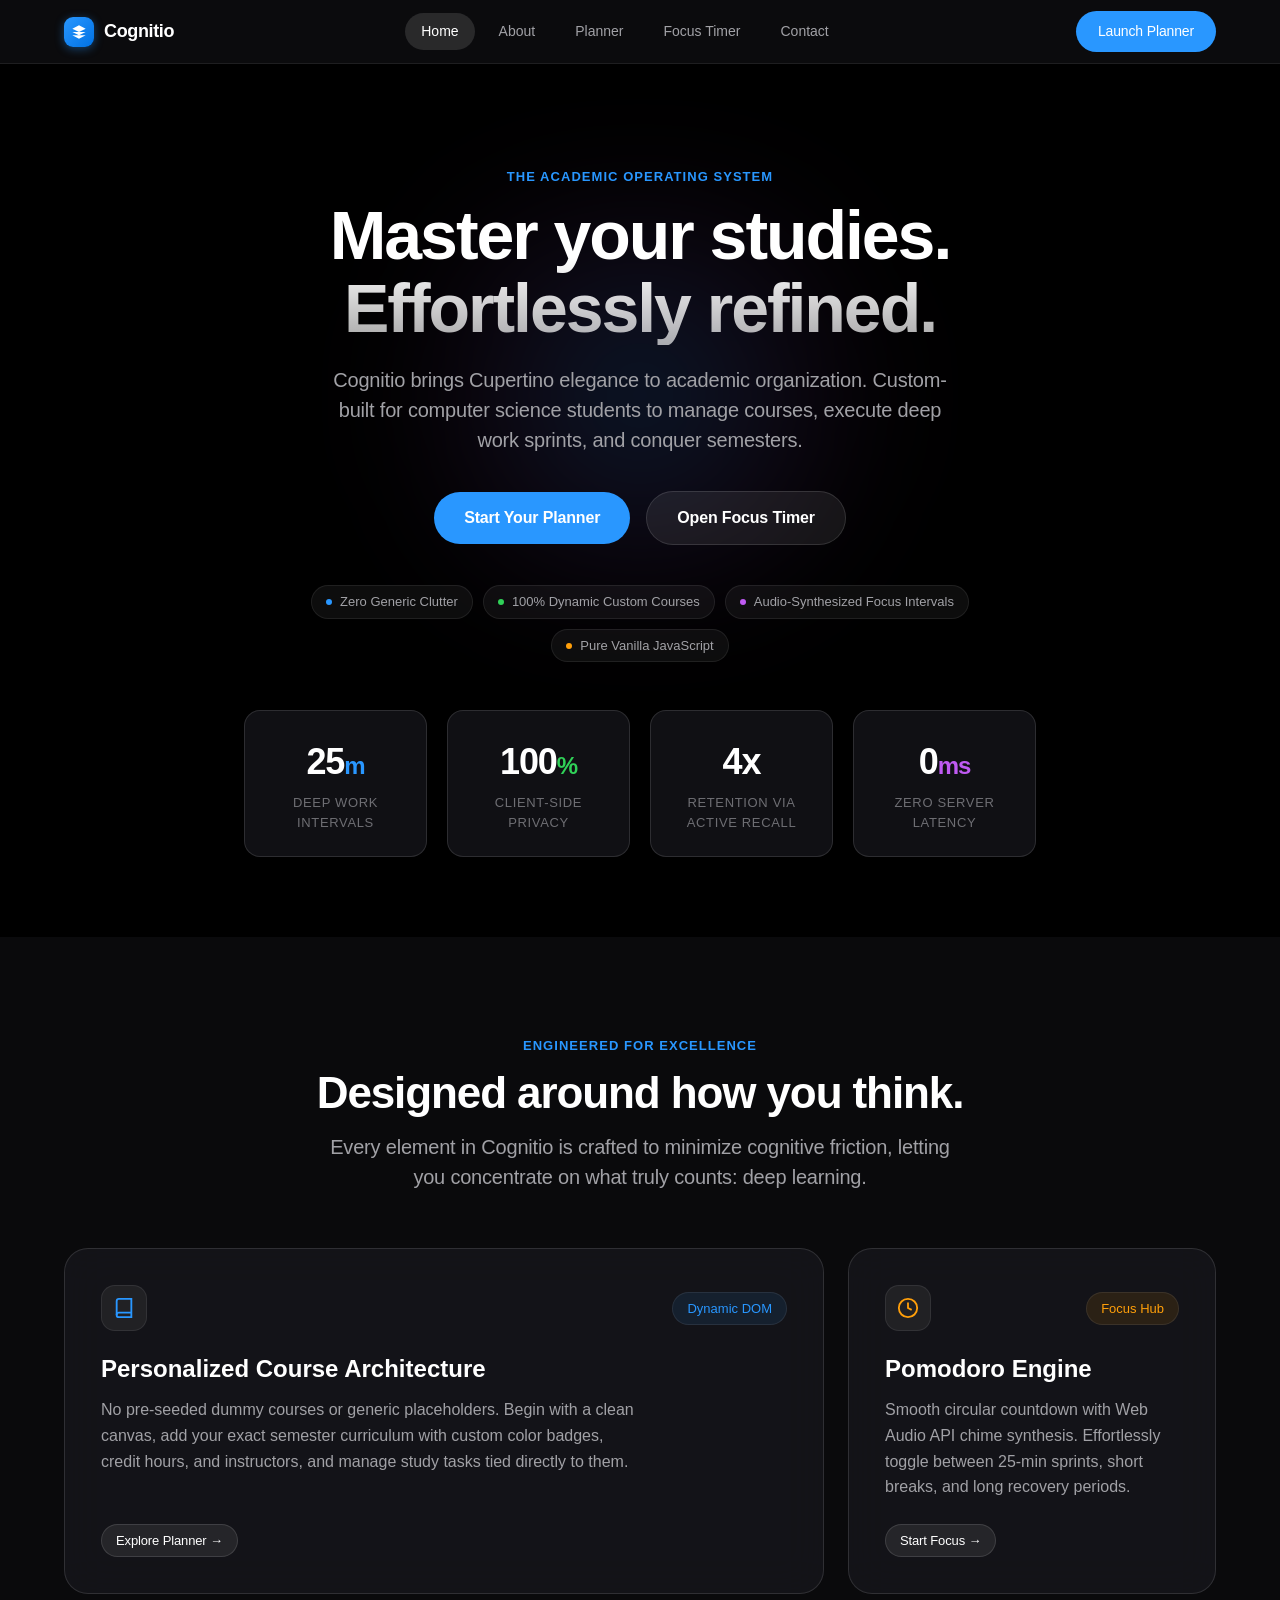
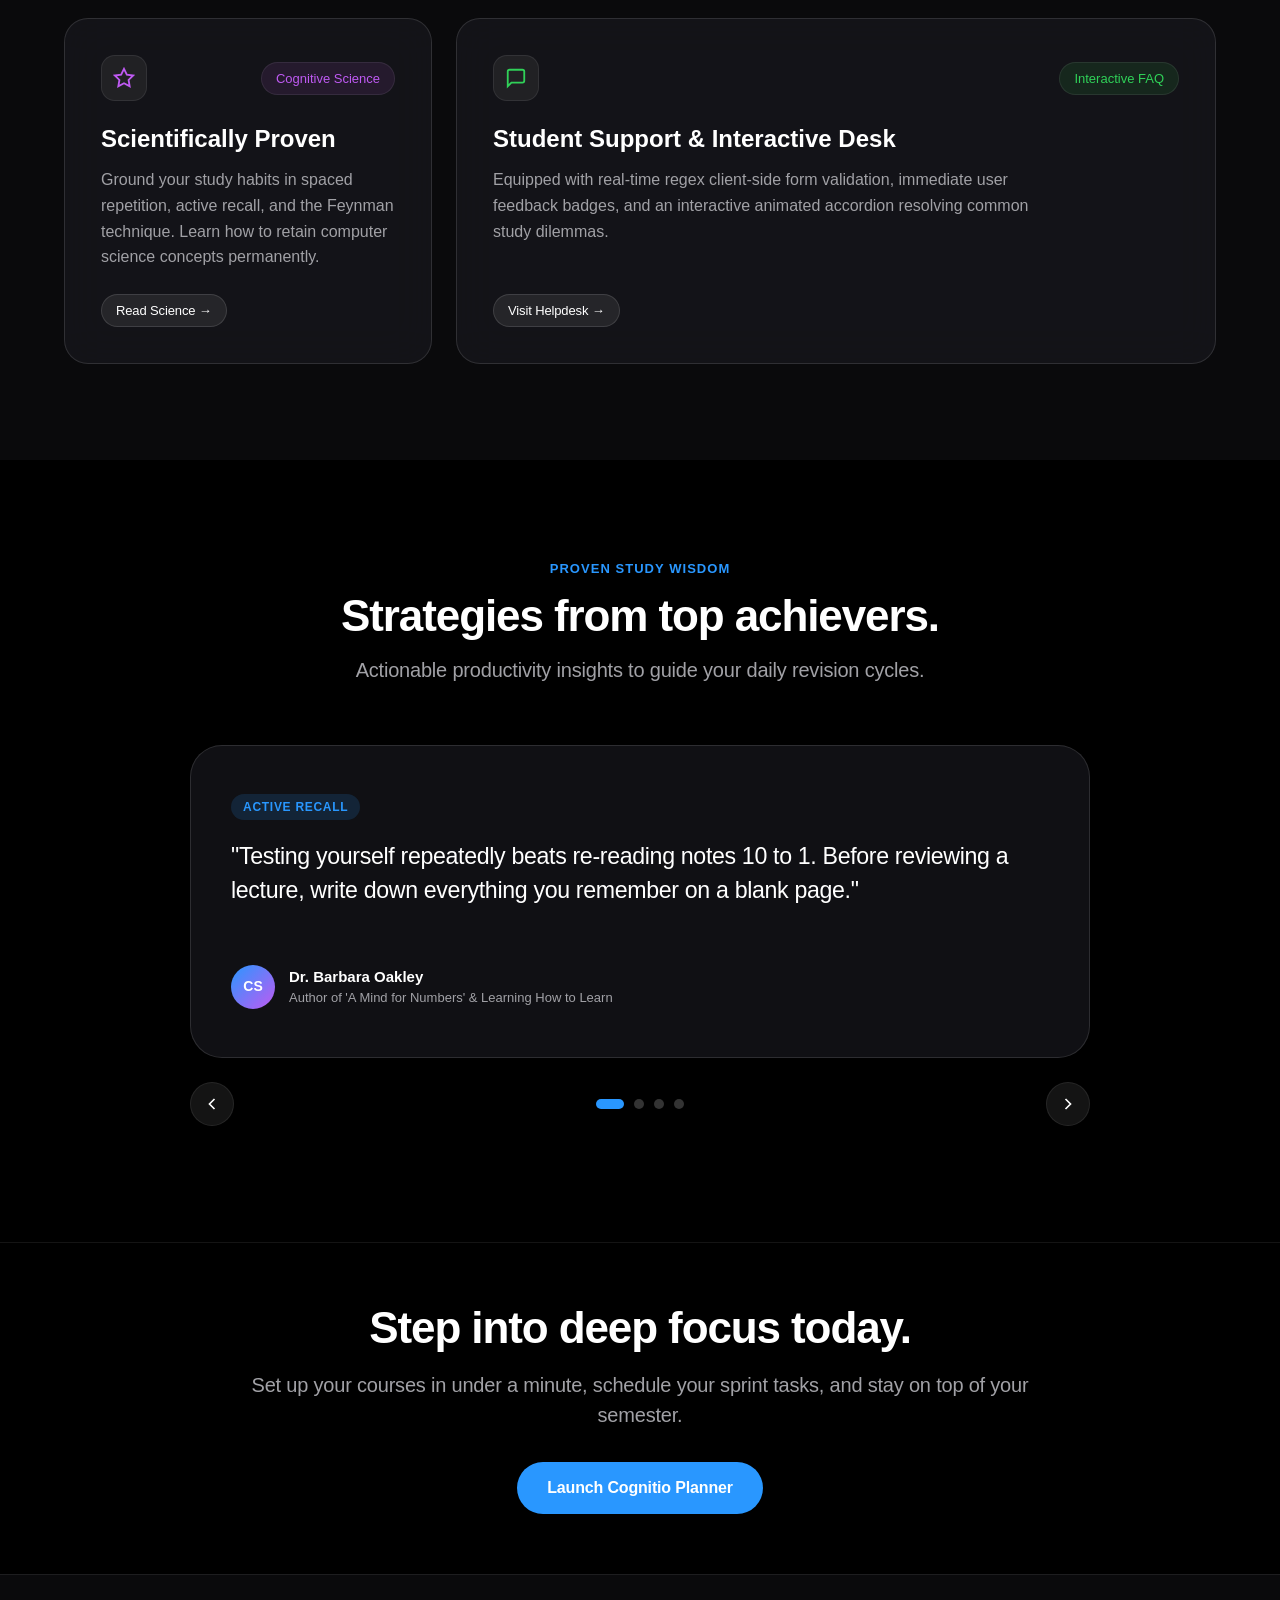
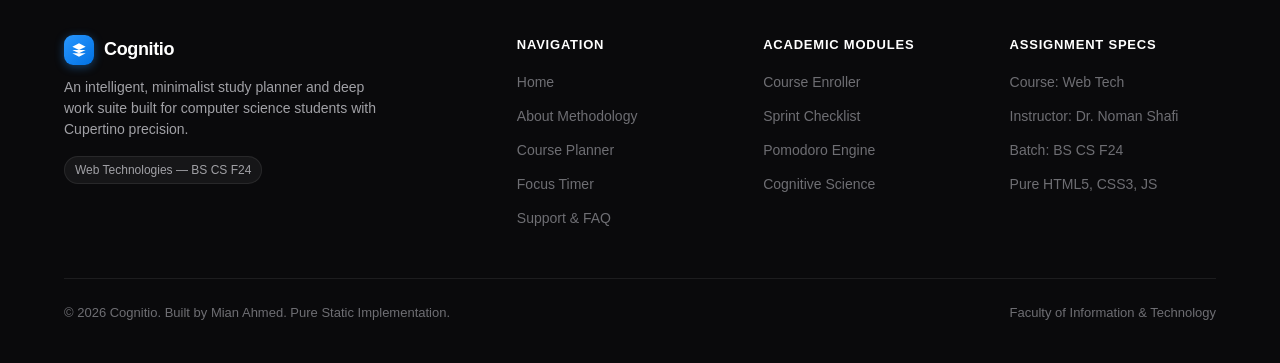
==== index.html @ 15bf396c "Implement Apple-inspired Home and About pages with interactive carousel and technique switcher" ====
<!DOCTYPE html>
<html lang="en">
<head>
  <meta charset="UTF-8">
  <meta name="viewport" content="width=device-width, initial-scale=1.0">
  <meta name="description" content="Cognitio - The Apple-inspired intelligent study planner and focus suite for computer science students. Built with pure HTML5, CSS3, and JavaScript.">
  <meta name="author" content="Mian Ahmed - BS CS F24">
  <title>Cognitio — Smart Academic & Study Planner</title>
  <link rel="stylesheet" href="css/style.css">
  <link rel="stylesheet" href="css/responsive.css">
</head>
<body>

  <!-- ========================================================================
       Global Apple Frosted Glass Header
       ======================================================================== -->
  <header class="site-header">
    <div class="container nav-container">
      <!-- Brand Logo -->
      <a href="index.html" class="brand" aria-label="Cognitio Home">
        <span class="brand-icon">
          <svg viewBox="0 0 24 24">
            <path d="M12 2L2 7l10 5 10-5-10-5zM2 17l10 5 10-5M2 12l10 5 10-5"/>
          </svg>
        </span>
        <span>Cognitio</span>
      </a>

      <!-- Desktop Navigation Menu -->
      <nav class="nav-menu" aria-label="Main Navigation">
        <a href="index.html" class="nav-link active">Home</a>
        <a href="about.html" class="nav-link">About</a>
        <a href="planner.html" class="nav-link">Planner</a>
        <a href="timer.html" class="nav-link">Focus Timer</a>
        <a href="contact.html" class="nav-link">Contact</a>
      </nav>

      <!-- Desktop Action CTA & Mobile Hamburger -->
      <div class="nav-actions">
        <a href="planner.html" class="btn btn-primary nav-cta-desktop">Launch Planner</a>
        <button id="hamburgerBtn" class="hamburger" aria-label="Toggle navigation menu" aria-expanded="false">
          <div class="hamburger-bars">
            <span></span>
            <span></span>
            <span></span>
          </div>
        </button>
      </div>
    </div>
  </header>

  <!-- Mobile Drawer Menu -->
  <aside id="mobileNav" class="mobile-nav" aria-label="Mobile Navigation">
    <div class="mobile-nav-links">
      <a href="index.html" class="mobile-nav-link active">Home</a>
      <a href="about.html" class="mobile-nav-link">About</a>
      <a href="planner.html" class="mobile-nav-link">Planner</a>
      <a href="timer.html" class="mobile-nav-link">Focus Timer</a>
      <a href="contact.html" class="mobile-nav-link">Contact</a>
    </div>
    <div class="mobile-nav-footer">
      <a href="planner.html" class="btn btn-primary" style="width: 100%;">Open Planner</a>
    </div>
  </aside>

  <!-- ========================================================================
       Main Content
       ======================================================================== -->
  <main id="mainContent">

    <!-- 1. Hero Section -->
    <section class="hero-section">
      <div class="hero-glow"></div>
      <div class="container hero-content">
        <span class="eyebrow">The Academic Operating System</span>
        <h1 class="headline-hero">Master your studies.<br>Effortlessly refined.</h1>
        <p class="subheadline" style="max-width: 640px; margin: 20px auto 0;">
          Cognitio brings Cupertino elegance to academic organization. Custom-built for computer science students to manage courses, execute deep work sprints, and conquer semesters.
        </p>

        <!-- CTA Buttons -->
        <div class="hero-cta-group">
          <a href="planner.html" class="btn btn-primary btn-lg">Start Your Planner</a>
          <a href="timer.html" class="btn btn-secondary btn-lg">Open Focus Timer</a>
        </div>

        <!-- Cupertino Feature Pills -->
        <div class="feature-tags">
          <div class="pill-tag">
            <span class="pill-tag-dot" style="background: var(--apple-blue);"></span>
            Zero Generic Clutter
          </div>
          <div class="pill-tag">
            <span class="pill-tag-dot" style="background: var(--apple-green);"></span>
            100% Dynamic Custom Courses
          </div>
          <div class="pill-tag">
            <span class="pill-tag-dot" style="background: var(--apple-purple);"></span>
            Audio-Synthesized Focus Intervals
          </div>
          <div class="pill-tag">
            <span class="pill-tag-dot" style="background: var(--apple-orange);"></span>
            Pure Vanilla JavaScript
          </div>
        </div>

        <!-- Academic Stats Strip -->
        <div class="stats-grid">
          <div class="stat-item">
            <div class="stat-number">25<span style="color: var(--apple-blue); font-size: 1.5rem;">m</span></div>
            <div class="stat-label">Deep Work Intervals</div>
          </div>
          <div class="stat-item">
            <div class="stat-number">100<span style="color: var(--apple-green); font-size: 1.5rem;">%</span></div>
            <div class="stat-label">Client-Side Privacy</div>
          </div>
          <div class="stat-item">
            <div class="stat-number">4x</div>
            <div class="stat-label">Retention via Active Recall</div>
          </div>
          <div class="stat-item">
            <div class="stat-number">0<span style="color: var(--apple-purple); font-size: 1.5rem;">ms</span></div>
            <div class="stat-label">Zero Server Latency</div>
          </div>
        </div>
      </div>
    </section>

    <!-- 2. Apple Bento Grid Feature Showcase -->
    <section class="section-padding" style="background: var(--bg-secondary);">
      <div class="container">
        <div class="text-center" style="max-width: 650px; margin: 0 auto 56px;">
          <span class="eyebrow">Engineered For Excellence</span>
          <h2 class="headline-section">Designed around how you think.</h2>
          <p class="subheadline" style="margin-top: 14px;">
            Every element in Cognitio is crafted to minimize cognitive friction, letting you concentrate on what truly counts: deep learning.
          </p>
        </div>

        <div class="bento-grid">
          <!-- Card 1: Dynamic Custom Courses (Span 8) -->
          <article class="bento-card bento-span-8">
            <div class="bento-card-header">
              <div class="card-icon-pill" style="color: var(--apple-blue);">
                <svg viewBox="0 0 24 24" fill="none" stroke="currentColor" stroke-width="2">
                  <path d="M4 19.5A2.5 2.5 0 0 1 6.5 17H20"/>
                  <path d="M6.5 2H20v20H6.5A2.5 2.5 0 0 1 4 19.5v-15A2.5 2.5 0 0 1 6.5 2z"/>
                </svg>
              </div>
              <span class="pill-tag" style="background: rgba(41, 151, 255, 0.1); color: var(--apple-blue);">Dynamic DOM</span>
            </div>
            <h3 style="font-size: 1.5rem; font-weight: 700; color: #fff; margin-bottom: 10px;">
              Personalized Course Architecture
            </h3>
            <p style="color: var(--text-secondary); line-height: 1.6; max-width: 540px; margin-bottom: 24px;">
              No pre-seeded dummy courses or generic placeholders. Begin with a clean canvas, add your exact semester curriculum with custom color badges, credit hours, and instructors, and manage study tasks tied directly to them.
            </p>
            <div style="margin-top: auto;">
              <a href="planner.html" class="btn btn-secondary btn-sm">Explore Planner &rarr;</a>
            </div>
          </article>

          <!-- Card 2: Apple Watch-inspired Focus Timer (Span 4) -->
          <article class="bento-card bento-span-4">
            <div class="bento-card-header">
              <div class="card-icon-pill" style="color: var(--apple-orange);">
                <svg viewBox="0 0 24 24" fill="none" stroke="currentColor" stroke-width="2">
                  <circle cx="12" cy="12" r="10"/>
                  <polyline points="12 6 12 12 16 14"/>
                </svg>
              </div>
              <span class="pill-tag" style="background: rgba(255, 159, 10, 0.1); color: var(--apple-orange);">Focus Hub</span>
            </div>
            <h3 style="font-size: 1.5rem; font-weight: 700; color: #fff; margin-bottom: 10px;">
              Pomodoro Engine
            </h3>
            <p style="color: var(--text-secondary); line-height: 1.6; margin-bottom: 24px;">
              Smooth circular countdown with Web Audio API chime synthesis. Effortlessly toggle between 25-min sprints, short breaks, and long recovery periods.
            </p>
            <div style="margin-top: auto;">
              <a href="timer.html" class="btn btn-secondary btn-sm">Start Focus &rarr;</a>
            </div>
          </article>

          <!-- Card 3: Active Recall Philosophy (Span 4) -->
          <article class="bento-card bento-span-4">
            <div class="bento-card-header">
              <div class="card-icon-pill" style="color: var(--apple-purple);">
                <svg viewBox="0 0 24 24" fill="none" stroke="currentColor" stroke-width="2">
                  <polygon points="12 2 15.09 8.26 22 9.27 17 14.14 18.18 21.02 12 17.77 5.82 21.02 7 14.14 2 9.27 8.91 8.26 12 2"/>
                </svg>
              </div>
              <span class="pill-tag" style="background: rgba(191, 90, 242, 0.1); color: var(--apple-purple);">Cognitive Science</span>
            </div>
            <h3 style="font-size: 1.5rem; font-weight: 700; color: #fff; margin-bottom: 10px;">
              Scientifically Proven
            </h3>
            <p style="color: var(--text-secondary); line-height: 1.6; margin-bottom: 24px;">
              Ground your study habits in spaced repetition, active recall, and the Feynman technique. Learn how to retain computer science concepts permanently.
            </p>
            <div style="margin-top: auto;">
              <a href="about.html" class="btn btn-secondary btn-sm">Read Science &rarr;</a>
            </div>
          </article>

          <!-- Card 4: Client-side Form Validation & Support (Span 8) -->
          <article class="bento-card bento-span-8">
            <div class="bento-card-header">
              <div class="card-icon-pill" style="color: var(--apple-green);">
                <svg viewBox="0 0 24 24" fill="none" stroke="currentColor" stroke-width="2">
                  <path d="M21 15a2 2 0 0 1-2 2H7l-4 4V5a2 2 0 0 1 2-2h14a2 2 0 0 1 2 2z"/>
                </svg>
              </div>
              <span class="pill-tag" style="background: rgba(48, 209, 88, 0.1); color: var(--apple-green);">Interactive FAQ</span>
            </div>
            <h3 style="font-size: 1.5rem; font-weight: 700; color: #fff; margin-bottom: 10px;">
              Student Support & Interactive Desk
            </h3>
            <p style="color: var(--text-secondary); line-height: 1.6; max-width: 540px; margin-bottom: 24px;">
              Equipped with real-time regex client-side form validation, immediate user feedback badges, and an interactive animated accordion resolving common study dilemmas.
            </p>
            <div style="margin-top: auto;">
              <a href="contact.html" class="btn btn-secondary btn-sm">Visit Helpdesk &rarr;</a>
            </div>
          </article>
        </div>
      </div>
    </section>

    <!-- 3. Interactive Productivity Carousel Slider -->
    <section class="section-padding">
      <div class="container">
        <div class="text-center" style="max-width: 650px; margin: 0 auto 40px;">
          <span class="eyebrow">Proven Study Wisdom</span>
          <h2 class="headline-section">Strategies from top achievers.</h2>
          <p class="subheadline" style="margin-top: 14px;">
            Actionable productivity insights to guide your daily revision cycles.
          </p>
        </div>

        <div class="carousel-wrapper">
          <div class="carousel-track-container">
            <div id="tipsCarouselTrack" class="carousel-track">
              <!-- Slide 1 -->
              <div class="carousel-slide">
                <div>
                  <span class="slide-badge" style="background: rgba(41, 151, 255, 0.15); color: var(--apple-blue);">
                    Active Recall
                  </span>
                  <p class="slide-quote">
                    "Testing yourself repeatedly beats re-reading notes 10 to 1. Before reviewing a lecture, write down everything you remember on a blank page."
                  </p>
                </div>
                <div class="slide-author">
                  <div class="author-avatar">CS</div>
                  <div class="author-info">
                    <h4>Dr. Barbara Oakley</h4>
                    <p>Author of 'A Mind for Numbers' & Learning How to Learn</p>
                  </div>
                </div>
              </div>

              <!-- Slide 2 -->
              <div class="carousel-slide">
                <div>
                  <span class="slide-badge" style="background: rgba(48, 209, 88, 0.15); color: var(--apple-green);">
                    Time-Blocking
                  </span>
                  <p class="slide-quote">
                    "Decide what you are going to work on before you open your laptop. A 25-minute sprint with zero notification tabs accomplishes more than three hours of distracted multi-tasking."
                  </p>
                </div>
                <div class="slide-author">
                  <div class="author-avatar" style="background: linear-gradient(135deg, #30d158, #0077ed);">CN</div>
                  <div class="author-info">
                    <h4>Cal Newport</h4>
                    <p>Computer Science Professor, Georgetown University</p>
                  </div>
                </div>
              </div>

              <!-- Slide 3 -->
              <div class="carousel-slide">
                <div>
                  <span class="slide-badge" style="background: rgba(191, 90, 242, 0.15); color: var(--apple-purple);">
                    The Feynman Technique
                  </span>
                  <p class="slide-quote">
                    "If you cannot explain a data structure or algorithm to an eight-year-old in plain language, you have not truly mastered it. Identify the gaps in your explanation."
                  </p>
                </div>
                <div class="slide-author">
                  <div class="author-avatar" style="background: linear-gradient(135deg, #bf5af2, #ff2d55);">RF</div>
                  <div class="author-info">
                    <h4>Richard Feynman</h4>
                    <p>Theoretical Physicist & Nobel Laureate</p>
                  </div>
                </div>
              </div>

              <!-- Slide 4 -->
              <div class="carousel-slide">
                <div>
                  <span class="slide-badge" style="background: rgba(255, 159, 10, 0.15); color: var(--apple-orange);">
                    Spaced Repetition
                  </span>
                  <p class="slide-quote">
                    "Memory decays exponentially unless reinforced at calculated intervals. Review key concepts on day 1, day 3, day 7, and day 21 to lock them into long-term retention."
                  </p>
                </div>
                <div class="slide-author">
                  <div class="author-avatar" style="background: linear-gradient(135deg, #ff9f0a, #ffd60a); color: #000;">HE</div>
                  <div class="author-info">
                    <h4>Hermann Ebbinghaus</h4>
                    <p>Pioneer in Cognitive Psychology & Memory</p>
                  </div>
                </div>
              </div>
            </div>
          </div>

          <!-- Carousel Controls -->
          <div class="carousel-controls">
            <button id="prevSlideBtn" class="carousel-nav-btn" aria-label="Previous slide">
              <svg width="20" height="20" viewBox="0 0 24 24" fill="none" stroke="currentColor" stroke-width="2">
                <polyline points="15 18 9 12 15 6"/>
              </svg>
            </button>

            <div id="carouselDots" class="carousel-dots">
              <!-- Dynamically or statically synchronized dots -->
              <button class="carousel-dot active" data-index="0" aria-label="Go to slide 1"></button>
              <button class="carousel-dot" data-index="1" aria-label="Go to slide 2"></button>
              <button class="carousel-dot" data-index="2" aria-label="Go to slide 3"></button>
              <button class="carousel-dot" data-index="3" aria-label="Go to slide 4"></button>
            </div>

            <button id="nextSlideBtn" class="carousel-nav-btn" aria-label="Next slide">
              <svg width="20" height="20" viewBox="0 0 24 24" fill="none" stroke="currentColor" stroke-width="2">
                <polyline points="9 18 15 12 9 6"/>
              </svg>
            </button>
          </div>
        </div>
      </div>
    </section>

    <!-- 4. Final Apple-Style Call to Action -->
    <section class="section-padding-sm" style="text-align: center; border-top: 1px solid var(--border-subtle);">
      <div class="container container-narrow">
        <h2 class="headline-section" style="margin-bottom: 16px;">Step into deep focus today.</h2>
        <p class="subheadline" style="margin-bottom: 32px;">
          Set up your courses in under a minute, schedule your sprint tasks, and stay on top of your semester.
        </p>
        <a href="planner.html" class="btn btn-primary btn-lg">Launch Cognitio Planner</a>
      </div>
    </section>

  </main>

  <!-- ========================================================================
       Global Apple-Style Minimalist Footer
       ======================================================================== -->
  <footer class="site-footer">
    <div class="container">
      <div class="footer-grid">
        <!-- Col 1: Brand & Assignment Info -->
        <div class="footer-brand">
          <a href="index.html" class="brand">
            <span class="brand-icon">
              <svg viewBox="0 0 24 24">
                <path d="M12 2L2 7l10 5 10-5-10-5zM2 17l10 5 10-5M2 12l10 5 10-5"/>
              </svg>
            </span>
            <span>Cognitio</span>
          </a>
          <p>
            An intelligent, minimalist study planner and deep work suite built for computer science students with Cupertino precision.
          </p>
          <div style="margin-top: 16px;">
            <span class="footer-academic-badge">
              Web Technologies — BS CS F24
            </span>
          </div>
        </div>

        <!-- Col 2: Navigation -->
        <div>
          <h4 class="footer-title">Navigation</h4>
          <ul class="footer-links">
            <li><a href="index.html" class="footer-link">Home</a></li>
            <li><a href="about.html" class="footer-link">About Methodology</a></li>
            <li><a href="planner.html" class="footer-link">Course Planner</a></li>
            <li><a href="timer.html" class="footer-link">Focus Timer</a></li>
            <li><a href="contact.html" class="footer-link">Support & FAQ</a></li>
          </ul>
        </div>

        <!-- Col 3: Academic Highlights -->
        <div>
          <h4 class="footer-title">Academic Modules</h4>
          <ul class="footer-links">
            <li><a href="planner.html" class="footer-link">Course Enroller</a></li>
            <li><a href="planner.html" class="footer-link">Sprint Checklist</a></li>
            <li><a href="timer.html" class="footer-link">Pomodoro Engine</a></li>
            <li><a href="about.html" class="footer-link">Cognitive Science</a></li>
          </ul>
        </div>

        <!-- Col 4: Course Info -->
        <div>
          <h4 class="footer-title">Assignment Specs</h4>
          <ul class="footer-links">
            <li><span class="footer-link">Course: Web Tech</span></li>
            <li><span class="footer-link">Instructor: Dr. Noman Shafi</span></li>
            <li><span class="footer-link">Batch: BS CS F24</span></li>
            <li><span class="footer-link">Pure HTML5, CSS3, JS</span></li>
          </ul>
        </div>
      </div>

      <div class="footer-bottom">
        <p>&copy; 2026 Cognitio. Built by Mian Ahmed. Pure Static Implementation.</p>
        <p>Faculty of Information & Technology</p>
      </div>
    </div>
  </footer>

  <!-- Main JavaScript File -->
  <script src="js/main.js"></script>
</body>
</html>
---- css/style.css ----
/* ==========================================================================
   Cognitio - Apple.com Aesthetic Design System
   Course: Web Technologies (BS CS F24) - Assignment 01
   Instructor: Dr. Noman Shafi
   ========================================================================== */

/* --------------------------------------------------------------------------
   1. CSS Custom Properties (Theme Tokens)
   -------------------------------------------------------------------------- */
:root {
  /* Surface & Background Colors */
  --bg-primary: #000000;
  --bg-secondary: #0a0a0c;
  --bg-tertiary: #141417;
  --bg-card: rgba(26, 26, 31, 0.65);
  --bg-card-hover: rgba(36, 36, 44, 0.85);
  --bg-glass: rgba(15, 15, 18, 0.75);
  --bg-input: rgba(30, 30, 36, 0.7);

  /* Borders & Dividers */
  --border-subtle: rgba(255, 255, 255, 0.08);
  --border-card: rgba(255, 255, 255, 0.12);
  --border-focus: #2997ff;

  /* Typography Colors */
  --text-primary: #f5f5f7;
  --text-secondary: #a1a1a6;
  --text-muted: #6e6e73;
  --text-inverse: #000000;

  /* Apple Accent Colors */
  --apple-blue: #2997ff;
  --apple-blue-hover: #0077ed;
  --apple-green: #30d158;
  --apple-purple: #bf5af2;
  --apple-orange: #ff9f0a;
  --apple-red: #ff453a;
  --apple-teal: #64d2ff;

  /* Typography Stack */
  --font-family: -apple-system, BlinkMacSystemFont, "SF Pro Display", "SF Pro Text", "Inter", "Segoe UI", Roboto, sans-serif;
  --font-mono: "SF Mono", Menlo, Monaco, Consolas, "Courier New", monospace;

  /* Border Radii */
  --radius-xs: 6px;
  --radius-sm: 10px;
  --radius-md: 16px;
  --radius-lg: 24px;
  --radius-xl: 32px;
  --radius-pill: 9999px;

  /* Shadows & Glows */
  --shadow-subtle: 0 4px 20px rgba(0, 0, 0, 0.4);
  --shadow-elevated: 0 12px 40px rgba(0, 0, 0, 0.6);
  --shadow-blue-glow: 0 0 40px rgba(41, 151, 255, 0.2);

  /* Transitions & Timing */
  --ease-apple: cubic-bezier(0.16, 1, 0.3, 1);
  --transition-fast: 0.2s var(--ease-apple);
  --transition-normal: 0.35s var(--ease-apple);
  --transition-slow: 0.6s var(--ease-apple);

  /* Layout */
  --max-width: 1200px;
  --nav-height: 64px;
}

/* --------------------------------------------------------------------------
   2. Reset & Base Styles
   -------------------------------------------------------------------------- */
*, *::before, *::after {
  box-sizing: border-box;
  margin: 0;
  padding: 0;
}

html {
  font-size: 16px;
  scroll-behavior: smooth;
  color-scheme: dark;
}

body {
  font-family: var(--font-family);
  background-color: var(--bg-primary);
  color: var(--text-primary);
  line-height: 1.5;
  -webkit-font-smoothing: antialiased;
  -moz-osx-font-smoothing: grayscale;
  min-height: 100vh;
  display: flex;
  flex-direction: column;
  overflow-x: hidden;
}

main {
  flex: 1;
}

img, svg {
  display: block;
  max-width: 100%;
}

a {
  color: inherit;
  text-decoration: none;
  transition: color var(--transition-fast);
}

button, input, select, textarea {
  font-family: inherit;
  font-size: inherit;
  color: inherit;
  background: transparent;
  border: none;
  outline: none;
}

button {
  cursor: pointer;
}

ul, ol {
  list-style: none;
}

/* --------------------------------------------------------------------------
   3. Container & Grid Utilities
   -------------------------------------------------------------------------- */
.container {
  width: 100%;
  max-width: var(--max-width);
  margin-left: auto;
  margin-right: auto;
  padding-left: 24px;
  padding-right: 24px;
}

.container-narrow {
  max-width: 860px;
}

.section-padding {
  padding-top: 96px;
  padding-bottom: 96px;
}

.section-padding-sm {
  padding-top: 60px;
  padding-bottom: 60px;
}

/* --------------------------------------------------------------------------
   4. Typography Utilities
   -------------------------------------------------------------------------- */
.eyebrow {
  display: inline-block;
  font-size: 0.8125rem;
  font-weight: 600;
  letter-spacing: 0.08em;
  text-transform: uppercase;
  color: var(--apple-blue);
  margin-bottom: 12px;
}

.headline-hero {
  font-size: clamp(2.5rem, 6vw, 4.25rem);
  font-weight: 700;
  letter-spacing: -0.03em;
  line-height: 1.08;
  background: linear-gradient(180deg, #ffffff 40%, rgba(255, 255, 255, 0.65) 100%);
  -webkit-background-clip: text;
  -webkit-text-fill-color: transparent;
}

.headline-section {
  font-size: clamp(1.85rem, 4vw, 2.75rem);
  font-weight: 700;
  letter-spacing: -0.025em;
  line-height: 1.15;
  color: #ffffff;
}

.subheadline {
  font-size: clamp(1.05rem, 2vw, 1.25rem);
  font-weight: 400;
  color: var(--text-secondary);
  line-height: 1.5;
  letter-spacing: -0.01em;
}

.text-center {
  text-align: center;
}

.gradient-text-blue {
  background: linear-gradient(135deg, #2997ff, #64d2ff);
  -webkit-background-clip: text;
  -webkit-text-fill-color: transparent;
}

.gradient-text-purple {
  background: linear-gradient(135deg, #bf5af2, #ff375f);
  -webkit-background-clip: text;
  -webkit-text-fill-color: transparent;
}

.gradient-text-orange {
  background: linear-gradient(135deg, #ff9f0a, #ffd60a);
  -webkit-background-clip: text;
  -webkit-text-fill-color: transparent;
}

/* --------------------------------------------------------------------------
   5. Apple Frosted Glass Header & Navigation
   -------------------------------------------------------------------------- */
.site-header {
  position: sticky;
  top: 0;
  left: 0;
  width: 100%;
  height: var(--nav-height);
  z-index: 1000;
  background: var(--bg-glass);
  backdrop-filter: blur(20px) saturate(180%);
  -webkit-backdrop-filter: blur(20px) saturate(180%);
  border-bottom: 1px solid var(--border-subtle);
  transition: background-color var(--transition-normal);
}

.nav-container {
  display: flex;
  align-items: center;
  justify-content: space-between;
  height: 100%;
}

/* Brand Logo */
.brand {
  display: flex;
  align-items: center;
  gap: 10px;
  font-size: 1.125rem;
  font-weight: 600;
  letter-spacing: -0.02em;
  color: #ffffff;
}

.brand-icon {
  width: 30px;
  height: 30px;
  border-radius: 9px;
  background: linear-gradient(135deg, #2997ff, #0071e3);
  display: flex;
  align-items: center;
  justify-content: center;
  box-shadow: 0 2px 10px rgba(41, 151, 255, 0.4);
}

.brand-icon svg {
  width: 16px;
  height: 16px;
  fill: #ffffff;
}

/* Desktop Nav Links */
.nav-menu {
  display: flex;
  align-items: center;
  gap: 8px;
}

.nav-link {
  padding: 8px 16px;
  font-size: 0.875rem;
  font-weight: 400;
  color: var(--text-secondary);
  border-radius: var(--radius-pill);
  transition: color var(--transition-fast), background-color var(--transition-fast);
}

.nav-link:hover {
  color: #ffffff;
  background-color: rgba(255, 255, 255, 0.06);
}

.nav-link.active {
  color: #ffffff;
  font-weight: 500;
  background-color: rgba(255, 255, 255, 0.12);
}

/* Header Action CTA */
.nav-actions {
  display: flex;
  align-items: center;
  gap: 12px;
}

/* Mobile Hamburger Button */
.hamburger {
  display: none;
  width: 40px;
  height: 40px;
  border-radius: 10px;
  align-items: center;
  justify-content: center;
  background: rgba(255, 255, 255, 0.05);
  border: 1px solid var(--border-subtle);
  color: #ffffff;
}

.hamburger-bars {
  position: relative;
  width: 18px;
  height: 14px;
}

.hamburger-bars span {
  display: block;
  position: absolute;
  height: 2px;
  width: 100%;
  background: #ffffff;
  border-radius: 2px;
  opacity: 1;
  left: 0;
  transform: rotate(0deg);
  transition: 0.25s ease-in-out;
}

.hamburger-bars span:nth-child(1) { top: 0px; }
.hamburger-bars span:nth-child(2) { top: 6px; }
.hamburger-bars span:nth-child(3) { top: 12px; }

.hamburger.is-open .hamburger-bars span:nth-child(1) {
  top: 6px;
  transform: rotate(135deg);
}
.hamburger.is-open .hamburger-bars span:nth-child(2) {
  opacity: 0;
  left: -20px;
}
.hamburger.is-open .hamburger-bars span:nth-child(3) {
  top: 6px;
  transform: rotate(-135deg);
}

/* Mobile Navigation Drawer */
.mobile-nav {
  display: none;
  position: fixed;
  top: var(--nav-height);
  left: 0;
  width: 100%;
  height: calc(100vh - var(--nav-height));
  background: rgba(8, 8, 10, 0.95);
  backdrop-filter: blur(25px);
  -webkit-backdrop-filter: blur(25px);
  padding: 32px 24px;
  z-index: 999;
  flex-direction: column;
  justify-content: space-between;
  border-top: 1px solid var(--border-subtle);
  transform: translateY(-10px);
  opacity: 0;
  pointer-events: none;
  transition: opacity 0.3s var(--ease-apple), transform 0.3s var(--ease-apple);
}

.mobile-nav.is-open {
  display: flex;
  opacity: 1;
  pointer-events: auto;
  transform: translateY(0);
}

.mobile-nav-links {
  display: flex;
  flex-direction: column;
  gap: 16px;
}

.mobile-nav-link {
  font-size: 1.35rem;
  font-weight: 500;
  color: var(--text-secondary);
  padding: 12px 0;
  border-bottom: 1px solid var(--border-subtle);
  transition: color var(--transition-fast), padding-left var(--transition-fast);
}

.mobile-nav-link:hover, .mobile-nav-link.active {
  color: #ffffff;
  padding-left: 8px;
}

/* --------------------------------------------------------------------------
   6. Buttons (Apple Pill Style)
   -------------------------------------------------------------------------- */
.btn {
  display: inline-flex;
  align-items: center;
  justify-content: center;
  gap: 8px;
  padding: 10px 22px;
  font-size: 0.875rem;
  font-weight: 500;
  border-radius: var(--radius-pill);
  transition: all var(--transition-fast);
  white-space: nowrap;
  letter-spacing: -0.01em;
}

.btn-primary {
  background-color: var(--apple-blue);
  color: #ffffff;
}

.btn-primary:hover {
  background-color: var(--apple-blue-hover);
  transform: scale(1.02);
  box-shadow: 0 4px 15px rgba(41, 151, 255, 0.4);
}

.btn-primary:active {
  transform: scale(0.98);
}

.btn-secondary {
  background-color: rgba(255, 255, 255, 0.08);
  color: #ffffff;
  border: 1px solid var(--border-card);
}

.btn-secondary:hover {
  background-color: rgba(255, 255, 255, 0.15);
  border-color: rgba(255, 255, 255, 0.25);
  transform: scale(1.02);
}

.btn-secondary:active {
  transform: scale(0.98);
}

.btn-ghost {
  color: var(--apple-blue);
  padding: 8px 16px;
}

.btn-ghost:hover {
  background-color: rgba(41, 151, 255, 0.1);
}

.btn-danger {
  background: rgba(255, 69, 58, 0.15);
  color: var(--apple-red);
  border: 1px solid rgba(255, 69, 58, 0.3);
}

.btn-danger:hover {
  background: var(--apple-red);
  color: #ffffff;
}

.btn-sm {
  padding: 6px 14px;
  font-size: 0.8125rem;
}

.btn-lg {
  padding: 14px 30px;
  font-size: 1rem;
  font-weight: 600;
}

/* --------------------------------------------------------------------------
   7. Bento Grid & Card Components
   -------------------------------------------------------------------------- */
.bento-grid {
  display: grid;
  grid-template-columns: repeat(12, 1fr);
  gap: 24px;
}

.bento-span-4 { grid-column: span 4; }
.bento-span-6 { grid-column: span 6; }
.bento-span-8 { grid-column: span 8; }
.bento-span-12 { grid-column: span 12; }

.bento-card {
  background: var(--bg-card);
  border: 1px solid var(--border-card);
  border-radius: var(--radius-lg);
  padding: 36px;
  backdrop-filter: blur(20px);
  -webkit-backdrop-filter: blur(20px);
  position: relative;
  overflow: hidden;
  display: flex;
  flex-direction: column;
  transition: transform var(--transition-normal), border-color var(--transition-normal), background-color var(--transition-normal), box-shadow var(--transition-normal);
}

.bento-card:hover {
  border-color: rgba(255, 255, 255, 0.22);
  background: var(--bg-card-hover);
  box-shadow: 0 12px 35px rgba(0, 0, 0, 0.5);
}

.bento-card-header {
  display: flex;
  align-items: center;
  justify-content: space-between;
  margin-bottom: 20px;
}

.card-icon-pill {
  width: 46px;
  height: 46px;
  border-radius: 14px;
  display: flex;
  align-items: center;
  justify-content: center;
  background: rgba(255, 255, 255, 0.06);
  border: 1px solid var(--border-subtle);
}

.card-icon-pill svg {
  width: 22px;
  height: 22px;
}

/* --------------------------------------------------------------------------
   8. Form Inputs (Apple Style)
   -------------------------------------------------------------------------- */
.form-group {
  display: flex;
  flex-direction: column;
  gap: 8px;
  margin-bottom: 20px;
  text-align: left;
}

.form-label {
  font-size: 0.875rem;
  font-weight: 500;
  color: var(--text-secondary);
}

.form-input, .form-select, .form-textarea {
  width: 100%;
  padding: 12px 16px;
  background: var(--bg-input);
  border: 1px solid var(--border-subtle);
  border-radius: var(--radius-sm);
  color: #ffffff;
  font-size: 0.9375rem;
  transition: border-color var(--transition-fast), box-shadow var(--transition-fast), background-color var(--transition-fast);
}

.form-input:focus, .form-select:focus, .form-textarea:focus {
  border-color: var(--border-focus);
  background: rgba(35, 35, 42, 0.9);
  box-shadow: 0 0 0 4px rgba(41, 151, 255, 0.15);
}

.form-input::placeholder, .form-textarea::placeholder {
  color: var(--text-muted);
}

.form-select option {
  background: #1c1c1e;
  color: #ffffff;
}

.input-error-msg {
  font-size: 0.8125rem;
  color: var(--apple-red);
  margin-top: 4px;
  display: none;
}

.form-group.has-error .form-input,
.form-group.has-error .form-select,
.form-group.has-error .form-textarea {
  border-color: var(--apple-red);
  background: rgba(255, 69, 58, 0.06);
}

.form-group.has-error .input-error-msg {
  display: block;
}

/* --------------------------------------------------------------------------
   9. Modal Dialog (Apple Cupertino Style)
   -------------------------------------------------------------------------- */
.modal-overlay {
  position: fixed;
  inset: 0;
  background: rgba(0, 0, 0, 0.75);
  backdrop-filter: blur(16px);
  -webkit-backdrop-filter: blur(16px);
  z-index: 2000;
  display: flex;
  align-items: center;
  justify-content: center;
  padding: 24px;
  opacity: 0;
  pointer-events: none;
  transition: opacity 0.3s var(--ease-apple);
}

.modal-overlay.is-open {
  opacity: 1;
  pointer-events: auto;
}

.modal-window {
  background: #18181b;
  border: 1px solid var(--border-card);
  border-radius: var(--radius-xl);
  width: 100%;
  max-width: 520px;
  padding: 32px;
  box-shadow: 0 25px 60px rgba(0, 0, 0, 0.8);
  transform: scale(0.94) translateY(20px);
  transition: transform 0.35s var(--ease-apple);
}

.modal-overlay.is-open .modal-window {
  transform: scale(1) translateY(0);
}

.modal-header {
  display: flex;
  align-items: center;
  justify-content: space-between;
  margin-bottom: 24px;
}

.modal-title {
  font-size: 1.35rem;
  font-weight: 700;
  color: #ffffff;
}

.modal-close-btn {
  width: 32px;
  height: 32px;
  border-radius: 50%;
  background: rgba(255, 255, 255, 0.1);
  display: flex;
  align-items: center;
  justify-content: center;
  color: var(--text-secondary);
  font-size: 1.25rem;
  transition: background-color var(--transition-fast), color var(--transition-fast);
}

.modal-close-btn:hover {
  background: rgba(255, 255, 255, 0.2);
  color: #ffffff;
}

/* --------------------------------------------------------------------------
   10. Toast Notification System
   -------------------------------------------------------------------------- */
.toast-container {
  position: fixed;
  bottom: 30px;
  right: 30px;
  z-index: 3000;
  display: flex;
  flex-direction: column;
  gap: 12px;
  pointer-events: none;
}

.toast {
  background: rgba(30, 30, 36, 0.9);
  border: 1px solid var(--border-card);
  backdrop-filter: blur(20px);
  -webkit-backdrop-filter: blur(20px);
  color: #ffffff;
  padding: 14px 20px;
  border-radius: var(--radius-md);
  box-shadow: 0 10px 30px rgba(0, 0, 0, 0.5);
  display: flex;
  align-items: center;
  gap: 12px;
  font-size: 0.875rem;
  transform: translateY(20px);
  opacity: 0;
  transition: transform 0.3s var(--ease-apple), opacity 0.3s var(--ease-apple);
  pointer-events: auto;
}

.toast.show {
  transform: translateY(0);
  opacity: 1;
}

.toast-success {
  border-left: 3px solid var(--apple-green);
}

.toast-info {
  border-left: 3px solid var(--apple-blue);
}

.toast-error {
  border-left: 3px solid var(--apple-red);
}

/* --------------------------------------------------------------------------
   11. Footer (Apple Minimalist Columns)
   -------------------------------------------------------------------------- */
.site-footer {
  background: var(--bg-secondary);
  border-top: 1px solid var(--border-subtle);
  padding: 60px 0 40px;
  margin-top: auto;
}

.footer-grid {
  display: grid;
  grid-template-columns: 2fr repeat(3, 1fr);
  gap: 40px;
  margin-bottom: 48px;
}

.footer-brand p {
  color: var(--text-secondary);
  font-size: 0.875rem;
  margin-top: 12px;
  max-width: 320px;
}

.footer-title {
  font-size: 0.8125rem;
  font-weight: 600;
  letter-spacing: 0.06em;
  text-transform: uppercase;
  color: #ffffff;
  margin-bottom: 16px;
}

.footer-links {
  display: flex;
  flex-direction: column;
  gap: 10px;
}

.footer-link {
  font-size: 0.875rem;
  color: var(--text-muted);
  transition: color var(--transition-fast);
}

.footer-link:hover {
  color: #ffffff;
}

.footer-bottom {
  display: flex;
  align-items: center;
  justify-content: space-between;
  padding-top: 24px;
  border-top: 1px solid var(--border-subtle);
  font-size: 0.8125rem;
  color: var(--text-muted);
}

.footer-academic-badge {
  display: inline-flex;
  align-items: center;
  gap: 6px;
  padding: 4px 10px;
  background: rgba(255, 255, 255, 0.05);
  border: 1px solid var(--border-subtle);
  border-radius: var(--radius-pill);
  font-size: 0.75rem;
  color: var(--text-secondary);
}

/* --------------------------------------------------------------------------
   12. Hero Section (Apple Keynote Style)
   -------------------------------------------------------------------------- */
.hero-section {
  padding: 100px 0 80px;
  text-align: center;
  position: relative;
  overflow: hidden;
}

.hero-glow {
  position: absolute;
  top: 15%;
  left: 50%;
  transform: translateX(-50%);
  width: 600px;
  height: 400px;
  background: radial-gradient(circle, rgba(41, 151, 255, 0.18) 0%, rgba(191, 90, 242, 0.08) 40%, transparent 70%);
  filter: blur(60px);
  pointer-events: none;
  z-index: 0;
}

.hero-content {
  position: relative;
  z-index: 1;
  max-width: 840px;
  margin: 0 auto;
}

.hero-cta-group {
  display: flex;
  align-items: center;
  justify-content: center;
  gap: 16px;
  margin-top: 36px;
}

/* Feature Showcase Pill Tags */
.feature-tags {
  display: flex;
  align-items: center;
  justify-content: center;
  flex-wrap: wrap;
  gap: 10px;
  margin-top: 40px;
}

.pill-tag {
  display: inline-flex;
  align-items: center;
  gap: 8px;
  padding: 6px 14px;
  background: rgba(255, 255, 255, 0.05);
  border: 1px solid var(--border-subtle);
  border-radius: var(--radius-pill);
  font-size: 0.8125rem;
  color: var(--text-secondary);
}

.pill-tag-dot {
  width: 6px;
  height: 6px;
  border-radius: 50%;
}

/* Stats Counter Strip */
.stats-grid {
  display: grid;
  grid-template-columns: repeat(4, 1fr);
  gap: 20px;
  margin-top: 48px;
}

.stat-item {
  background: var(--bg-card);
  border: 1px solid var(--border-card);
  border-radius: var(--radius-md);
  padding: 24px;
  text-align: center;
}

.stat-number {
  font-size: 2.25rem;
  font-weight: 700;
  letter-spacing: -0.03em;
  color: #ffffff;
  margin-bottom: 4px;
}

.stat-label {
  font-size: 0.8125rem;
  color: var(--text-muted);
  text-transform: uppercase;
  letter-spacing: 0.05em;
}

/* --------------------------------------------------------------------------
   13. Interactive Carousel Component (Apple Testimonial & Study Tips)
   -------------------------------------------------------------------------- */
.carousel-wrapper {
  position: relative;
  max-width: 900px;
  margin: 0 auto;
  overflow: hidden;
  padding: 20px 0;
}

.carousel-track-container {
  overflow: hidden;
  width: 100%;
  border-radius: var(--radius-xl);
  background: var(--bg-card);
  border: 1px solid var(--border-card);
}

.carousel-track {
  display: flex;
  transition: transform 0.5s var(--ease-apple);
  will-change: transform;
}

.carousel-slide {
  min-width: 100%;
  padding: 48px 40px;
  box-sizing: border-box;
  display: flex;
  flex-direction: column;
  justify-content: space-between;
}

.slide-badge {
  display: inline-flex;
  align-items: center;
  gap: 6px;
  padding: 4px 12px;
  border-radius: var(--radius-pill);
  font-size: 0.75rem;
  font-weight: 600;
  text-transform: uppercase;
  letter-spacing: 0.06em;
  width: fit-content;
  margin-bottom: 20px;
}

.slide-quote {
  font-size: clamp(1.15rem, 2.5vw, 1.45rem);
  font-weight: 500;
  color: #ffffff;
  line-height: 1.45;
  letter-spacing: -0.015em;
  margin-bottom: 24px;
}

.slide-author {
  display: flex;
  align-items: center;
  gap: 14px;
}

.author-avatar {
  width: 44px;
  height: 44px;
  border-radius: 50%;
  background: linear-gradient(135deg, #2997ff, #bf5af2);
  display: flex;
  align-items: center;
  justify-content: center;
  font-weight: 600;
  font-size: 0.875rem;
  color: #ffffff;
}

.author-info h4 {
  font-size: 0.9375rem;
  font-weight: 600;
  color: #ffffff;
}

.author-info p {
  font-size: 0.8125rem;
  color: var(--text-secondary);
}

/* Carousel Controls */
.carousel-controls {
  display: flex;
  align-items: center;
  justify-content: space-between;
  margin-top: 24px;
}

.carousel-nav-btn {
  width: 44px;
  height: 44px;
  border-radius: 50%;
  background: rgba(255, 255, 255, 0.08);
  border: 1px solid var(--border-subtle);
  color: #ffffff;
  display: flex;
  align-items: center;
  justify-content: center;
  transition: all var(--transition-fast);
}

.carousel-nav-btn:hover {
  background: rgba(255, 255, 255, 0.2);
  transform: scale(1.05);
}

.carousel-dots {
  display: flex;
  align-items: center;
  gap: 10px;
}

.carousel-dot {
  width: 10px;
  height: 10px;
  border-radius: 50%;
  background: rgba(255, 255, 255, 0.2);
  border: none;
  cursor: pointer;
  transition: all var(--transition-fast);
}

.carousel-dot.active {
  width: 28px;
  border-radius: var(--radius-pill);
  background: var(--apple-blue);
}

/* --------------------------------------------------------------------------
   14. Interactive Study Technique Switcher (About Page)
   -------------------------------------------------------------------------- */
.technique-tabs {
  display: flex;
  align-items: center;
  justify-content: center;
  flex-wrap: wrap;
  gap: 10px;
  margin-bottom: 36px;
}

.technique-tab-btn {
  padding: 10px 20px;
  border-radius: var(--radius-pill);
  background: rgba(255, 255, 255, 0.05);
  border: 1px solid var(--border-subtle);
  color: var(--text-secondary);
  font-size: 0.875rem;
  font-weight: 500;
  transition: all var(--transition-fast);
}

.technique-tab-btn:hover {
  color: #ffffff;
  background: rgba(255, 255, 255, 0.1);
}

.technique-tab-btn.active {
  color: #ffffff;
  background: var(--apple-blue);
  border-color: var(--apple-blue);
  box-shadow: 0 4px 15px rgba(41, 151, 255, 0.35);
}

.technique-panel {
  display: none;
  animation: fadeInPanel 0.4s var(--ease-apple);
}

.technique-panel.active {
  display: block;
}

@keyframes fadeInPanel {
  from {
    opacity: 0;
    transform: translateY(10px);
  }
  to {
    opacity: 1;
    transform: translateY(0);
  }
}
---- css/responsive.css ----
/* ==========================================================================
   Cognitio - Responsive Breakpoints & Adaptive Layouts
   Course: Web Technologies (BS CS F24) - Assignment 01
   Instructor: Dr. Noman Shafi
   Design System: Apple.com Clean Aesthetic
   ========================================================================== */

/* --------------------------------------------------------------------------
   1. Large Tablets & Small Laptops (max-width: 1024px)
   -------------------------------------------------------------------------- */
@media (max-width: 1024px) {
  .bento-grid {
    grid-template-columns: repeat(6, 1fr);
  }

  .bento-span-4, .bento-span-6, .bento-span-8 {
    grid-column: span 6 !important;
  }

  .bento-span-12 {
    grid-column: span 6 !important;
  }

  .headline-hero {
    font-size: 3.25rem;
  }

  .stats-grid {
    grid-template-columns: repeat(2, 1fr);
    gap: 16px;
  }
}

/* --------------------------------------------------------------------------
   2. Tablets & Mobile Landscape (max-width: 768px)
   -------------------------------------------------------------------------- */
@media (max-width: 768px) {
  :root {
    --nav-height: 58px;
  }

  /* Navigation Bar Adaptations */
  .nav-menu {
    display: none;
  }

  .nav-cta-desktop {
    display: none;
  }

  .hamburger {
    display: flex;
  }

  /* Typography Scale for Smaller Screens */
  .headline-hero {
    font-size: 2.5rem;
  }

  .headline-section {
    font-size: 2rem;
  }

  .subheadline {
    font-size: 1.05rem;
  }

  /* Bento Layouts on Mobile */
  .bento-grid {
    grid-template-columns: 1fr;
    gap: 16px;
  }

  .bento-span-4, .bento-span-6, .bento-span-8, .bento-span-12 {
    grid-column: 1 / -1 !important;
  }

  .bento-card {
    padding: 24px;
  }

  /* Hero Section */
  .hero-section {
    padding: 60px 0 40px;
  }

  .hero-cta-group {
    flex-direction: column;
    width: 100%;
  }

  .hero-cta-group .btn {
    width: 100%;
  }

  /* Planner & Course Manager */
  .planner-header-bar {
    flex-direction: column;
    align-items: flex-start;
    gap: 16px;
  }

  .courses-grid {
    grid-template-columns: 1fr !important;
  }

  /* Pomodoro Hub */
  .timer-dial-container {
    width: 260px;
    height: 260px;
  }

  .timer-modes-pill {
    width: 100%;
    overflow-x: auto;
  }

  /* Contact & FAQ Split */
  .contact-layout-grid {
    grid-template-columns: 1fr !important;
    gap: 32px;
  }

  /* Footer Columns */
  .footer-grid {
    grid-template-columns: 1fr 1fr;
    gap: 32px;
  }

  .footer-brand {
    grid-column: 1 / -1;
  }
}

/* --------------------------------------------------------------------------
   3. Small Mobile Devices (max-width: 480px)
   -------------------------------------------------------------------------- */
@media (max-width: 480px) {
  .container {
    padding-left: 18px;
    padding-right: 18px;
  }

  .headline-hero {
    font-size: 2.1rem;
  }

  .stats-grid {
    grid-template-columns: 1fr;
  }

  .footer-grid {
    grid-template-columns: 1fr;
  }

  .modal-window {
    padding: 20px;
    border-radius: var(--radius-lg);
  }

  .toast-container {
    left: 16px;
    right: 16px;
    bottom: 20px;
  }

  .toast {
    width: 100%;
  }
}
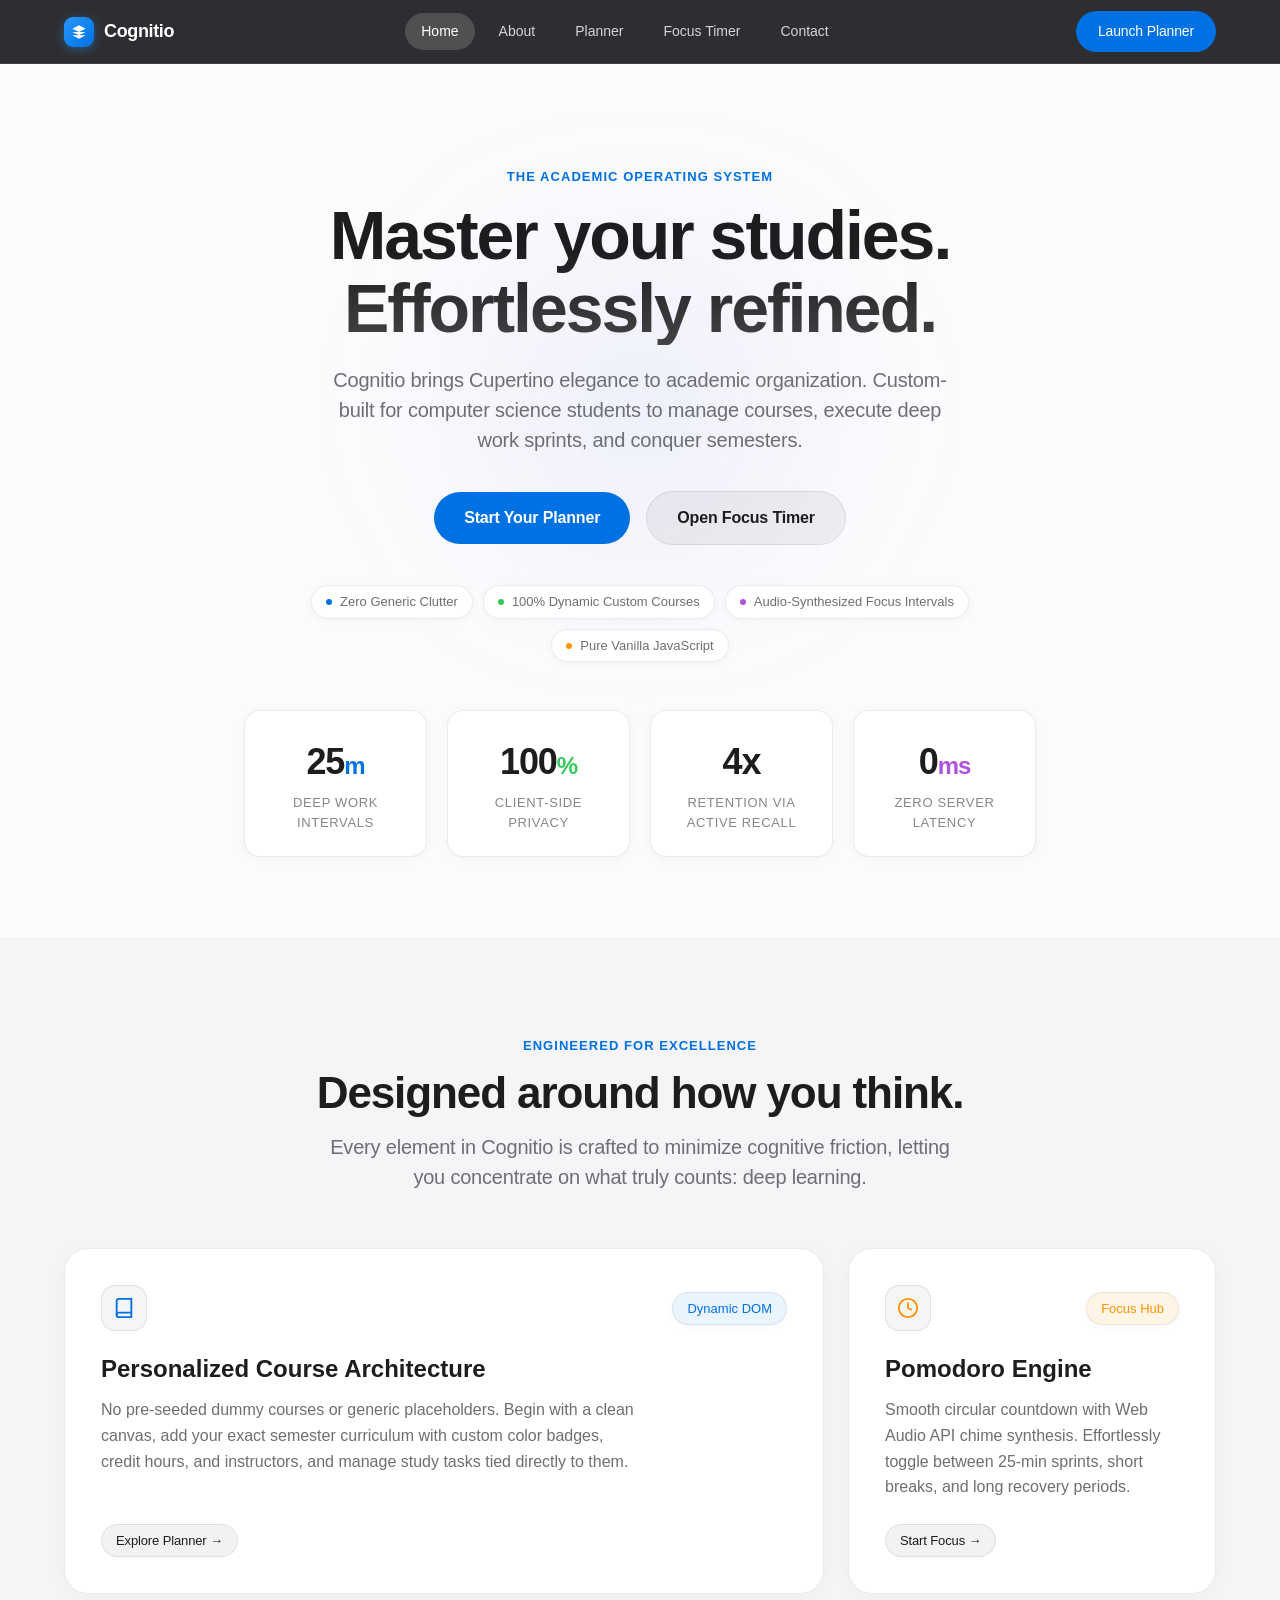
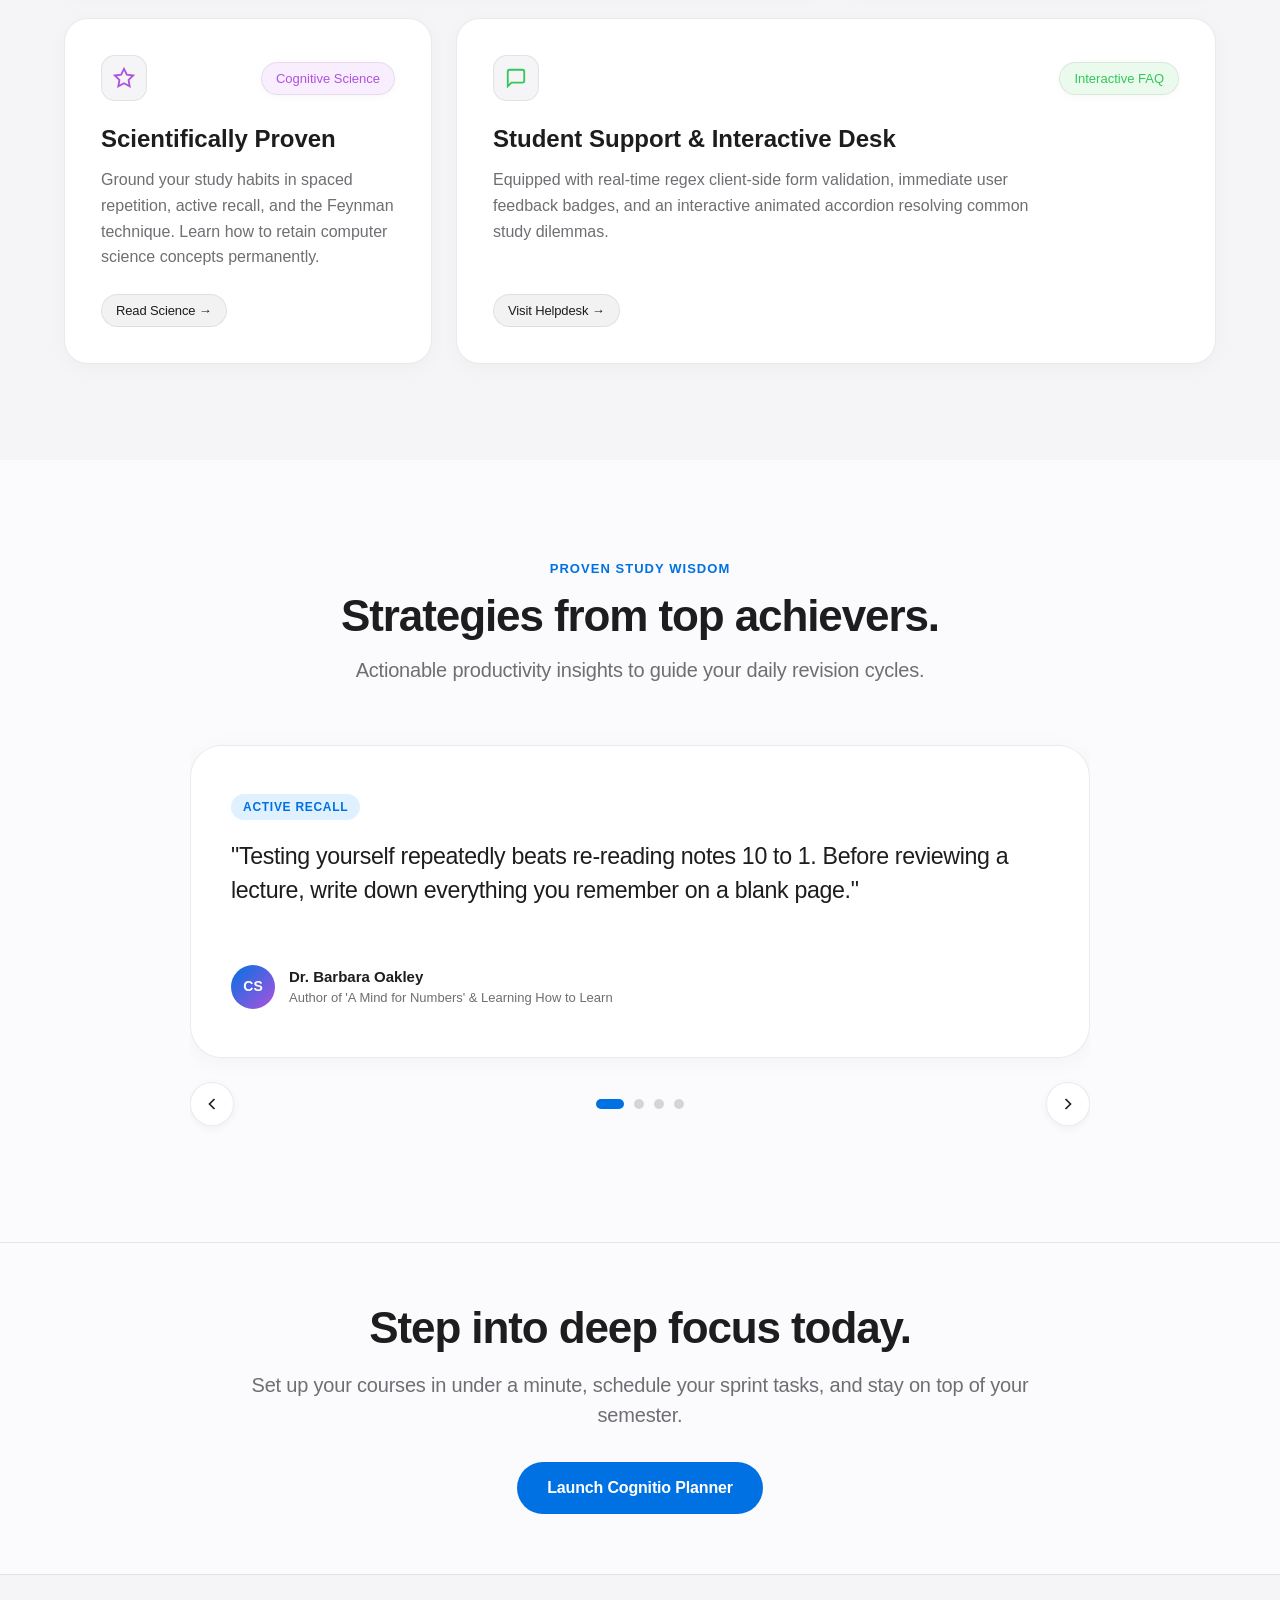
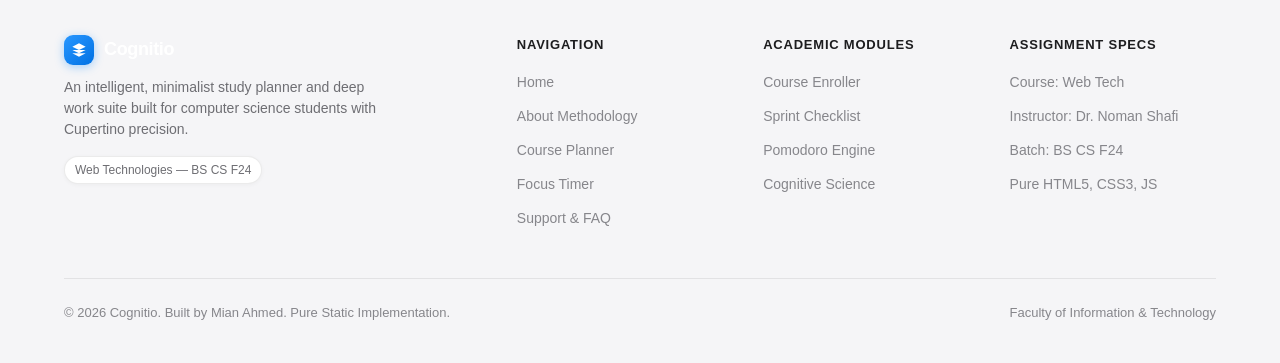
==== commit a1cbe97c: "Implement Apple.com clean white theme across all pages while retaining dark frosted glass navigation" ====
--- a/index.html
+++ b/index.html
@@ -149,7 +149,7 @@
               </div>
               <span class="pill-tag" style="background: rgba(41, 151, 255, 0.1); color: var(--apple-blue);">Dynamic DOM</span>
             </div>
-            <h3 style="font-size: 1.5rem; font-weight: 700; color: #fff; margin-bottom: 10px;">
+            <h3 style="font-size: 1.5rem; font-weight: 700; color: var(--text-primary); margin-bottom: 10px;">
               Personalized Course Architecture
             </h3>
             <p style="color: var(--text-secondary); line-height: 1.6; max-width: 540px; margin-bottom: 24px;">
@@ -171,7 +171,7 @@
               </div>
               <span class="pill-tag" style="background: rgba(255, 159, 10, 0.1); color: var(--apple-orange);">Focus Hub</span>
             </div>
-            <h3 style="font-size: 1.5rem; font-weight: 700; color: #fff; margin-bottom: 10px;">
+            <h3 style="font-size: 1.5rem; font-weight: 700; color: var(--text-primary); margin-bottom: 10px;">
               Pomodoro Engine
             </h3>
             <p style="color: var(--text-secondary); line-height: 1.6; margin-bottom: 24px;">
@@ -192,7 +192,7 @@
               </div>
               <span class="pill-tag" style="background: rgba(191, 90, 242, 0.1); color: var(--apple-purple);">Cognitive Science</span>
             </div>
-            <h3 style="font-size: 1.5rem; font-weight: 700; color: #fff; margin-bottom: 10px;">
+            <h3 style="font-size: 1.5rem; font-weight: 700; color: var(--text-primary); margin-bottom: 10px;">
               Scientifically Proven
             </h3>
             <p style="color: var(--text-secondary); line-height: 1.6; margin-bottom: 24px;">
@@ -213,7 +213,7 @@
               </div>
               <span class="pill-tag" style="background: rgba(48, 209, 88, 0.1); color: var(--apple-green);">Interactive FAQ</span>
             </div>
-            <h3 style="font-size: 1.5rem; font-weight: 700; color: #fff; margin-bottom: 10px;">
+            <h3 style="font-size: 1.5rem; font-weight: 700; color: var(--text-primary); margin-bottom: 10px;">
               Student Support & Interactive Desk
             </h3>
             <p style="color: var(--text-secondary); line-height: 1.6; max-width: 540px; margin-bottom: 24px;">
--- a/css/style.css
+++ b/css/style.css
@@ -1,7 +1,8 @@
 /* ==========================================================================
-   Cognitio - Apple.com Aesthetic Design System
+   Cognitio - Apple.com Aesthetic Design System (Clean White Theme)
    Course: Web Technologies (BS CS F24) - Assignment 01
    Instructor: Dr. Noman Shafi
+   Note: White body & card surfaces with dark frosted glass navigation bar.
    ========================================================================== */
 
 /* --------------------------------------------------------------------------
@@ -9,33 +10,34 @@
    -------------------------------------------------------------------------- */
 :root {
   /* Surface & Background Colors */
-  --bg-primary: #000000;
-  --bg-secondary: #0a0a0c;
-  --bg-tertiary: #141417;
-  --bg-card: rgba(26, 26, 31, 0.65);
-  --bg-card-hover: rgba(36, 36, 44, 0.85);
-  --bg-glass: rgba(15, 15, 18, 0.75);
-  --bg-input: rgba(30, 30, 36, 0.7);
+  --bg-primary: #fbfbfd;
+  --bg-secondary: #f5f5f7;
+  --bg-tertiary: #ebebed;
+  --bg-card: #ffffff;
+  --bg-card-hover: #ffffff;
+  --bg-glass: rgba(255, 255, 255, 0.82);
+  --bg-glass-nav: rgba(18, 18, 22, 0.88); /* Sleek dark frosted glass top bar */
+  --bg-input: #ffffff;
 
   /* Borders & Dividers */
-  --border-subtle: rgba(255, 255, 255, 0.08);
-  --border-card: rgba(255, 255, 255, 0.12);
-  --border-focus: #2997ff;
+  --border-subtle: rgba(0, 0, 0, 0.08);
+  --border-card: rgba(0, 0, 0, 0.08);
+  --border-focus: #0071e3;
 
   /* Typography Colors */
-  --text-primary: #f5f5f7;
-  --text-secondary: #a1a1a6;
-  --text-muted: #6e6e73;
-  --text-inverse: #000000;
+  --text-primary: #1d1d1f;
+  --text-secondary: #6e6e73;
+  --text-muted: #86868b;
+  --text-inverse: #ffffff;
 
   /* Apple Accent Colors */
-  --apple-blue: #2997ff;
+  --apple-blue: #0071e3;
   --apple-blue-hover: #0077ed;
-  --apple-green: #30d158;
-  --apple-purple: #bf5af2;
-  --apple-orange: #ff9f0a;
-  --apple-red: #ff453a;
-  --apple-teal: #64d2ff;
+  --apple-green: #34c759;
+  --apple-purple: #af52de;
+  --apple-orange: #ff9500;
+  --apple-red: #ff3b30;
+  --apple-teal: #30b0c7;
 
   /* Typography Stack */
   --font-family: -apple-system, BlinkMacSystemFont, "SF Pro Display", "SF Pro Text", "Inter", "Segoe UI", Roboto, sans-serif;
@@ -50,9 +52,9 @@
   --radius-pill: 9999px;
 
   /* Shadows & Glows */
-  --shadow-subtle: 0 4px 20px rgba(0, 0, 0, 0.4);
-  --shadow-elevated: 0 12px 40px rgba(0, 0, 0, 0.6);
-  --shadow-blue-glow: 0 0 40px rgba(41, 151, 255, 0.2);
+  --shadow-subtle: 0 4px 20px rgba(0, 0, 0, 0.04);
+  --shadow-elevated: 0 12px 40px rgba(0, 0, 0, 0.08);
+  --shadow-blue-glow: 0 0 40px rgba(0, 113, 227, 0.15);
 
   /* Transitions & Timing */
   --ease-apple: cubic-bezier(0.16, 1, 0.3, 1);
@@ -77,7 +79,7 @@
 html {
   font-size: 16px;
   scroll-behavior: smooth;
-  color-scheme: dark;
+  color-scheme: light;
 }
 
 body {
@@ -169,7 +171,7 @@
   font-weight: 700;
   letter-spacing: -0.03em;
   line-height: 1.08;
-  background: linear-gradient(180deg, #ffffff 40%, rgba(255, 255, 255, 0.65) 100%);
+  background: linear-gradient(180deg, #1d1d1f 35%, #434346 100%);
   -webkit-background-clip: text;
   -webkit-text-fill-color: transparent;
 }
@@ -179,7 +181,7 @@
   font-weight: 700;
   letter-spacing: -0.025em;
   line-height: 1.15;
-  color: #ffffff;
+  color: var(--text-primary);
 }
 
 .subheadline {
@@ -195,25 +197,25 @@
 }
 
 .gradient-text-blue {
-  background: linear-gradient(135deg, #2997ff, #64d2ff);
+  background: linear-gradient(135deg, #0071e3, #30b0c7);
   -webkit-background-clip: text;
   -webkit-text-fill-color: transparent;
 }
 
 .gradient-text-purple {
-  background: linear-gradient(135deg, #bf5af2, #ff375f);
+  background: linear-gradient(135deg, #af52de, #ff2d55);
   -webkit-background-clip: text;
   -webkit-text-fill-color: transparent;
 }
 
 .gradient-text-orange {
-  background: linear-gradient(135deg, #ff9f0a, #ffd60a);
+  background: linear-gradient(135deg, #ff9500, #ffcc00);
   -webkit-background-clip: text;
   -webkit-text-fill-color: transparent;
 }
 
 /* --------------------------------------------------------------------------
-   5. Apple Frosted Glass Header & Navigation
+   5. Apple Frosted Glass Header & Navigation (Dark Top Bar Excluded from Light Theme)
    -------------------------------------------------------------------------- */
 .site-header {
   position: sticky;
@@ -222,10 +224,10 @@
   width: 100%;
   height: var(--nav-height);
   z-index: 1000;
-  background: var(--bg-glass);
+  background: var(--bg-glass-nav);
   backdrop-filter: blur(20px) saturate(180%);
   -webkit-backdrop-filter: blur(20px) saturate(180%);
-  border-bottom: 1px solid var(--border-subtle);
+  border-bottom: 1px solid rgba(255, 255, 255, 0.1);
   transition: background-color var(--transition-normal);
 }
 
@@ -236,7 +238,7 @@
   height: 100%;
 }
 
-/* Brand Logo */
+/* Brand Logo (Crisp White on Dark Nav) */
 .brand {
   display: flex;
   align-items: center;
@@ -275,20 +277,20 @@
   padding: 8px 16px;
   font-size: 0.875rem;
   font-weight: 400;
-  color: var(--text-secondary);
+  color: rgba(255, 255, 255, 0.8);
   border-radius: var(--radius-pill);
   transition: color var(--transition-fast), background-color var(--transition-fast);
 }
 
 .nav-link:hover {
   color: #ffffff;
-  background-color: rgba(255, 255, 255, 0.06);
+  background-color: rgba(255, 255, 255, 0.1);
 }
 
 .nav-link.active {
   color: #ffffff;
   font-weight: 500;
-  background-color: rgba(255, 255, 255, 0.12);
+  background-color: rgba(255, 255, 255, 0.16);
 }
 
 /* Header Action CTA */
@@ -306,8 +308,8 @@
   border-radius: 10px;
   align-items: center;
   justify-content: center;
-  background: rgba(255, 255, 255, 0.05);
-  border: 1px solid var(--border-subtle);
+  background: rgba(255, 255, 255, 0.08);
+  border: 1px solid rgba(255, 255, 255, 0.15);
   color: #ffffff;
 }
 
@@ -355,14 +357,14 @@
   left: 0;
   width: 100%;
   height: calc(100vh - var(--nav-height));
-  background: rgba(8, 8, 10, 0.95);
+  background: rgba(18, 18, 22, 0.96);
   backdrop-filter: blur(25px);
   -webkit-backdrop-filter: blur(25px);
   padding: 32px 24px;
   z-index: 999;
   flex-direction: column;
   justify-content: space-between;
-  border-top: 1px solid var(--border-subtle);
+  border-top: 1px solid rgba(255, 255, 255, 0.1);
   transform: translateY(-10px);
   opacity: 0;
   pointer-events: none;
@@ -385,9 +387,9 @@
 .mobile-nav-link {
   font-size: 1.35rem;
   font-weight: 500;
-  color: var(--text-secondary);
+  color: rgba(255, 255, 255, 0.8);
   padding: 12px 0;
-  border-bottom: 1px solid var(--border-subtle);
+  border-bottom: 1px solid rgba(255, 255, 255, 0.08);
   transition: color var(--transition-fast), padding-left var(--transition-fast);
 }
 
@@ -421,7 +423,7 @@
 .btn-primary:hover {
   background-color: var(--apple-blue-hover);
   transform: scale(1.02);
-  box-shadow: 0 4px 15px rgba(41, 151, 255, 0.4);
+  box-shadow: 0 4px 15px rgba(0, 113, 227, 0.3);
 }
 
 .btn-primary:active {
@@ -429,14 +431,14 @@
 }
 
 .btn-secondary {
-  background-color: rgba(255, 255, 255, 0.08);
-  color: #ffffff;
+  background-color: rgba(0, 0, 0, 0.05);
+  color: var(--text-primary);
   border: 1px solid var(--border-card);
 }
 
 .btn-secondary:hover {
-  background-color: rgba(255, 255, 255, 0.15);
-  border-color: rgba(255, 255, 255, 0.25);
+  background-color: rgba(0, 0, 0, 0.09);
+  border-color: rgba(0, 0, 0, 0.15);
   transform: scale(1.02);
 }
 
@@ -450,13 +452,13 @@
 }
 
 .btn-ghost:hover {
-  background-color: rgba(41, 151, 255, 0.1);
+  background-color: rgba(0, 113, 227, 0.08);
 }
 
 .btn-danger {
-  background: rgba(255, 69, 58, 0.15);
+  background: rgba(255, 59, 48, 0.1);
   color: var(--apple-red);
-  border: 1px solid rgba(255, 69, 58, 0.3);
+  border: 1px solid rgba(255, 59, 48, 0.25);
 }
 
 .btn-danger:hover {
@@ -494,8 +496,7 @@
   border: 1px solid var(--border-card);
   border-radius: var(--radius-lg);
   padding: 36px;
-  backdrop-filter: blur(20px);
-  -webkit-backdrop-filter: blur(20px);
+  box-shadow: 0 4px 20px rgba(0, 0, 0, 0.03);
   position: relative;
   overflow: hidden;
   display: flex;
@@ -504,9 +505,9 @@
 }
 
 .bento-card:hover {
-  border-color: rgba(255, 255, 255, 0.22);
+  border-color: rgba(0, 0, 0, 0.16);
   background: var(--bg-card-hover);
-  box-shadow: 0 12px 35px rgba(0, 0, 0, 0.5);
+  box-shadow: 0 12px 35px rgba(0, 0, 0, 0.07);
 }
 
 .bento-card-header {
@@ -523,7 +524,7 @@
   display: flex;
   align-items: center;
   justify-content: center;
-  background: rgba(255, 255, 255, 0.06);
+  background: #f5f5f7;
   border: 1px solid var(--border-subtle);
 }
 
@@ -546,24 +547,24 @@
 .form-label {
   font-size: 0.875rem;
   font-weight: 500;
-  color: var(--text-secondary);
+  color: var(--text-primary);
 }
 
 .form-input, .form-select, .form-textarea {
   width: 100%;
   padding: 12px 16px;
   background: var(--bg-input);
-  border: 1px solid var(--border-subtle);
+  border: 1px solid rgba(0, 0, 0, 0.14);
   border-radius: var(--radius-sm);
-  color: #ffffff;
+  color: var(--text-primary);
   font-size: 0.9375rem;
   transition: border-color var(--transition-fast), box-shadow var(--transition-fast), background-color var(--transition-fast);
 }
 
 .form-input:focus, .form-select:focus, .form-textarea:focus {
   border-color: var(--border-focus);
-  background: rgba(35, 35, 42, 0.9);
-  box-shadow: 0 0 0 4px rgba(41, 151, 255, 0.15);
+  background: #ffffff;
+  box-shadow: 0 0 0 4px rgba(0, 113, 227, 0.15);
 }
 
 .form-input::placeholder, .form-textarea::placeholder {
@@ -571,8 +572,8 @@
 }
 
 .form-select option {
-  background: #1c1c1e;
-  color: #ffffff;
+  background: #ffffff;
+  color: var(--text-primary);
 }
 
 .input-error-msg {
@@ -586,7 +587,7 @@
 .form-group.has-error .form-select,
 .form-group.has-error .form-textarea {
   border-color: var(--apple-red);
-  background: rgba(255, 69, 58, 0.06);
+  background: rgba(255, 59, 48, 0.04);
 }
 
 .form-group.has-error .input-error-msg {
@@ -599,7 +600,7 @@
 .modal-overlay {
   position: fixed;
   inset: 0;
-  background: rgba(0, 0, 0, 0.75);
+  background: rgba(0, 0, 0, 0.45);
   backdrop-filter: blur(16px);
   -webkit-backdrop-filter: blur(16px);
   z-index: 2000;
@@ -618,13 +619,13 @@
 }
 
 .modal-window {
-  background: #18181b;
+  background: #ffffff;
   border: 1px solid var(--border-card);
   border-radius: var(--radius-xl);
   width: 100%;
   max-width: 520px;
   padding: 32px;
-  box-shadow: 0 25px 60px rgba(0, 0, 0, 0.8);
+  box-shadow: 0 25px 60px rgba(0, 0, 0, 0.18);
   transform: scale(0.94) translateY(20px);
   transition: transform 0.35s var(--ease-apple);
 }
@@ -643,14 +644,14 @@
 .modal-title {
   font-size: 1.35rem;
   font-weight: 700;
-  color: #ffffff;
+  color: var(--text-primary);
 }
 
 .modal-close-btn {
   width: 32px;
   height: 32px;
   border-radius: 50%;
-  background: rgba(255, 255, 255, 0.1);
+  background: #f5f5f7;
   display: flex;
   align-items: center;
   justify-content: center;
@@ -660,8 +661,8 @@
 }
 
 .modal-close-btn:hover {
-  background: rgba(255, 255, 255, 0.2);
-  color: #ffffff;
+  background: #ebebed;
+  color: var(--text-primary);
 }
 
 /* --------------------------------------------------------------------------
@@ -679,14 +680,14 @@
 }
 
 .toast {
-  background: rgba(30, 30, 36, 0.9);
+  background: rgba(255, 255, 255, 0.95);
   border: 1px solid var(--border-card);
   backdrop-filter: blur(20px);
   -webkit-backdrop-filter: blur(20px);
-  color: #ffffff;
+  color: var(--text-primary);
   padding: 14px 20px;
   border-radius: var(--radius-md);
-  box-shadow: 0 10px 30px rgba(0, 0, 0, 0.5);
+  box-shadow: 0 10px 30px rgba(0, 0, 0, 0.12);
   display: flex;
   align-items: center;
   gap: 12px;
@@ -743,7 +744,7 @@
   font-weight: 600;
   letter-spacing: 0.06em;
   text-transform: uppercase;
-  color: #ffffff;
+  color: var(--text-primary);
   margin-bottom: 16px;
 }
 
@@ -760,7 +761,7 @@
 }
 
 .footer-link:hover {
-  color: #ffffff;
+  color: var(--text-primary);
 }
 
 .footer-bottom {
@@ -778,11 +779,12 @@
   align-items: center;
   gap: 6px;
   padding: 4px 10px;
-  background: rgba(255, 255, 255, 0.05);
+  background: #ffffff;
   border: 1px solid var(--border-subtle);
   border-radius: var(--radius-pill);
   font-size: 0.75rem;
   color: var(--text-secondary);
+  box-shadow: 0 1px 4px rgba(0, 0, 0, 0.04);
 }
 
 /* --------------------------------------------------------------------------
@@ -793,6 +795,7 @@
   text-align: center;
   position: relative;
   overflow: hidden;
+  background-color: var(--bg-primary);
 }
 
 .hero-glow {
@@ -800,9 +803,9 @@
   top: 15%;
   left: 50%;
   transform: translateX(-50%);
-  width: 600px;
-  height: 400px;
-  background: radial-gradient(circle, rgba(41, 151, 255, 0.18) 0%, rgba(191, 90, 242, 0.08) 40%, transparent 70%);
+  width: 650px;
+  height: 420px;
+  background: radial-gradient(circle, rgba(0, 113, 227, 0.08) 0%, rgba(175, 82, 222, 0.04) 40%, transparent 70%);
   filter: blur(60px);
   pointer-events: none;
   z-index: 0;
@@ -838,11 +841,12 @@
   align-items: center;
   gap: 8px;
   padding: 6px 14px;
-  background: rgba(255, 255, 255, 0.05);
+  background: #ffffff;
   border: 1px solid var(--border-subtle);
   border-radius: var(--radius-pill);
   font-size: 0.8125rem;
   color: var(--text-secondary);
+  box-shadow: 0 2px 8px rgba(0, 0, 0, 0.03);
 }
 
 .pill-tag-dot {
@@ -860,18 +864,19 @@
 }
 
 .stat-item {
-  background: var(--bg-card);
+  background: #ffffff;
   border: 1px solid var(--border-card);
   border-radius: var(--radius-md);
   padding: 24px;
   text-align: center;
+  box-shadow: 0 2px 12px rgba(0, 0, 0, 0.03);
 }
 
 .stat-number {
   font-size: 2.25rem;
   font-weight: 700;
   letter-spacing: -0.03em;
-  color: #ffffff;
+  color: var(--text-primary);
   margin-bottom: 4px;
 }
 
@@ -897,8 +902,9 @@
   overflow: hidden;
   width: 100%;
   border-radius: var(--radius-xl);
-  background: var(--bg-card);
+  background: #ffffff;
   border: 1px solid var(--border-card);
+  box-shadow: 0 4px 24px rgba(0, 0, 0, 0.04);
 }
 
 .carousel-track {
@@ -933,7 +939,7 @@
 .slide-quote {
   font-size: clamp(1.15rem, 2.5vw, 1.45rem);
   font-weight: 500;
-  color: #ffffff;
+  color: var(--text-primary);
   line-height: 1.45;
   letter-spacing: -0.015em;
   margin-bottom: 24px;
@@ -949,7 +955,7 @@
   width: 44px;
   height: 44px;
   border-radius: 50%;
-  background: linear-gradient(135deg, #2997ff, #bf5af2);
+  background: linear-gradient(135deg, #0071e3, #af52de);
   display: flex;
   align-items: center;
   justify-content: center;
@@ -961,7 +967,7 @@
 .author-info h4 {
   font-size: 0.9375rem;
   font-weight: 600;
-  color: #ffffff;
+  color: var(--text-primary);
 }
 
 .author-info p {
@@ -981,17 +987,18 @@
   width: 44px;
   height: 44px;
   border-radius: 50%;
-  background: rgba(255, 255, 255, 0.08);
+  background: #ffffff;
   border: 1px solid var(--border-subtle);
-  color: #ffffff;
-  display: flex;
-  align-items: center;
-  justify-content: center;
+  color: var(--text-primary);
+  display: flex;
+  align-items: center;
+  justify-content: center;
+  box-shadow: 0 2px 8px rgba(0, 0, 0, 0.05);
   transition: all var(--transition-fast);
 }
 
 .carousel-nav-btn:hover {
-  background: rgba(255, 255, 255, 0.2);
+  background: #f5f5f7;
   transform: scale(1.05);
 }
 
@@ -1005,7 +1012,7 @@
   width: 10px;
   height: 10px;
   border-radius: 50%;
-  background: rgba(255, 255, 255, 0.2);
+  background: rgba(0, 0, 0, 0.15);
   border: none;
   cursor: pointer;
   transition: all var(--transition-fast);
@@ -1032,24 +1039,25 @@
 .technique-tab-btn {
   padding: 10px 20px;
   border-radius: var(--radius-pill);
-  background: rgba(255, 255, 255, 0.05);
+  background: #ffffff;
   border: 1px solid var(--border-subtle);
   color: var(--text-secondary);
   font-size: 0.875rem;
   font-weight: 500;
+  box-shadow: 0 2px 8px rgba(0, 0, 0, 0.03);
   transition: all var(--transition-fast);
 }
 
 .technique-tab-btn:hover {
-  color: #ffffff;
-  background: rgba(255, 255, 255, 0.1);
+  color: var(--text-primary);
+  background: #f5f5f7;
 }
 
 .technique-tab-btn.active {
   color: #ffffff;
   background: var(--apple-blue);
   border-color: var(--apple-blue);
-  box-shadow: 0 4px 15px rgba(41, 151, 255, 0.35);
+  box-shadow: 0 4px 15px rgba(0, 113, 227, 0.3);
 }
 
 .technique-panel {
@@ -1072,3 +1080,821 @@
   }
 }
 
+/* --------------------------------------------------------------------------
+   15. Planner, Course Management & Timetable
+   -------------------------------------------------------------------------- */
+.planner-header-bar {
+  display: flex;
+  align-items: center;
+  justify-content: space-between;
+  flex-wrap: wrap;
+  gap: 20px;
+  margin-bottom: 36px;
+}
+
+.planner-stats-row {
+  display: grid;
+  grid-template-columns: repeat(auto-fit, minmax(180px, 1fr));
+  gap: 16px;
+  margin-bottom: 36px;
+}
+
+.planner-stat-card {
+  background: #ffffff;
+  border: 1px solid var(--border-card);
+  border-radius: var(--radius-md);
+  padding: 20px;
+  display: flex;
+  align-items: center;
+  gap: 16px;
+  box-shadow: 0 2px 12px rgba(0, 0, 0, 0.03);
+}
+
+.planner-stat-icon {
+  width: 44px;
+  height: 44px;
+  border-radius: 12px;
+  display: flex;
+  align-items: center;
+  justify-content: center;
+  background: #f5f5f7;
+}
+
+.planner-stat-value {
+  font-size: 1.5rem;
+  font-weight: 700;
+  color: var(--text-primary);
+  line-height: 1.2;
+}
+
+.planner-stat-label {
+  font-size: 0.75rem;
+  color: var(--text-muted);
+  text-transform: uppercase;
+  letter-spacing: 0.05em;
+}
+
+/* Empty State Container */
+.empty-state-box {
+  background: #ffffff;
+  border: 1px dashed rgba(0, 0, 0, 0.18);
+  border-radius: var(--radius-xl);
+  padding: 64px 32px;
+  text-align: center;
+  margin-bottom: 36px;
+  box-shadow: 0 2px 12px rgba(0, 0, 0, 0.02);
+}
+
+.empty-state-icon {
+  width: 68px;
+  height: 68px;
+  border-radius: 50%;
+  margin: 0 auto 20px;
+  display: flex;
+  align-items: center;
+  justify-content: center;
+  background: rgba(0, 113, 227, 0.08);
+  border: 1px solid rgba(0, 113, 227, 0.2);
+  color: var(--apple-blue);
+}
+
+.empty-state-title {
+  font-size: 1.35rem;
+  font-weight: 700;
+  color: var(--text-primary);
+  margin-bottom: 8px;
+}
+
+.empty-state-text {
+  font-size: 0.9375rem;
+  color: var(--text-secondary);
+  max-width: 440px;
+  margin: 0 auto 24px;
+  line-height: 1.5;
+}
+
+/* Courses Grid */
+.courses-grid {
+  display: grid;
+  grid-template-columns: repeat(auto-fill, minmax(280px, 1fr));
+  gap: 20px;
+  margin-bottom: 48px;
+}
+
+.course-card {
+  background: #ffffff;
+  border: 1px solid var(--border-card);
+  border-radius: var(--radius-lg);
+  padding: 24px;
+  position: relative;
+  transition: all var(--transition-normal);
+  display: flex;
+  flex-direction: column;
+  justify-content: space-between;
+  box-shadow: 0 2px 12px rgba(0, 0, 0, 0.03);
+}
+
+.course-card:hover {
+  border-color: rgba(0, 0, 0, 0.18);
+  transform: translateY(-2px);
+  box-shadow: 0 8px 24px rgba(0, 0, 0, 0.06);
+}
+
+.course-top {
+  display: flex;
+  align-items: flex-start;
+  justify-content: space-between;
+  margin-bottom: 14px;
+}
+
+.course-code-badge {
+  display: inline-flex;
+  align-items: center;
+  padding: 4px 10px;
+  border-radius: var(--radius-pill);
+  font-size: 0.75rem;
+  font-weight: 700;
+  letter-spacing: 0.04em;
+}
+
+.course-title {
+  font-size: 1.15rem;
+  font-weight: 600;
+  color: var(--text-primary);
+  margin-bottom: 8px;
+  line-height: 1.3;
+}
+
+.course-meta {
+  font-size: 0.8125rem;
+  color: var(--text-secondary);
+  display: flex;
+  flex-direction: column;
+  gap: 4px;
+  margin-bottom: 20px;
+}
+
+.course-footer {
+  display: flex;
+  align-items: center;
+  justify-content: space-between;
+  padding-top: 14px;
+  border-top: 1px solid var(--border-subtle);
+}
+
+.course-tasks-count {
+  font-size: 0.75rem;
+  color: var(--text-muted);
+}
+
+/* Color Picker Radios */
+.color-picker-options {
+  display: flex;
+  align-items: center;
+  gap: 12px;
+  margin-top: 6px;
+}
+
+.color-option {
+  width: 28px;
+  height: 28px;
+  border-radius: 50%;
+  cursor: pointer;
+  border: 2px solid transparent;
+  transition: transform var(--transition-fast), border-color var(--transition-fast);
+}
+
+.color-option.selected {
+  transform: scale(1.2);
+  border-color: #1d1d1f;
+}
+
+/* Task Management Section */
+.tasks-layout {
+  display: grid;
+  grid-template-columns: 1fr 2fr;
+  gap: 32px;
+  align-items: flex-start;
+  margin-bottom: 56px;
+}
+
+@media (max-width: 900px) {
+  .tasks-layout {
+    grid-template-columns: 1fr;
+  }
+}
+
+.task-form-card {
+  background: #ffffff;
+  border: 1px solid var(--border-card);
+  border-radius: var(--radius-lg);
+  padding: 28px;
+  box-shadow: 0 2px 12px rgba(0, 0, 0, 0.03);
+}
+
+.task-list-wrapper {
+  background: #ffffff;
+  border: 1px solid var(--border-card);
+  border-radius: var(--radius-lg);
+  padding: 28px;
+  box-shadow: 0 2px 12px rgba(0, 0, 0, 0.03);
+}
+
+.task-filter-bar {
+  display: flex;
+  align-items: center;
+  justify-content: space-between;
+  flex-wrap: wrap;
+  gap: 12px;
+  margin-bottom: 20px;
+  padding-bottom: 16px;
+  border-bottom: 1px solid var(--border-subtle);
+}
+
+.filter-pills {
+  display: flex;
+  align-items: center;
+  gap: 8px;
+}
+
+.filter-pill-btn {
+  padding: 6px 14px;
+  border-radius: var(--radius-pill);
+  font-size: 0.8125rem;
+  background: #f5f5f7;
+  color: var(--text-secondary);
+  border: 1px solid transparent;
+  transition: all var(--transition-fast);
+}
+
+.filter-pill-btn:hover {
+  color: var(--text-primary);
+  background: #ebebed;
+}
+
+.filter-pill-btn.active {
+  background: var(--apple-blue);
+  color: #ffffff;
+}
+
+/* Individual Task Item in DOM */
+.task-items-list {
+  display: flex;
+  flex-direction: column;
+  gap: 12px;
+}
+
+.task-item {
+  display: flex;
+  align-items: center;
+  justify-content: space-between;
+  padding: 16px;
+  background: #fbfbfd;
+  border: 1px solid rgba(0, 0, 0, 0.06);
+  border-radius: var(--radius-md);
+  transition: all var(--transition-fast);
+}
+
+.task-item:hover {
+  background: #f5f5f7;
+  border-color: rgba(0, 0, 0, 0.12);
+}
+
+.task-item.is-completed {
+  opacity: 0.6;
+}
+
+.task-item.is-completed .task-text {
+  text-decoration: line-through;
+  color: var(--text-muted);
+}
+
+.task-left {
+  display: flex;
+  align-items: center;
+  gap: 14px;
+}
+
+.task-checkbox {
+  width: 20px;
+  height: 20px;
+  border-radius: 6px;
+  border: 2px solid var(--text-muted);
+  display: flex;
+  align-items: center;
+  justify-content: center;
+  cursor: pointer;
+  transition: all var(--transition-fast);
+  background: #ffffff;
+}
+
+.task-checkbox:hover {
+  border-color: var(--apple-blue);
+}
+
+.task-item.is-completed .task-checkbox {
+  background: var(--apple-green);
+  border-color: var(--apple-green);
+}
+
+.task-text-group {
+  display: flex;
+  flex-direction: column;
+  gap: 4px;
+}
+
+.task-text {
+  font-size: 0.9375rem;
+  font-weight: 500;
+  color: var(--text-primary);
+  transition: color var(--transition-fast);
+}
+
+.task-submeta {
+  display: flex;
+  align-items: center;
+  gap: 8px;
+  font-size: 0.75rem;
+  color: var(--text-secondary);
+}
+
+.task-actions {
+  display: flex;
+  align-items: center;
+  gap: 8px;
+}
+
+.task-delete-btn {
+  width: 30px;
+  height: 30px;
+  border-radius: 8px;
+  display: flex;
+  align-items: center;
+  justify-content: center;
+  color: var(--text-muted);
+  transition: all var(--transition-fast);
+}
+
+.task-delete-btn:hover {
+  background: rgba(255, 59, 48, 0.12);
+  color: var(--apple-red);
+}
+
+/* Priority Badges */
+.priority-pill {
+  padding: 2px 8px;
+  border-radius: var(--radius-pill);
+  font-size: 0.6875rem;
+  font-weight: 600;
+  text-transform: uppercase;
+}
+
+.priority-high {
+  background: rgba(255, 59, 48, 0.12);
+  color: var(--apple-red);
+  border: 1px solid rgba(255, 59, 48, 0.25);
+}
+
+.priority-medium {
+  background: rgba(255, 149, 0, 0.12);
+  color: var(--apple-orange);
+  border: 1px solid rgba(255, 149, 0, 0.25);
+}
+
+.priority-low {
+  background: rgba(52, 199, 89, 0.12);
+  color: var(--apple-green);
+  border: 1px solid rgba(52, 199, 89, 0.25);
+}
+
+/* Timetable Semantic HTML Table */
+.timetable-section {
+  margin-top: 48px;
+}
+
+.table-container {
+  overflow-x: auto;
+  border-radius: var(--radius-lg);
+  border: 1px solid var(--border-card);
+  background: #ffffff;
+  box-shadow: 0 2px 12px rgba(0, 0, 0, 0.03);
+}
+
+.academic-table {
+  width: 100%;
+  border-collapse: collapse;
+  text-align: left;
+  font-size: 0.875rem;
+}
+
+.academic-table th, .academic-table td {
+  padding: 16px 20px;
+  border-bottom: 1px solid var(--border-subtle);
+}
+
+.academic-table th {
+  background: #f5f5f7;
+  font-weight: 600;
+  color: var(--text-primary);
+  text-transform: uppercase;
+  font-size: 0.75rem;
+  letter-spacing: 0.05em;
+}
+
+.academic-table td {
+  color: var(--text-primary);
+}
+
+.academic-table tr:last-child td {
+  border-bottom: none;
+}
+
+.academic-table tr:hover td {
+  background: rgba(0, 0, 0, 0.015);
+}
+
+/* --------------------------------------------------------------------------
+   16. Apple Watch-Inspired Pomodoro Focus Hub
+   -------------------------------------------------------------------------- */
+.timer-hub-wrapper {
+  max-width: 680px;
+  margin: 0 auto;
+  text-align: center;
+}
+
+.timer-card {
+  background: #ffffff;
+  border: 1px solid var(--border-card);
+  border-radius: var(--radius-xl);
+  padding: 48px 32px;
+  box-shadow: 0 12px 40px rgba(0, 0, 0, 0.06);
+  position: relative;
+  overflow: hidden;
+}
+
+.timer-mode-switcher {
+  display: inline-flex;
+  background: #f5f5f7;
+  border: 1px solid rgba(0, 0, 0, 0.06);
+  border-radius: var(--radius-pill);
+  padding: 4px;
+  margin-bottom: 36px;
+  gap: 4px;
+}
+
+.timer-mode-btn {
+  padding: 8px 18px;
+  border-radius: var(--radius-pill);
+  font-size: 0.8125rem;
+  font-weight: 500;
+  color: var(--text-secondary);
+  transition: all var(--transition-fast);
+}
+
+.timer-mode-btn:hover {
+  color: var(--text-primary);
+}
+
+.timer-mode-btn.active {
+  background: #ffffff;
+  color: var(--text-primary);
+  box-shadow: 0 2px 8px rgba(0, 0, 0, 0.08);
+}
+
+/* Circular Timer Dial */
+.timer-dial-wrapper {
+  position: relative;
+  width: 280px;
+  height: 280px;
+  margin: 0 auto 36px;
+  display: flex;
+  align-items: center;
+  justify-content: center;
+}
+
+.timer-svg {
+  width: 100%;
+  height: 100%;
+  transform: rotate(-90deg);
+}
+
+.timer-track-circle {
+  fill: none;
+  stroke: rgba(0, 0, 0, 0.06);
+  stroke-width: 8;
+}
+
+.timer-progress-circle {
+  fill: none;
+  stroke: var(--apple-blue);
+  stroke-width: 8;
+  stroke-linecap: round;
+  transition: stroke-dashoffset 1s linear, stroke var(--transition-normal);
+}
+
+.timer-digits-container {
+  position: absolute;
+  top: 50%;
+  left: 50%;
+  transform: translate(-50%, -50%);
+  display: flex;
+  flex-direction: column;
+  align-items: center;
+  justify-content: center;
+}
+
+.timer-digits {
+  font-size: 3.75rem;
+  font-weight: 700;
+  font-family: var(--font-family);
+  letter-spacing: -0.04em;
+  color: var(--text-primary);
+  line-height: 1;
+}
+
+.timer-status-badge {
+  font-size: 0.8125rem;
+  font-weight: 600;
+  letter-spacing: 0.08em;
+  text-transform: uppercase;
+  color: var(--apple-blue);
+  margin-top: 8px;
+}
+
+/* Timer Control Buttons */
+.timer-actions {
+  display: flex;
+  align-items: center;
+  justify-content: center;
+  gap: 16px;
+  margin-bottom: 32px;
+}
+
+.btn-timer-main {
+  width: 140px;
+  height: 48px;
+  font-size: 1rem;
+}
+
+.btn-timer-icon {
+  width: 48px;
+  height: 48px;
+  border-radius: 50%;
+  background: #f5f5f7;
+  border: 1px solid rgba(0, 0, 0, 0.08);
+  color: var(--text-secondary);
+  display: flex;
+  align-items: center;
+  justify-content: center;
+  transition: all var(--transition-fast);
+}
+
+.btn-timer-icon:hover {
+  background: #ebebed;
+  color: var(--text-primary);
+  transform: scale(1.05);
+}
+
+/* Preset Intervals Strip */
+.preset-intervals {
+  display: flex;
+  align-items: center;
+  justify-content: center;
+  gap: 8px;
+  margin-bottom: 28px;
+  flex-wrap: wrap;
+}
+
+.preset-pill {
+  padding: 6px 14px;
+  border-radius: var(--radius-pill);
+  font-size: 0.8125rem;
+  background: #f5f5f7;
+  border: 1px solid rgba(0, 0, 0, 0.08);
+  color: var(--text-secondary);
+  transition: all var(--transition-fast);
+}
+
+.preset-pill:hover {
+  background: #ebebed;
+  color: var(--text-primary);
+}
+
+.preset-pill.active {
+  background: rgba(0, 113, 227, 0.1);
+  border-color: var(--apple-blue);
+  color: var(--apple-blue);
+}
+
+/* Pomodoro Cycle Tally Dots */
+.session-streak-container {
+  display: flex;
+  align-items: center;
+  justify-content: center;
+  gap: 10px;
+  padding-top: 24px;
+  border-top: 1px solid var(--border-subtle);
+}
+
+.streak-dot {
+  width: 12px;
+  height: 12px;
+  border-radius: 50%;
+  background: rgba(0, 0, 0, 0.1);
+  border: 1px solid rgba(0, 0, 0, 0.08);
+  transition: all var(--transition-fast);
+}
+
+.streak-dot.completed {
+  background: var(--apple-green);
+  border-color: var(--apple-green);
+  box-shadow: 0 0 10px rgba(52, 199, 89, 0.4);
+}
+
+/* Focus Log Feed */
+.focus-log-card {
+  margin-top: 32px;
+  background: #ffffff;
+  border: 1px solid var(--border-card);
+  border-radius: var(--radius-lg);
+  padding: 24px 28px;
+  text-align: left;
+  box-shadow: 0 2px 12px rgba(0, 0, 0, 0.03);
+}
+
+.focus-log-list {
+  display: flex;
+  flex-direction: column;
+  gap: 10px;
+  margin-top: 16px;
+}
+
+.focus-log-item {
+  display: flex;
+  align-items: center;
+  justify-content: space-between;
+  padding: 10px 14px;
+  background: #fbfbfd;
+  border-radius: var(--radius-sm);
+  font-size: 0.8125rem;
+  color: var(--text-secondary);
+}
+
+/* --------------------------------------------------------------------------
+   17. Contact Page, Live Validation & Cupertino Accordion FAQ
+   -------------------------------------------------------------------------- */
+.contact-layout-grid {
+  display: grid;
+  grid-template-columns: 1.15fr 1fr;
+  gap: 40px;
+  align-items: flex-start;
+}
+
+.contact-card {
+  background: #ffffff;
+  border: 1px solid var(--border-card);
+  border-radius: var(--radius-xl);
+  padding: 36px;
+  box-shadow: 0 2px 16px rgba(0, 0, 0, 0.03);
+}
+
+/* Success Validation States */
+.form-group.has-success .form-input,
+.form-group.has-success .form-select,
+.form-group.has-success .form-textarea {
+  border-color: var(--apple-green);
+  background: rgba(52, 199, 89, 0.04);
+}
+
+.char-counter {
+  font-size: 0.75rem;
+  color: var(--text-muted);
+  text-align: right;
+  margin-top: 4px;
+}
+
+/* Success Banner */
+.success-banner-box {
+  display: none;
+  background: rgba(52, 199, 89, 0.08);
+  border: 1px solid rgba(52, 199, 89, 0.25);
+  border-radius: var(--radius-md);
+  padding: 24px;
+  margin-bottom: 24px;
+  text-align: center;
+  animation: fadeInPanel 0.4s var(--ease-apple);
+}
+
+.success-banner-icon {
+  width: 44px;
+  height: 44px;
+  border-radius: 50%;
+  background: var(--apple-green);
+  color: #ffffff;
+  display: flex;
+  align-items: center;
+  justify-content: center;
+  margin: 0 auto 12px;
+}
+
+/* Interactive Cupertino Accordion */
+.accordion-container {
+  display: flex;
+  flex-direction: column;
+  gap: 12px;
+}
+
+.accordion-item {
+  background: #ffffff;
+  border: 1px solid var(--border-card);
+  border-radius: var(--radius-md);
+  overflow: hidden;
+  transition: border-color var(--transition-fast), background-color var(--transition-fast);
+}
+
+.accordion-item.is-open {
+  border-color: rgba(0, 0, 0, 0.16);
+  background: #fbfbfd;
+}
+
+.accordion-trigger {
+  width: 100%;
+  display: flex;
+  align-items: center;
+  justify-content: space-between;
+  padding: 20px 24px;
+  text-align: left;
+  font-size: 1rem;
+  font-weight: 600;
+  color: var(--text-primary);
+  background: transparent;
+  border: none;
+  cursor: pointer;
+  gap: 16px;
+  transition: color var(--transition-fast);
+}
+
+.accordion-trigger:hover {
+  color: var(--apple-blue);
+}
+
+.accordion-icon {
+  width: 20px;
+  height: 20px;
+  display: flex;
+  align-items: center;
+  justify-content: center;
+  flex-shrink: 0;
+  color: var(--text-secondary);
+  transition: transform 0.3s var(--ease-apple);
+}
+
+.accordion-item.is-open .accordion-icon {
+  transform: rotate(180deg);
+  color: var(--apple-blue);
+}
+
+.accordion-body {
+  max-height: 0;
+  overflow: hidden;
+  transition: max-height 0.4s var(--ease-apple);
+}
+
+.accordion-content {
+  padding: 0 24px 20px;
+  font-size: 0.9375rem;
+  color: var(--text-secondary);
+  line-height: 1.6;
+}
+
+/* Academic Office Hours & Lab Card */
+.location-card {
+  background: #ffffff;
+  border: 1px solid var(--border-card);
+  border-radius: var(--radius-lg);
+  padding: 28px;
+  margin-top: 24px;
+  box-shadow: 0 2px 12px rgba(0, 0, 0, 0.03);
+}
+
+.office-hours-list {
+  display: flex;
+  flex-direction: column;
+  gap: 12px;
+  margin-top: 16px;
+  font-size: 0.875rem;
+}
+
+.office-hours-item {
+  display: flex;
+  align-items: center;
+  justify-content: space-between;
+  padding-bottom: 8px;
+  border-bottom: 1px solid var(--border-subtle);
+  color: var(--text-secondary);
+}
+
+.office-hours-item:last-child {
+  border-bottom: none;
+  padding-bottom: 0;
+}
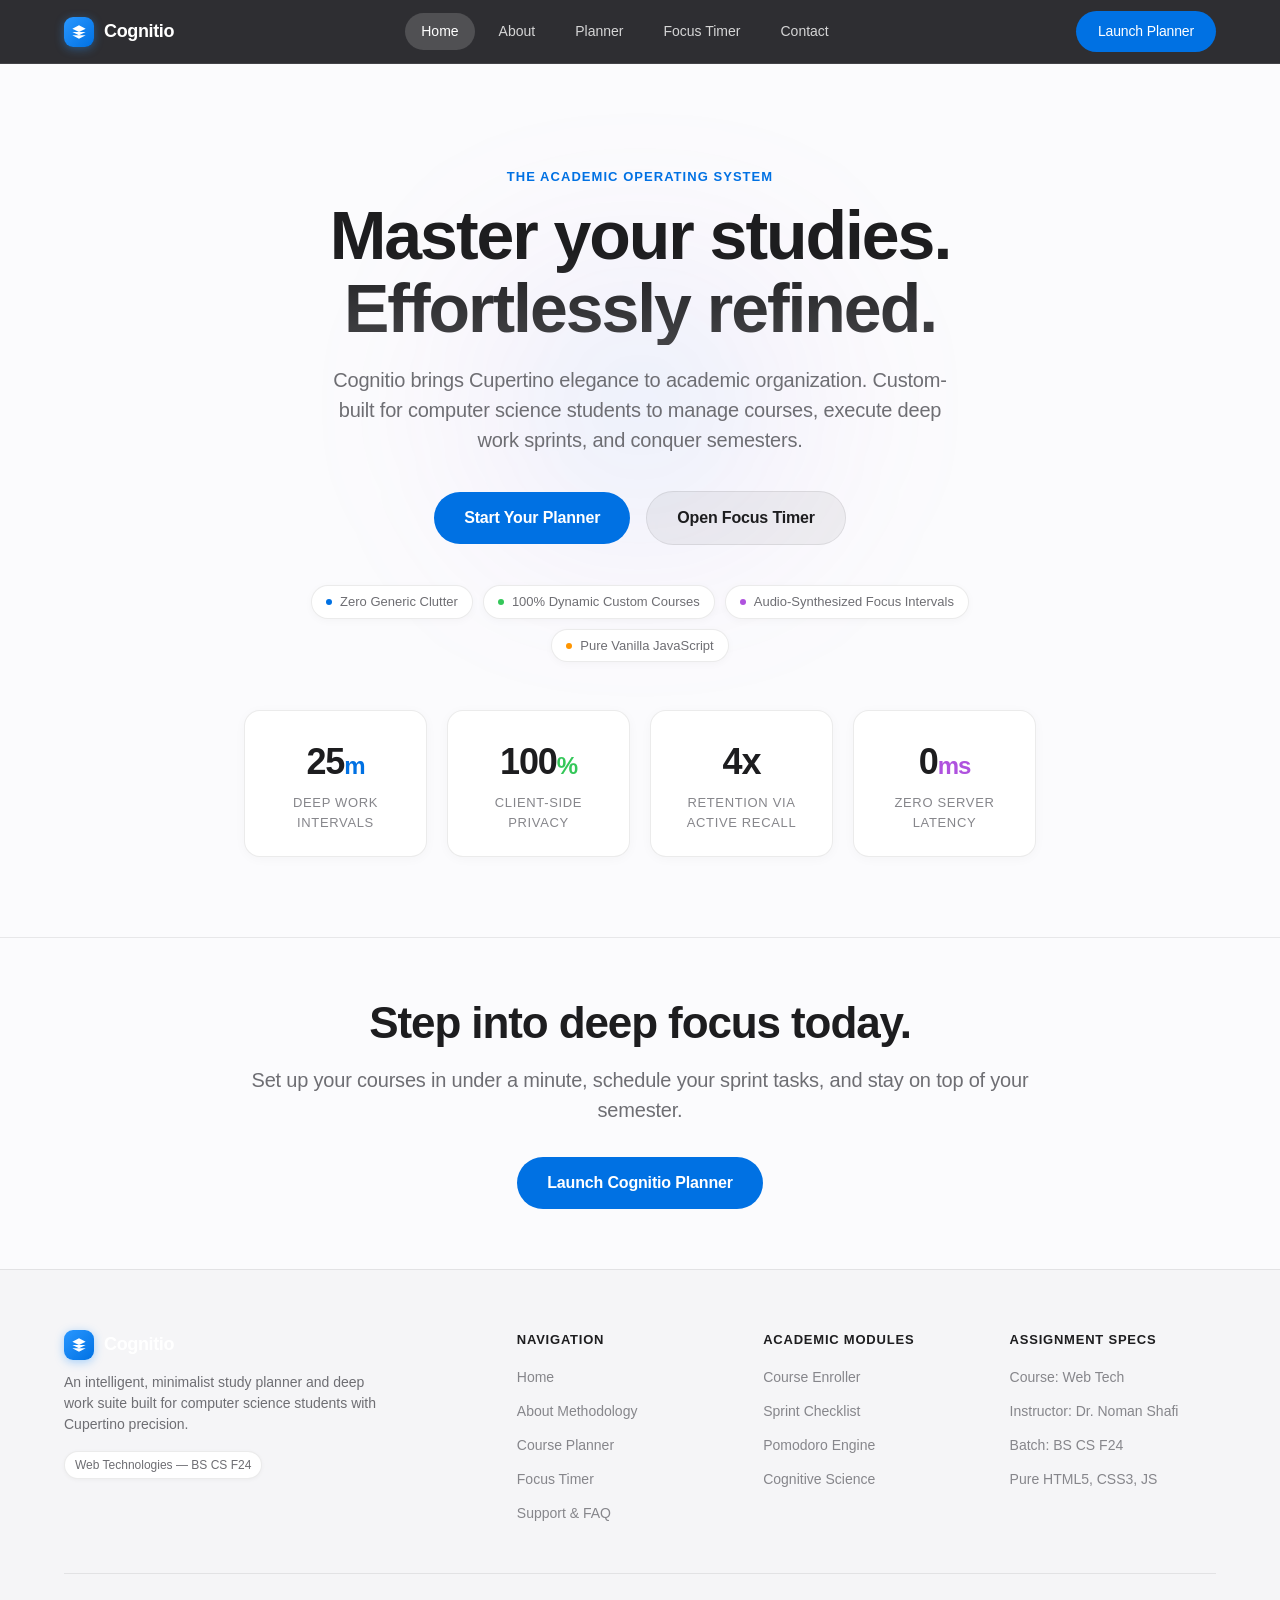
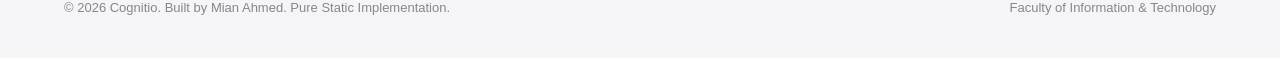
==== commit 3d9387c7: "Remove Bento feature grid and carousel slider from home page and prune related script and styles" ====
--- a/index.html
+++ b/index.html
@@ -126,226 +126,7 @@
       </div>
     </section>
 
-    <!-- 2. Apple Bento Grid Feature Showcase -->
-    <section class="section-padding" style="background: var(--bg-secondary);">
-      <div class="container">
-        <div class="text-center" style="max-width: 650px; margin: 0 auto 56px;">
-          <span class="eyebrow">Engineered For Excellence</span>
-          <h2 class="headline-section">Designed around how you think.</h2>
-          <p class="subheadline" style="margin-top: 14px;">
-            Every element in Cognitio is crafted to minimize cognitive friction, letting you concentrate on what truly counts: deep learning.
-          </p>
-        </div>
-
-        <div class="bento-grid">
-          <!-- Card 1: Dynamic Custom Courses (Span 8) -->
-          <article class="bento-card bento-span-8">
-            <div class="bento-card-header">
-              <div class="card-icon-pill" style="color: var(--apple-blue);">
-                <svg viewBox="0 0 24 24" fill="none" stroke="currentColor" stroke-width="2">
-                  <path d="M4 19.5A2.5 2.5 0 0 1 6.5 17H20"/>
-                  <path d="M6.5 2H20v20H6.5A2.5 2.5 0 0 1 4 19.5v-15A2.5 2.5 0 0 1 6.5 2z"/>
-                </svg>
-              </div>
-              <span class="pill-tag" style="background: rgba(41, 151, 255, 0.1); color: var(--apple-blue);">Dynamic DOM</span>
-            </div>
-            <h3 style="font-size: 1.5rem; font-weight: 700; color: var(--text-primary); margin-bottom: 10px;">
-              Personalized Course Architecture
-            </h3>
-            <p style="color: var(--text-secondary); line-height: 1.6; max-width: 540px; margin-bottom: 24px;">
-              No pre-seeded dummy courses or generic placeholders. Begin with a clean canvas, add your exact semester curriculum with custom color badges, credit hours, and instructors, and manage study tasks tied directly to them.
-            </p>
-            <div style="margin-top: auto;">
-              <a href="planner.html" class="btn btn-secondary btn-sm">Explore Planner &rarr;</a>
-            </div>
-          </article>
-
-          <!-- Card 2: Apple Watch-inspired Focus Timer (Span 4) -->
-          <article class="bento-card bento-span-4">
-            <div class="bento-card-header">
-              <div class="card-icon-pill" style="color: var(--apple-orange);">
-                <svg viewBox="0 0 24 24" fill="none" stroke="currentColor" stroke-width="2">
-                  <circle cx="12" cy="12" r="10"/>
-                  <polyline points="12 6 12 12 16 14"/>
-                </svg>
-              </div>
-              <span class="pill-tag" style="background: rgba(255, 159, 10, 0.1); color: var(--apple-orange);">Focus Hub</span>
-            </div>
-            <h3 style="font-size: 1.5rem; font-weight: 700; color: var(--text-primary); margin-bottom: 10px;">
-              Pomodoro Engine
-            </h3>
-            <p style="color: var(--text-secondary); line-height: 1.6; margin-bottom: 24px;">
-              Smooth circular countdown with Web Audio API chime synthesis. Effortlessly toggle between 25-min sprints, short breaks, and long recovery periods.
-            </p>
-            <div style="margin-top: auto;">
-              <a href="timer.html" class="btn btn-secondary btn-sm">Start Focus &rarr;</a>
-            </div>
-          </article>
-
-          <!-- Card 3: Active Recall Philosophy (Span 4) -->
-          <article class="bento-card bento-span-4">
-            <div class="bento-card-header">
-              <div class="card-icon-pill" style="color: var(--apple-purple);">
-                <svg viewBox="0 0 24 24" fill="none" stroke="currentColor" stroke-width="2">
-                  <polygon points="12 2 15.09 8.26 22 9.27 17 14.14 18.18 21.02 12 17.77 5.82 21.02 7 14.14 2 9.27 8.91 8.26 12 2"/>
-                </svg>
-              </div>
-              <span class="pill-tag" style="background: rgba(191, 90, 242, 0.1); color: var(--apple-purple);">Cognitive Science</span>
-            </div>
-            <h3 style="font-size: 1.5rem; font-weight: 700; color: var(--text-primary); margin-bottom: 10px;">
-              Scientifically Proven
-            </h3>
-            <p style="color: var(--text-secondary); line-height: 1.6; margin-bottom: 24px;">
-              Ground your study habits in spaced repetition, active recall, and the Feynman technique. Learn how to retain computer science concepts permanently.
-            </p>
-            <div style="margin-top: auto;">
-              <a href="about.html" class="btn btn-secondary btn-sm">Read Science &rarr;</a>
-            </div>
-          </article>
-
-          <!-- Card 4: Client-side Form Validation & Support (Span 8) -->
-          <article class="bento-card bento-span-8">
-            <div class="bento-card-header">
-              <div class="card-icon-pill" style="color: var(--apple-green);">
-                <svg viewBox="0 0 24 24" fill="none" stroke="currentColor" stroke-width="2">
-                  <path d="M21 15a2 2 0 0 1-2 2H7l-4 4V5a2 2 0 0 1 2-2h14a2 2 0 0 1 2 2z"/>
-                </svg>
-              </div>
-              <span class="pill-tag" style="background: rgba(48, 209, 88, 0.1); color: var(--apple-green);">Interactive FAQ</span>
-            </div>
-            <h3 style="font-size: 1.5rem; font-weight: 700; color: var(--text-primary); margin-bottom: 10px;">
-              Student Support & Interactive Desk
-            </h3>
-            <p style="color: var(--text-secondary); line-height: 1.6; max-width: 540px; margin-bottom: 24px;">
-              Equipped with real-time regex client-side form validation, immediate user feedback badges, and an interactive animated accordion resolving common study dilemmas.
-            </p>
-            <div style="margin-top: auto;">
-              <a href="contact.html" class="btn btn-secondary btn-sm">Visit Helpdesk &rarr;</a>
-            </div>
-          </article>
-        </div>
-      </div>
-    </section>
-
-    <!-- 3. Interactive Productivity Carousel Slider -->
-    <section class="section-padding">
-      <div class="container">
-        <div class="text-center" style="max-width: 650px; margin: 0 auto 40px;">
-          <span class="eyebrow">Proven Study Wisdom</span>
-          <h2 class="headline-section">Strategies from top achievers.</h2>
-          <p class="subheadline" style="margin-top: 14px;">
-            Actionable productivity insights to guide your daily revision cycles.
-          </p>
-        </div>
-
-        <div class="carousel-wrapper">
-          <div class="carousel-track-container">
-            <div id="tipsCarouselTrack" class="carousel-track">
-              <!-- Slide 1 -->
-              <div class="carousel-slide">
-                <div>
-                  <span class="slide-badge" style="background: rgba(41, 151, 255, 0.15); color: var(--apple-blue);">
-                    Active Recall
-                  </span>
-                  <p class="slide-quote">
-                    "Testing yourself repeatedly beats re-reading notes 10 to 1. Before reviewing a lecture, write down everything you remember on a blank page."
-                  </p>
-                </div>
-                <div class="slide-author">
-                  <div class="author-avatar">CS</div>
-                  <div class="author-info">
-                    <h4>Dr. Barbara Oakley</h4>
-                    <p>Author of 'A Mind for Numbers' & Learning How to Learn</p>
-                  </div>
-                </div>
-              </div>
-
-              <!-- Slide 2 -->
-              <div class="carousel-slide">
-                <div>
-                  <span class="slide-badge" style="background: rgba(48, 209, 88, 0.15); color: var(--apple-green);">
-                    Time-Blocking
-                  </span>
-                  <p class="slide-quote">
-                    "Decide what you are going to work on before you open your laptop. A 25-minute sprint with zero notification tabs accomplishes more than three hours of distracted multi-tasking."
-                  </p>
-                </div>
-                <div class="slide-author">
-                  <div class="author-avatar" style="background: linear-gradient(135deg, #30d158, #0077ed);">CN</div>
-                  <div class="author-info">
-                    <h4>Cal Newport</h4>
-                    <p>Computer Science Professor, Georgetown University</p>
-                  </div>
-                </div>
-              </div>
-
-              <!-- Slide 3 -->
-              <div class="carousel-slide">
-                <div>
-                  <span class="slide-badge" style="background: rgba(191, 90, 242, 0.15); color: var(--apple-purple);">
-                    The Feynman Technique
-                  </span>
-                  <p class="slide-quote">
-                    "If you cannot explain a data structure or algorithm to an eight-year-old in plain language, you have not truly mastered it. Identify the gaps in your explanation."
-                  </p>
-                </div>
-                <div class="slide-author">
-                  <div class="author-avatar" style="background: linear-gradient(135deg, #bf5af2, #ff2d55);">RF</div>
-                  <div class="author-info">
-                    <h4>Richard Feynman</h4>
-                    <p>Theoretical Physicist & Nobel Laureate</p>
-                  </div>
-                </div>
-              </div>
-
-              <!-- Slide 4 -->
-              <div class="carousel-slide">
-                <div>
-                  <span class="slide-badge" style="background: rgba(255, 159, 10, 0.15); color: var(--apple-orange);">
-                    Spaced Repetition
-                  </span>
-                  <p class="slide-quote">
-                    "Memory decays exponentially unless reinforced at calculated intervals. Review key concepts on day 1, day 3, day 7, and day 21 to lock them into long-term retention."
-                  </p>
-                </div>
-                <div class="slide-author">
-                  <div class="author-avatar" style="background: linear-gradient(135deg, #ff9f0a, #ffd60a); color: #000;">HE</div>
-                  <div class="author-info">
-                    <h4>Hermann Ebbinghaus</h4>
-                    <p>Pioneer in Cognitive Psychology & Memory</p>
-                  </div>
-                </div>
-              </div>
-            </div>
-          </div>
-
-          <!-- Carousel Controls -->
-          <div class="carousel-controls">
-            <button id="prevSlideBtn" class="carousel-nav-btn" aria-label="Previous slide">
-              <svg width="20" height="20" viewBox="0 0 24 24" fill="none" stroke="currentColor" stroke-width="2">
-                <polyline points="15 18 9 12 15 6"/>
-              </svg>
-            </button>
-
-            <div id="carouselDots" class="carousel-dots">
-              <!-- Dynamically or statically synchronized dots -->
-              <button class="carousel-dot active" data-index="0" aria-label="Go to slide 1"></button>
-              <button class="carousel-dot" data-index="1" aria-label="Go to slide 2"></button>
-              <button class="carousel-dot" data-index="2" aria-label="Go to slide 3"></button>
-              <button class="carousel-dot" data-index="3" aria-label="Go to slide 4"></button>
-            </div>
-
-            <button id="nextSlideBtn" class="carousel-nav-btn" aria-label="Next slide">
-              <svg width="20" height="20" viewBox="0 0 24 24" fill="none" stroke="currentColor" stroke-width="2">
-                <polyline points="9 18 15 12 9 6"/>
-              </svg>
-            </button>
-          </div>
-        </div>
-      </div>
-    </section>
-
-    <!-- 4. Final Apple-Style Call to Action -->
+    <!-- 2. Final Apple-Style Call to Action -->
     <section class="section-padding-sm" style="text-align: center; border-top: 1px solid var(--border-subtle);">
       <div class="container container-narrow">
         <h2 class="headline-section" style="margin-bottom: 16px;">Step into deep focus today.</h2>
--- a/css/style.css
+++ b/css/style.css
@@ -888,144 +888,7 @@
 }
 
 /* --------------------------------------------------------------------------
-   13. Interactive Carousel Component (Apple Testimonial & Study Tips)
-   -------------------------------------------------------------------------- */
-.carousel-wrapper {
-  position: relative;
-  max-width: 900px;
-  margin: 0 auto;
-  overflow: hidden;
-  padding: 20px 0;
-}
-
-.carousel-track-container {
-  overflow: hidden;
-  width: 100%;
-  border-radius: var(--radius-xl);
-  background: #ffffff;
-  border: 1px solid var(--border-card);
-  box-shadow: 0 4px 24px rgba(0, 0, 0, 0.04);
-}
-
-.carousel-track {
-  display: flex;
-  transition: transform 0.5s var(--ease-apple);
-  will-change: transform;
-}
-
-.carousel-slide {
-  min-width: 100%;
-  padding: 48px 40px;
-  box-sizing: border-box;
-  display: flex;
-  flex-direction: column;
-  justify-content: space-between;
-}
-
-.slide-badge {
-  display: inline-flex;
-  align-items: center;
-  gap: 6px;
-  padding: 4px 12px;
-  border-radius: var(--radius-pill);
-  font-size: 0.75rem;
-  font-weight: 600;
-  text-transform: uppercase;
-  letter-spacing: 0.06em;
-  width: fit-content;
-  margin-bottom: 20px;
-}
-
-.slide-quote {
-  font-size: clamp(1.15rem, 2.5vw, 1.45rem);
-  font-weight: 500;
-  color: var(--text-primary);
-  line-height: 1.45;
-  letter-spacing: -0.015em;
-  margin-bottom: 24px;
-}
-
-.slide-author {
-  display: flex;
-  align-items: center;
-  gap: 14px;
-}
-
-.author-avatar {
-  width: 44px;
-  height: 44px;
-  border-radius: 50%;
-  background: linear-gradient(135deg, #0071e3, #af52de);
-  display: flex;
-  align-items: center;
-  justify-content: center;
-  font-weight: 600;
-  font-size: 0.875rem;
-  color: #ffffff;
-}
-
-.author-info h4 {
-  font-size: 0.9375rem;
-  font-weight: 600;
-  color: var(--text-primary);
-}
-
-.author-info p {
-  font-size: 0.8125rem;
-  color: var(--text-secondary);
-}
-
-/* Carousel Controls */
-.carousel-controls {
-  display: flex;
-  align-items: center;
-  justify-content: space-between;
-  margin-top: 24px;
-}
-
-.carousel-nav-btn {
-  width: 44px;
-  height: 44px;
-  border-radius: 50%;
-  background: #ffffff;
-  border: 1px solid var(--border-subtle);
-  color: var(--text-primary);
-  display: flex;
-  align-items: center;
-  justify-content: center;
-  box-shadow: 0 2px 8px rgba(0, 0, 0, 0.05);
-  transition: all var(--transition-fast);
-}
-
-.carousel-nav-btn:hover {
-  background: #f5f5f7;
-  transform: scale(1.05);
-}
-
-.carousel-dots {
-  display: flex;
-  align-items: center;
-  gap: 10px;
-}
-
-.carousel-dot {
-  width: 10px;
-  height: 10px;
-  border-radius: 50%;
-  background: rgba(0, 0, 0, 0.15);
-  border: none;
-  cursor: pointer;
-  transition: all var(--transition-fast);
-}
-
-.carousel-dot.active {
-  width: 28px;
-  border-radius: var(--radius-pill);
-  background: var(--apple-blue);
-}
-
-/* --------------------------------------------------------------------------
-   14. Interactive Study Technique Switcher (About Page)
+   13. Interactive Study Technique Switcher (About Page)
    -------------------------------------------------------------------------- */
 .technique-tabs {
   display: flex;
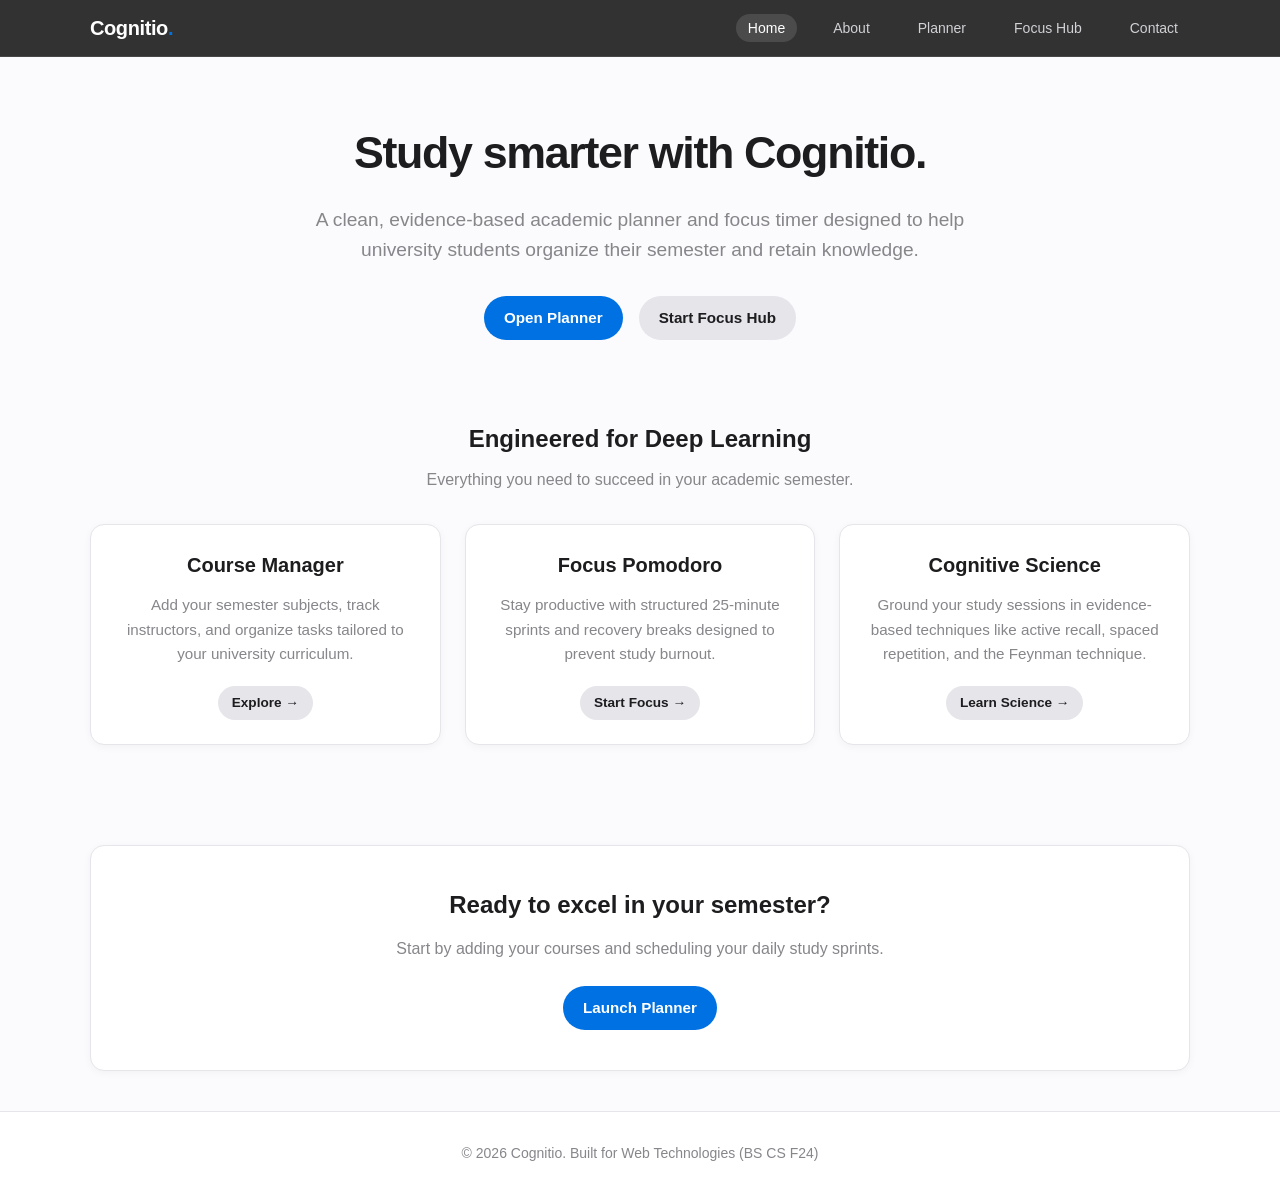
==== commit ddfecf01: "Simplify codebase for easy reverse engineering, add localStorage persistence to planner, remove cont" ====
--- a/index.html
+++ b/index.html
@@ -3,211 +3,103 @@
 <head>
   <meta charset="UTF-8">
   <meta name="viewport" content="width=device-width, initial-scale=1.0">
-  <meta name="description" content="Cognitio - The Apple-inspired intelligent study planner and focus suite for computer science students. Built with pure HTML5, CSS3, and JavaScript.">
-  <meta name="author" content="Mian Ahmed - BS CS F24">
-  <title>Cognitio — Smart Academic & Study Planner</title>
+  <title>Cognitio - Student Academic Planner & Focus Hub</title>
   <link rel="stylesheet" href="css/style.css">
   <link rel="stylesheet" href="css/responsive.css">
 </head>
 <body>
 
-  <!-- ========================================================================
-       Global Apple Frosted Glass Header
-       ======================================================================== -->
+  <!-- Site Header & Navigation Bar -->
   <header class="site-header">
-    <div class="container nav-container">
-      <!-- Brand Logo -->
-      <a href="index.html" class="brand" aria-label="Cognitio Home">
-        <span class="brand-icon">
-          <svg viewBox="0 0 24 24">
-            <path d="M12 2L2 7l10 5 10-5-10-5zM2 17l10 5 10-5M2 12l10 5 10-5"/>
-          </svg>
-        </span>
-        <span>Cognitio</span>
-      </a>
+    <nav class="navbar">
+      <a href="index.html" class="nav-brand">Cognitio<span>.</span></a>
 
-      <!-- Desktop Navigation Menu -->
-      <nav class="nav-menu" aria-label="Main Navigation">
-        <a href="index.html" class="nav-link active">Home</a>
-        <a href="about.html" class="nav-link">About</a>
-        <a href="planner.html" class="nav-link">Planner</a>
-        <a href="timer.html" class="nav-link">Focus Timer</a>
-        <a href="contact.html" class="nav-link">Contact</a>
-      </nav>
+      <ul class="nav-links">
+        <li><a href="index.html" class="nav-link active">Home</a></li>
+        <li><a href="about.html" class="nav-link">About</a></li>
+        <li><a href="planner.html" class="nav-link">Planner</a></li>
+        <li><a href="timer.html" class="nav-link">Focus Hub</a></li>
+        <li><a href="contact.html" class="nav-link">Contact</a></li>
+      </ul>
 
-      <!-- Desktop Action CTA & Mobile Hamburger -->
-      <div class="nav-actions">
-        <a href="planner.html" class="btn btn-primary nav-cta-desktop">Launch Planner</a>
-        <button id="hamburgerBtn" class="hamburger" aria-label="Toggle navigation menu" aria-expanded="false">
-          <div class="hamburger-bars">
-            <span></span>
-            <span></span>
-            <span></span>
-          </div>
-        </button>
-      </div>
-    </div>
+      <!-- Mobile Hamburger Button -->
+      <button id="hamburgerBtn" class="hamburger" aria-label="Toggle Menu">&#9776;</button>
+    </nav>
+
+    <!-- Mobile Navigation Drawer -->
+    <ul id="mobileNav" class="mobile-nav">
+      <li><a href="index.html" class="mobile-nav-link active">Home</a></li>
+      <li><a href="about.html" class="mobile-nav-link">About</a></li>
+      <li><a href="planner.html" class="mobile-nav-link">Planner</a></li>
+      <li><a href="timer.html" class="mobile-nav-link">Focus Hub</a></li>
+      <li><a href="contact.html" class="mobile-nav-link">Contact</a></li>
+    </ul>
   </header>
 
-  <!-- Mobile Drawer Menu -->
-  <aside id="mobileNav" class="mobile-nav" aria-label="Mobile Navigation">
-    <div class="mobile-nav-links">
-      <a href="index.html" class="mobile-nav-link active">Home</a>
-      <a href="about.html" class="mobile-nav-link">About</a>
-      <a href="planner.html" class="mobile-nav-link">Planner</a>
-      <a href="timer.html" class="mobile-nav-link">Focus Timer</a>
-      <a href="contact.html" class="mobile-nav-link">Contact</a>
-    </div>
-    <div class="mobile-nav-footer">
-      <a href="planner.html" class="btn btn-primary" style="width: 100%;">Open Planner</a>
-    </div>
-  </aside>
+  <!-- Main Content -->
+  <main>
+    <!-- Hero Section -->
+    <section class="hero container">
+      <h1>Study smarter with Cognitio.</h1>
+      <p>A clean, evidence-based academic planner and focus timer designed to help university students organize their semester and retain knowledge.</p>
+      <div class="hero-actions">
+        <a href="planner.html" class="btn btn-primary">Open Planner</a>
+        <a href="timer.html" class="btn btn-secondary">Start Focus Hub</a>
+      </div>
+    </section>
 
-  <!-- ========================================================================
-       Main Content
-       ======================================================================== -->
-  <main id="mainContent">
+    <!-- Core Features Section -->
+    <section class="container">
+      <div class="text-center" style="margin-bottom: 32px;">
+        <h2>Engineered for Deep Learning</h2>
+        <p style="color: var(--text-muted); margin-top: 8px;">Everything you need to succeed in your academic semester.</p>
+      </div>
 
-    <!-- 1. Hero Section -->
-    <section class="hero-section">
-      <div class="hero-glow"></div>
-      <div class="container hero-content">
-        <span class="eyebrow">The Academic Operating System</span>
-        <h1 class="headline-hero">Master your studies.<br>Effortlessly refined.</h1>
-        <p class="subheadline" style="max-width: 640px; margin: 20px auto 0;">
-          Cognitio brings Cupertino elegance to academic organization. Custom-built for computer science students to manage courses, execute deep work sprints, and conquer semesters.
-        </p>
-
-        <!-- CTA Buttons -->
-        <div class="hero-cta-group">
-          <a href="planner.html" class="btn btn-primary btn-lg">Start Your Planner</a>
-          <a href="timer.html" class="btn btn-secondary btn-lg">Open Focus Timer</a>
-        </div>
-
-        <!-- Cupertino Feature Pills -->
-        <div class="feature-tags">
-          <div class="pill-tag">
-            <span class="pill-tag-dot" style="background: var(--apple-blue);"></span>
-            Zero Generic Clutter
-          </div>
-          <div class="pill-tag">
-            <span class="pill-tag-dot" style="background: var(--apple-green);"></span>
-            100% Dynamic Custom Courses
-          </div>
-          <div class="pill-tag">
-            <span class="pill-tag-dot" style="background: var(--apple-purple);"></span>
-            Audio-Synthesized Focus Intervals
-          </div>
-          <div class="pill-tag">
-            <span class="pill-tag-dot" style="background: var(--apple-orange);"></span>
-            Pure Vanilla JavaScript
+      <div class="grid-3">
+        <!-- Feature 1 -->
+        <div class="card text-center">
+          <h3 class="card-title">Course Manager</h3>
+          <p class="card-text">Add your semester subjects, track instructors, and organize tasks tailored to your university curriculum.</p>
+          <div style="margin-top: 20px;">
+            <a href="planner.html" class="btn btn-secondary btn-sm">Explore &rarr;</a>
           </div>
         </div>
 
-        <!-- Academic Stats Strip -->
-        <div class="stats-grid">
-          <div class="stat-item">
-            <div class="stat-number">25<span style="color: var(--apple-blue); font-size: 1.5rem;">m</span></div>
-            <div class="stat-label">Deep Work Intervals</div>
+        <!-- Feature 2 -->
+        <div class="card text-center">
+          <h3 class="card-title">Focus Pomodoro</h3>
+          <p class="card-text">Stay productive with structured 25-minute sprints and recovery breaks designed to prevent study burnout.</p>
+          <div style="margin-top: 20px;">
+            <a href="timer.html" class="btn btn-secondary btn-sm">Start Focus &rarr;</a>
           </div>
-          <div class="stat-item">
-            <div class="stat-number">100<span style="color: var(--apple-green); font-size: 1.5rem;">%</span></div>
-            <div class="stat-label">Client-Side Privacy</div>
-          </div>
-          <div class="stat-item">
-            <div class="stat-number">4x</div>
-            <div class="stat-label">Retention via Active Recall</div>
-          </div>
-          <div class="stat-item">
-            <div class="stat-number">0<span style="color: var(--apple-purple); font-size: 1.5rem;">ms</span></div>
-            <div class="stat-label">Zero Server Latency</div>
+        </div>
+
+        <!-- Feature 3 -->
+        <div class="card text-center">
+          <h3 class="card-title">Cognitive Science</h3>
+          <p class="card-text">Ground your study sessions in evidence-based techniques like active recall, spaced repetition, and the Feynman technique.</p>
+          <div style="margin-top: 20px;">
+            <a href="about.html" class="btn btn-secondary btn-sm">Learn Science &rarr;</a>
           </div>
         </div>
       </div>
     </section>
 
-    <!-- 2. Final Apple-Style Call to Action -->
-    <section class="section-padding-sm" style="text-align: center; border-top: 1px solid var(--border-subtle);">
-      <div class="container container-narrow">
-        <h2 class="headline-section" style="margin-bottom: 16px;">Step into deep focus today.</h2>
-        <p class="subheadline" style="margin-bottom: 32px;">
-          Set up your courses in under a minute, schedule your sprint tasks, and stay on top of your semester.
-        </p>
-        <a href="planner.html" class="btn btn-primary btn-lg">Launch Cognitio Planner</a>
+    <!-- Call to Action Banner -->
+    <section class="container text-center" style="margin-top: 20px;">
+      <div class="card" style="padding: 40px 20px;">
+        <h2>Ready to excel in your semester?</h2>
+        <p style="color: var(--text-muted); margin: 12px 0 24px;">Start by adding your courses and scheduling your daily study sprints.</p>
+        <a href="planner.html" class="btn btn-primary">Launch Planner</a>
       </div>
     </section>
-
   </main>
 
-  <!-- ========================================================================
-       Global Apple-Style Minimalist Footer
-       ======================================================================== -->
+  <!-- Site Footer -->
   <footer class="site-footer">
-    <div class="container">
-      <div class="footer-grid">
-        <!-- Col 1: Brand & Assignment Info -->
-        <div class="footer-brand">
-          <a href="index.html" class="brand">
-            <span class="brand-icon">
-              <svg viewBox="0 0 24 24">
-                <path d="M12 2L2 7l10 5 10-5-10-5zM2 17l10 5 10-5M2 12l10 5 10-5"/>
-              </svg>
-            </span>
-            <span>Cognitio</span>
-          </a>
-          <p>
-            An intelligent, minimalist study planner and deep work suite built for computer science students with Cupertino precision.
-          </p>
-          <div style="margin-top: 16px;">
-            <span class="footer-academic-badge">
-              Web Technologies — BS CS F24
-            </span>
-          </div>
-        </div>
-
-        <!-- Col 2: Navigation -->
-        <div>
-          <h4 class="footer-title">Navigation</h4>
-          <ul class="footer-links">
-            <li><a href="index.html" class="footer-link">Home</a></li>
-            <li><a href="about.html" class="footer-link">About Methodology</a></li>
-            <li><a href="planner.html" class="footer-link">Course Planner</a></li>
-            <li><a href="timer.html" class="footer-link">Focus Timer</a></li>
-            <li><a href="contact.html" class="footer-link">Support & FAQ</a></li>
-          </ul>
-        </div>
-
-        <!-- Col 3: Academic Highlights -->
-        <div>
-          <h4 class="footer-title">Academic Modules</h4>
-          <ul class="footer-links">
-            <li><a href="planner.html" class="footer-link">Course Enroller</a></li>
-            <li><a href="planner.html" class="footer-link">Sprint Checklist</a></li>
-            <li><a href="timer.html" class="footer-link">Pomodoro Engine</a></li>
-            <li><a href="about.html" class="footer-link">Cognitive Science</a></li>
-          </ul>
-        </div>
-
-        <!-- Col 4: Course Info -->
-        <div>
-          <h4 class="footer-title">Assignment Specs</h4>
-          <ul class="footer-links">
-            <li><span class="footer-link">Course: Web Tech</span></li>
-            <li><span class="footer-link">Instructor: Dr. Noman Shafi</span></li>
-            <li><span class="footer-link">Batch: BS CS F24</span></li>
-            <li><span class="footer-link">Pure HTML5, CSS3, JS</span></li>
-          </ul>
-        </div>
-      </div>
-
-      <div class="footer-bottom">
-        <p>&copy; 2026 Cognitio. Built by Mian Ahmed. Pure Static Implementation.</p>
-        <p>Faculty of Information & Technology</p>
-      </div>
-    </div>
+    <p>&copy; 2026 Cognitio. Built for Web Technologies (BS CS F24)</p>
   </footer>
 
-  <!-- Main JavaScript File -->
   <script src="js/main.js"></script>
 </body>
 </html>
--- a/css/style.css
+++ b/css/style.css
@@ -1,1763 +1,477 @@
 /* ==========================================================================
-   Cognitio - Apple.com Aesthetic Design System (Clean White Theme)
+   Cognitio - Master Stylesheet
    Course: Web Technologies (BS CS F24) - Assignment 01
-   Instructor: Dr. Noman Shafi
-   Note: White body & card surfaces with dark frosted glass navigation bar.
+   Theme: Apple Clean Aesthetic (White Body, Dark Navigation Bar)
    ========================================================================== */
 
-/* --------------------------------------------------------------------------
-   1. CSS Custom Properties (Theme Tokens)
-   -------------------------------------------------------------------------- */
+/* 1. CSS Variables / Design Tokens */
 :root {
-  /* Surface & Background Colors */
-  --bg-primary: #fbfbfd;
-  --bg-secondary: #f5f5f7;
-  --bg-tertiary: #ebebed;
-  --bg-card: #ffffff;
-  --bg-card-hover: #ffffff;
-  --bg-glass: rgba(255, 255, 255, 0.82);
-  --bg-glass-nav: rgba(18, 18, 22, 0.88); /* Sleek dark frosted glass top bar */
-  --bg-input: #ffffff;
-
-  /* Borders & Dividers */
-  --border-subtle: rgba(0, 0, 0, 0.08);
-  --border-card: rgba(0, 0, 0, 0.08);
-  --border-focus: #0071e3;
-
-  /* Typography Colors */
-  --text-primary: #1d1d1f;
-  --text-secondary: #6e6e73;
-  --text-muted: #86868b;
-  --text-inverse: #ffffff;
-
-  /* Apple Accent Colors */
-  --apple-blue: #0071e3;
-  --apple-blue-hover: #0077ed;
-  --apple-green: #34c759;
-  --apple-purple: #af52de;
-  --apple-orange: #ff9500;
-  --apple-red: #ff3b30;
-  --apple-teal: #30b0c7;
-
-  /* Typography Stack */
-  --font-family: -apple-system, BlinkMacSystemFont, "SF Pro Display", "SF Pro Text", "Inter", "Segoe UI", Roboto, sans-serif;
-  --font-mono: "SF Mono", Menlo, Monaco, Consolas, "Courier New", monospace;
-
-  /* Border Radii */
-  --radius-xs: 6px;
-  --radius-sm: 10px;
-  --radius-md: 16px;
-  --radius-lg: 24px;
-  --radius-xl: 32px;
+  --primary-color: #0071e3;       /* Apple Blue */
+  --primary-hover: #0077ed;
+  --danger-color: #ff3b30;        /* Apple Red */
+  --success-color: #34c759;       /* Apple Green */
+  --bg-page: #fbfbfd;             /* Clean Apple Light Background */
+  --bg-card: #ffffff;             /* Pure White Card Surface */
+  --text-main: #1d1d1f;           /* Deep Charcoal Text */
+  --text-muted: #86868b;          /* Secondary Gray Text */
+  --border-color: #e5e5ea;        /* Subtle Border */
+  --shadow-sm: 0 2px 8px rgba(0, 0, 0, 0.04);
+  --shadow-md: 0 4px 16px rgba(0, 0, 0, 0.08);
+  --radius-sm: 8px;
+  --radius-md: 14px;
   --radius-pill: 9999px;
-
-  /* Shadows & Glows */
-  --shadow-subtle: 0 4px 20px rgba(0, 0, 0, 0.04);
-  --shadow-elevated: 0 12px 40px rgba(0, 0, 0, 0.08);
-  --shadow-blue-glow: 0 0 40px rgba(0, 113, 227, 0.15);
-
-  /* Transitions & Timing */
-  --ease-apple: cubic-bezier(0.16, 1, 0.3, 1);
-  --transition-fast: 0.2s var(--ease-apple);
-  --transition-normal: 0.35s var(--ease-apple);
-  --transition-slow: 0.6s var(--ease-apple);
-
-  /* Layout */
-  --max-width: 1200px;
-  --nav-height: 64px;
-}
-
-/* --------------------------------------------------------------------------
-   2. Reset & Base Styles
-   -------------------------------------------------------------------------- */
-*, *::before, *::after {
-  box-sizing: border-box;
+  --transition: all 0.2s ease;
+}
+
+/* 2. Global Reset & Base Typography */
+* {
   margin: 0;
   padding: 0;
-}
-
-html {
-  font-size: 16px;
-  scroll-behavior: smooth;
-  color-scheme: light;
+  box-sizing: border-box;
 }
 
 body {
-  font-family: var(--font-family);
-  background-color: var(--bg-primary);
-  color: var(--text-primary);
-  line-height: 1.5;
-  -webkit-font-smoothing: antialiased;
-  -moz-osx-font-smoothing: grayscale;
+  font-family: -apple-system, BlinkMacSystemFont, "Segoe UI", Roboto, Helvetica, Arial, sans-serif;
+  background-color: var(--bg-page);
+  color: var(--text-main);
+  line-height: 1.6;
   min-height: 100vh;
   display: flex;
   flex-direction: column;
-  overflow-x: hidden;
 }
 
 main {
   flex: 1;
 }
 
-img, svg {
-  display: block;
-  max-width: 100%;
-}
-
 a {
-  color: inherit;
+  color: var(--primary-color);
   text-decoration: none;
-  transition: color var(--transition-fast);
-}
-
-button, input, select, textarea {
-  font-family: inherit;
-  font-size: inherit;
-  color: inherit;
-  background: transparent;
-  border: none;
-  outline: none;
-}
-
-button {
-  cursor: pointer;
-}
-
-ul, ol {
-  list-style: none;
-}
-
-/* --------------------------------------------------------------------------
-   3. Container & Grid Utilities
-   -------------------------------------------------------------------------- */
+  transition: var(--transition);
+}
+
+a:hover {
+  text-decoration: underline;
+}
+
+/* 3. Layout Containers & Grid */
 .container {
-  width: 100%;
-  max-width: var(--max-width);
-  margin-left: auto;
-  margin-right: auto;
-  padding-left: 24px;
-  padding-right: 24px;
-}
-
-.container-narrow {
-  max-width: 860px;
-}
-
-.section-padding {
-  padding-top: 96px;
-  padding-bottom: 96px;
-}
-
-.section-padding-sm {
-  padding-top: 60px;
-  padding-bottom: 60px;
-}
-
-/* --------------------------------------------------------------------------
-   4. Typography Utilities
-   -------------------------------------------------------------------------- */
-.eyebrow {
-  display: inline-block;
-  font-size: 0.8125rem;
-  font-weight: 600;
-  letter-spacing: 0.08em;
-  text-transform: uppercase;
-  color: var(--apple-blue);
-  margin-bottom: 12px;
-}
-
-.headline-hero {
-  font-size: clamp(2.5rem, 6vw, 4.25rem);
-  font-weight: 700;
-  letter-spacing: -0.03em;
-  line-height: 1.08;
-  background: linear-gradient(180deg, #1d1d1f 35%, #434346 100%);
-  -webkit-background-clip: text;
-  -webkit-text-fill-color: transparent;
-}
-
-.headline-section {
-  font-size: clamp(1.85rem, 4vw, 2.75rem);
-  font-weight: 700;
-  letter-spacing: -0.025em;
-  line-height: 1.15;
-  color: var(--text-primary);
-}
-
-.subheadline {
-  font-size: clamp(1.05rem, 2vw, 1.25rem);
-  font-weight: 400;
-  color: var(--text-secondary);
-  line-height: 1.5;
-  letter-spacing: -0.01em;
+  width: 90%;
+  max-width: 1100px;
+  margin: 0 auto;
+  padding: 40px 0;
 }
 
 .text-center {
   text-align: center;
 }
 
-.gradient-text-blue {
-  background: linear-gradient(135deg, #0071e3, #30b0c7);
-  -webkit-background-clip: text;
-  -webkit-text-fill-color: transparent;
-}
-
-.gradient-text-purple {
-  background: linear-gradient(135deg, #af52de, #ff2d55);
-  -webkit-background-clip: text;
-  -webkit-text-fill-color: transparent;
-}
-
-.gradient-text-orange {
-  background: linear-gradient(135deg, #ff9500, #ffcc00);
-  -webkit-background-clip: text;
-  -webkit-text-fill-color: transparent;
-}
-
-/* --------------------------------------------------------------------------
-   5. Apple Frosted Glass Header & Navigation (Dark Top Bar Excluded from Light Theme)
-   -------------------------------------------------------------------------- */
+.grid-2 {
+  display: grid;
+  grid-template-columns: 1fr 1fr;
+  gap: 24px;
+}
+
+.grid-3 {
+  display: grid;
+  grid-template-columns: repeat(3, 1fr);
+  gap: 24px;
+}
+
+/* 4. Top Navigation Bar (Dark Frosted Glass) */
 .site-header {
   position: sticky;
   top: 0;
-  left: 0;
-  width: 100%;
-  height: var(--nav-height);
   z-index: 1000;
-  background: var(--bg-glass-nav);
-  backdrop-filter: blur(20px) saturate(180%);
-  -webkit-backdrop-filter: blur(20px) saturate(180%);
+  background: rgba(22, 22, 23, 0.88);
+  backdrop-filter: blur(16px);
+  -webkit-backdrop-filter: blur(16px);
   border-bottom: 1px solid rgba(255, 255, 255, 0.1);
-  transition: background-color var(--transition-normal);
-}
-
-.nav-container {
+}
+
+.navbar {
   display: flex;
   align-items: center;
   justify-content: space-between;
-  height: 100%;
-}
-
-/* Brand Logo (Crisp White on Dark Nav) */
-.brand {
-  display: flex;
-  align-items: center;
-  gap: 10px;
-  font-size: 1.125rem;
-  font-weight: 600;
+  width: 90%;
+  max-width: 1100px;
+  margin: 0 auto;
+  height: 56px;
+}
+
+.nav-brand {
+  font-size: 1.25rem;
+  font-weight: 700;
+  color: #ffffff;
   letter-spacing: -0.02em;
-  color: #ffffff;
-}
-
-.brand-icon {
-  width: 30px;
-  height: 30px;
-  border-radius: 9px;
-  background: linear-gradient(135deg, #2997ff, #0071e3);
-  display: flex;
-  align-items: center;
-  justify-content: center;
-  box-shadow: 0 2px 10px rgba(41, 151, 255, 0.4);
-}
-
-.brand-icon svg {
-  width: 16px;
-  height: 16px;
-  fill: #ffffff;
-}
-
-/* Desktop Nav Links */
-.nav-menu {
-  display: flex;
-  align-items: center;
-  gap: 8px;
+}
+
+.nav-brand span {
+  color: var(--primary-color);
+}
+
+.nav-links {
+  display: flex;
+  gap: 24px;
+  list-style: none;
 }
 
 .nav-link {
-  padding: 8px 16px;
+  color: #d1d1d6;
   font-size: 0.875rem;
-  font-weight: 400;
-  color: rgba(255, 255, 255, 0.8);
+  font-weight: 500;
+  padding: 6px 12px;
   border-radius: var(--radius-pill);
-  transition: color var(--transition-fast), background-color var(--transition-fast);
-}
-
-.nav-link:hover {
-  color: #ffffff;
-  background-color: rgba(255, 255, 255, 0.1);
-}
-
+  transition: var(--transition);
+}
+
+.nav-link:hover,
 .nav-link.active {
   color: #ffffff;
-  font-weight: 500;
-  background-color: rgba(255, 255, 255, 0.16);
-}
-
-/* Header Action CTA */
-.nav-actions {
-  display: flex;
-  align-items: center;
-  gap: 12px;
-}
-
-/* Mobile Hamburger Button */
+  background: rgba(255, 255, 255, 0.12);
+  text-decoration: none;
+}
+
+/* Mobile Hamburger Trigger */
 .hamburger {
   display: none;
-  width: 40px;
-  height: 40px;
-  border-radius: 10px;
-  align-items: center;
-  justify-content: center;
-  background: rgba(255, 255, 255, 0.08);
-  border: 1px solid rgba(255, 255, 255, 0.15);
-  color: #ffffff;
-}
-
-.hamburger-bars {
-  position: relative;
-  width: 18px;
-  height: 14px;
-}
-
-.hamburger-bars span {
-  display: block;
-  position: absolute;
-  height: 2px;
-  width: 100%;
-  background: #ffffff;
-  border-radius: 2px;
-  opacity: 1;
-  left: 0;
-  transform: rotate(0deg);
-  transition: 0.25s ease-in-out;
-}
-
-.hamburger-bars span:nth-child(1) { top: 0px; }
-.hamburger-bars span:nth-child(2) { top: 6px; }
-.hamburger-bars span:nth-child(3) { top: 12px; }
-
-.hamburger.is-open .hamburger-bars span:nth-child(1) {
-  top: 6px;
-  transform: rotate(135deg);
-}
-.hamburger.is-open .hamburger-bars span:nth-child(2) {
-  opacity: 0;
-  left: -20px;
-}
-.hamburger.is-open .hamburger-bars span:nth-child(3) {
-  top: 6px;
-  transform: rotate(-135deg);
-}
-
-/* Mobile Navigation Drawer */
+  background: none;
+  border: none;
+  color: #ffffff;
+  font-size: 1.5rem;
+  cursor: pointer;
+}
+
 .mobile-nav {
   display: none;
-  position: fixed;
-  top: var(--nav-height);
-  left: 0;
-  width: 100%;
-  height: calc(100vh - var(--nav-height));
-  background: rgba(18, 18, 22, 0.96);
-  backdrop-filter: blur(25px);
-  -webkit-backdrop-filter: blur(25px);
-  padding: 32px 24px;
-  z-index: 999;
+  background: #161617;
+  padding: 16px;
+  list-style: none;
+}
+
+.mobile-nav.open {
+  display: flex;
   flex-direction: column;
-  justify-content: space-between;
-  border-top: 1px solid rgba(255, 255, 255, 0.1);
-  transform: translateY(-10px);
-  opacity: 0;
-  pointer-events: none;
-  transition: opacity 0.3s var(--ease-apple), transform 0.3s var(--ease-apple);
-}
-
-.mobile-nav.is-open {
-  display: flex;
-  opacity: 1;
-  pointer-events: auto;
-  transform: translateY(0);
-}
-
-.mobile-nav-links {
-  display: flex;
-  flex-direction: column;
-  gap: 16px;
+  gap: 12px;
 }
 
 .mobile-nav-link {
-  font-size: 1.35rem;
-  font-weight: 500;
-  color: rgba(255, 255, 255, 0.8);
-  padding: 12px 0;
-  border-bottom: 1px solid rgba(255, 255, 255, 0.08);
-  transition: color var(--transition-fast), padding-left var(--transition-fast);
-}
-
-.mobile-nav-link:hover, .mobile-nav-link.active {
-  color: #ffffff;
-  padding-left: 8px;
-}
-
-/* --------------------------------------------------------------------------
-   6. Buttons (Apple Pill Style)
-   -------------------------------------------------------------------------- */
+  color: #d1d1d6;
+  font-size: 1rem;
+  padding: 8px 12px;
+  display: block;
+}
+
+.mobile-nav-link.active {
+  color: #ffffff;
+  font-weight: 600;
+}
+
+/* 5. Buttons */
 .btn {
-  display: inline-flex;
-  align-items: center;
-  justify-content: center;
-  gap: 8px;
-  padding: 10px 22px;
-  font-size: 0.875rem;
-  font-weight: 500;
+  display: inline-block;
+  padding: 10px 20px;
+  font-size: 0.95rem;
+  font-weight: 600;
   border-radius: var(--radius-pill);
-  transition: all var(--transition-fast);
-  white-space: nowrap;
-  letter-spacing: -0.01em;
+  border: none;
+  cursor: pointer;
+  transition: var(--transition);
+  text-align: center;
 }
 
 .btn-primary {
-  background-color: var(--apple-blue);
+  background-color: var(--primary-color);
   color: #ffffff;
 }
 
 .btn-primary:hover {
-  background-color: var(--apple-blue-hover);
-  transform: scale(1.02);
-  box-shadow: 0 4px 15px rgba(0, 113, 227, 0.3);
-}
-
-.btn-primary:active {
-  transform: scale(0.98);
+  background-color: var(--primary-hover);
+  text-decoration: none;
 }
 
 .btn-secondary {
-  background-color: rgba(0, 0, 0, 0.05);
-  color: var(--text-primary);
-  border: 1px solid var(--border-card);
+  background-color: #e5e5ea;
+  color: var(--text-main);
 }
 
 .btn-secondary:hover {
-  background-color: rgba(0, 0, 0, 0.09);
-  border-color: rgba(0, 0, 0, 0.15);
-  transform: scale(1.02);
-}
-
-.btn-secondary:active {
-  transform: scale(0.98);
-}
-
-.btn-ghost {
-  color: var(--apple-blue);
-  padding: 8px 16px;
-}
-
-.btn-ghost:hover {
-  background-color: rgba(0, 113, 227, 0.08);
+  background-color: #d1d1d6;
+  text-decoration: none;
 }
 
 .btn-danger {
-  background: rgba(255, 59, 48, 0.1);
-  color: var(--apple-red);
-  border: 1px solid rgba(255, 59, 48, 0.25);
+  background-color: var(--danger-color);
+  color: #ffffff;
+  padding: 6px 14px;
+  font-size: 0.85rem;
 }
 
 .btn-danger:hover {
-  background: var(--apple-red);
-  color: #ffffff;
+  opacity: 0.9;
+  text-decoration: none;
 }
 
 .btn-sm {
   padding: 6px 14px;
-  font-size: 0.8125rem;
-}
-
-.btn-lg {
-  padding: 14px 30px;
-  font-size: 1rem;
+  font-size: 0.85rem;
+}
+
+/* 6. Cards & Containers */
+.card {
+  background: var(--bg-card);
+  border: 1px solid var(--border-color);
+  border-radius: var(--radius-md);
+  padding: 24px;
+  box-shadow: var(--shadow-sm);
+  transition: var(--transition);
+}
+
+.card:hover {
+  box-shadow: var(--shadow-md);
+}
+
+.card-title {
+  font-size: 1.25rem;
+  font-weight: 700;
+  margin-bottom: 12px;
+}
+
+.card-text {
+  color: var(--text-muted);
+  font-size: 0.95rem;
+}
+
+/* 7. Hero Section (Home Page) */
+.hero {
+  padding: 60px 0 40px;
+  text-align: center;
+}
+
+.hero h1 {
+  font-size: 2.8rem;
+  font-weight: 800;
+  letter-spacing: -0.03em;
+  margin-bottom: 16px;
+}
+
+.hero p {
+  font-size: 1.2rem;
+  color: var(--text-muted);
+  max-width: 650px;
+  margin: 0 auto 30px;
+}
+
+.hero-actions {
+  display: flex;
+  justify-content: center;
+  gap: 16px;
+}
+
+/* 8. Forms & Inputs */
+.form-group {
+  margin-bottom: 18px;
+}
+
+.form-label {
+  display: block;
+  font-size: 0.875rem;
   font-weight: 600;
-}
-
-/* --------------------------------------------------------------------------
-   7. Bento Grid & Card Components
-   -------------------------------------------------------------------------- */
-.bento-grid {
-  display: grid;
-  grid-template-columns: repeat(12, 1fr);
-  gap: 24px;
-}
-
-.bento-span-4 { grid-column: span 4; }
-.bento-span-6 { grid-column: span 6; }
-.bento-span-8 { grid-column: span 8; }
-.bento-span-12 { grid-column: span 12; }
-
-.bento-card {
-  background: var(--bg-card);
-  border: 1px solid var(--border-card);
-  border-radius: var(--radius-lg);
-  padding: 36px;
-  box-shadow: 0 4px 20px rgba(0, 0, 0, 0.03);
-  position: relative;
-  overflow: hidden;
-  display: flex;
-  flex-direction: column;
-  transition: transform var(--transition-normal), border-color var(--transition-normal), background-color var(--transition-normal), box-shadow var(--transition-normal);
-}
-
-.bento-card:hover {
-  border-color: rgba(0, 0, 0, 0.16);
-  background: var(--bg-card-hover);
-  box-shadow: 0 12px 35px rgba(0, 0, 0, 0.07);
-}
-
-.bento-card-header {
-  display: flex;
-  align-items: center;
-  justify-content: space-between;
-  margin-bottom: 20px;
-}
-
-.card-icon-pill {
-  width: 46px;
-  height: 46px;
-  border-radius: 14px;
-  display: flex;
-  align-items: center;
-  justify-content: center;
-  background: #f5f5f7;
-  border: 1px solid var(--border-subtle);
-}
-
-.card-icon-pill svg {
-  width: 22px;
-  height: 22px;
-}
-
-/* --------------------------------------------------------------------------
-   8. Form Inputs (Apple Style)
-   -------------------------------------------------------------------------- */
-.form-group {
-  display: flex;
-  flex-direction: column;
-  gap: 8px;
-  margin-bottom: 20px;
-  text-align: left;
-}
-
-.form-label {
-  font-size: 0.875rem;
-  font-weight: 500;
-  color: var(--text-primary);
-}
-
-.form-input, .form-select, .form-textarea {
+  margin-bottom: 6px;
+  color: var(--text-main);
+}
+
+.form-input,
+.form-select,
+.form-textarea {
   width: 100%;
-  padding: 12px 16px;
-  background: var(--bg-input);
-  border: 1px solid rgba(0, 0, 0, 0.14);
+  padding: 10px 14px;
+  font-size: 0.95rem;
+  border: 1px solid var(--border-color);
   border-radius: var(--radius-sm);
-  color: var(--text-primary);
-  font-size: 0.9375rem;
-  transition: border-color var(--transition-fast), box-shadow var(--transition-fast), background-color var(--transition-fast);
-}
-
-.form-input:focus, .form-select:focus, .form-textarea:focus {
-  border-color: var(--border-focus);
   background: #ffffff;
-  box-shadow: 0 0 0 4px rgba(0, 113, 227, 0.15);
-}
-
-.form-input::placeholder, .form-textarea::placeholder {
-  color: var(--text-muted);
-}
-
-.form-select option {
-  background: #ffffff;
-  color: var(--text-primary);
-}
-
-.input-error-msg {
-  font-size: 0.8125rem;
-  color: var(--apple-red);
+  color: var(--text-main);
+  outline: none;
+  transition: var(--transition);
+}
+
+.form-input:focus,
+.form-select:focus,
+.form-textarea:focus {
+  border-color: var(--primary-color);
+  box-shadow: 0 0 0 3px rgba(0, 113, 227, 0.15);
+}
+
+.form-textarea {
+  min-height: 120px;
+  resize: vertical;
+}
+
+.form-error {
+  color: var(--danger-color);
+  font-size: 0.8rem;
   margin-top: 4px;
   display: none;
 }
 
-.form-group.has-error .form-input,
-.form-group.has-error .form-select,
-.form-group.has-error .form-textarea {
-  border-color: var(--apple-red);
-  background: rgba(255, 59, 48, 0.04);
-}
-
-.form-group.has-error .input-error-msg {
+.form-error.show {
   display: block;
 }
 
-/* --------------------------------------------------------------------------
-   9. Modal Dialog (Apple Cupertino Style)
-   -------------------------------------------------------------------------- */
-.modal-overlay {
-  position: fixed;
-  inset: 0;
-  background: rgba(0, 0, 0, 0.45);
-  backdrop-filter: blur(16px);
-  -webkit-backdrop-filter: blur(16px);
-  z-index: 2000;
-  display: flex;
-  align-items: center;
-  justify-content: center;
-  padding: 24px;
-  opacity: 0;
-  pointer-events: none;
-  transition: opacity 0.3s var(--ease-apple);
-}
-
-.modal-overlay.is-open {
-  opacity: 1;
-  pointer-events: auto;
-}
-
-.modal-window {
-  background: #ffffff;
-  border: 1px solid var(--border-card);
-  border-radius: var(--radius-xl);
-  width: 100%;
-  max-width: 520px;
-  padding: 32px;
-  box-shadow: 0 25px 60px rgba(0, 0, 0, 0.18);
-  transform: scale(0.94) translateY(20px);
-  transition: transform 0.35s var(--ease-apple);
-}
-
-.modal-overlay.is-open .modal-window {
-  transform: scale(1) translateY(0);
-}
-
-.modal-header {
-  display: flex;
-  align-items: center;
-  justify-content: space-between;
-  margin-bottom: 24px;
-}
-
-.modal-title {
-  font-size: 1.35rem;
-  font-weight: 700;
-  color: var(--text-primary);
-}
-
-.modal-close-btn {
-  width: 32px;
-  height: 32px;
-  border-radius: 50%;
-  background: #f5f5f7;
-  display: flex;
-  align-items: center;
-  justify-content: center;
-  color: var(--text-secondary);
-  font-size: 1.25rem;
-  transition: background-color var(--transition-fast), color var(--transition-fast);
-}
-
-.modal-close-btn:hover {
-  background: #ebebed;
-  color: var(--text-primary);
-}
-
-/* --------------------------------------------------------------------------
-   10. Toast Notification System
-   -------------------------------------------------------------------------- */
-.toast-container {
-  position: fixed;
-  bottom: 30px;
-  right: 30px;
-  z-index: 3000;
-  display: flex;
-  flex-direction: column;
-  gap: 12px;
-  pointer-events: none;
-}
-
-.toast {
-  background: rgba(255, 255, 255, 0.95);
-  border: 1px solid var(--border-card);
-  backdrop-filter: blur(20px);
-  -webkit-backdrop-filter: blur(20px);
-  color: var(--text-primary);
-  padding: 14px 20px;
+.alert-success {
+  background: #eafaf1;
+  color: #1e7e34;
+  border: 1px solid #c3e6cb;
+  padding: 14px;
+  border-radius: var(--radius-sm);
+  margin-bottom: 20px;
+  display: none;
+}
+
+/* 9. Course & Task Planner */
+.empty-message {
+  text-align: center;
+  color: var(--text-muted);
+  padding: 40px 20px;
+  border: 2px dashed var(--border-color);
   border-radius: var(--radius-md);
-  box-shadow: 0 10px 30px rgba(0, 0, 0, 0.12);
-  display: flex;
-  align-items: center;
-  gap: 12px;
-  font-size: 0.875rem;
-  transform: translateY(20px);
-  opacity: 0;
-  transition: transform 0.3s var(--ease-apple), opacity 0.3s var(--ease-apple);
-  pointer-events: auto;
-}
-
-.toast.show {
-  transform: translateY(0);
-  opacity: 1;
-}
-
-.toast-success {
-  border-left: 3px solid var(--apple-green);
-}
-
-.toast-info {
-  border-left: 3px solid var(--apple-blue);
-}
-
-.toast-error {
-  border-left: 3px solid var(--apple-red);
-}
-
-/* --------------------------------------------------------------------------
-   11. Footer (Apple Minimalist Columns)
-   -------------------------------------------------------------------------- */
-.site-footer {
-  background: var(--bg-secondary);
-  border-top: 1px solid var(--border-subtle);
-  padding: 60px 0 40px;
-  margin-top: auto;
-}
-
-.footer-grid {
-  display: grid;
-  grid-template-columns: 2fr repeat(3, 1fr);
-  gap: 40px;
-  margin-bottom: 48px;
-}
-
-.footer-brand p {
-  color: var(--text-secondary);
-  font-size: 0.875rem;
-  margin-top: 12px;
-  max-width: 320px;
-}
-
-.footer-title {
-  font-size: 0.8125rem;
-  font-weight: 600;
-  letter-spacing: 0.06em;
-  text-transform: uppercase;
-  color: var(--text-primary);
-  margin-bottom: 16px;
-}
-
-.footer-links {
-  display: flex;
-  flex-direction: column;
-  gap: 10px;
-}
-
-.footer-link {
-  font-size: 0.875rem;
-  color: var(--text-muted);
-  transition: color var(--transition-fast);
-}
-
-.footer-link:hover {
-  color: var(--text-primary);
-}
-
-.footer-bottom {
-  display: flex;
-  align-items: center;
-  justify-content: space-between;
-  padding-top: 24px;
-  border-top: 1px solid var(--border-subtle);
-  font-size: 0.8125rem;
-  color: var(--text-muted);
-}
-
-.footer-academic-badge {
-  display: inline-flex;
-  align-items: center;
-  gap: 6px;
-  padding: 4px 10px;
-  background: #ffffff;
-  border: 1px solid var(--border-subtle);
-  border-radius: var(--radius-pill);
-  font-size: 0.75rem;
-  color: var(--text-secondary);
-  box-shadow: 0 1px 4px rgba(0, 0, 0, 0.04);
-}
-
-/* --------------------------------------------------------------------------
-   12. Hero Section (Apple Keynote Style)
-   -------------------------------------------------------------------------- */
-.hero-section {
-  padding: 100px 0 80px;
-  text-align: center;
-  position: relative;
-  overflow: hidden;
-  background-color: var(--bg-primary);
-}
-
-.hero-glow {
-  position: absolute;
-  top: 15%;
-  left: 50%;
-  transform: translateX(-50%);
-  width: 650px;
-  height: 420px;
-  background: radial-gradient(circle, rgba(0, 113, 227, 0.08) 0%, rgba(175, 82, 222, 0.04) 40%, transparent 70%);
-  filter: blur(60px);
-  pointer-events: none;
-  z-index: 0;
-}
-
-.hero-content {
-  position: relative;
-  z-index: 1;
-  max-width: 840px;
-  margin: 0 auto;
-}
-
-.hero-cta-group {
-  display: flex;
-  align-items: center;
-  justify-content: center;
-  gap: 16px;
-  margin-top: 36px;
-}
-
-/* Feature Showcase Pill Tags */
-.feature-tags {
-  display: flex;
-  align-items: center;
-  justify-content: center;
-  flex-wrap: wrap;
-  gap: 10px;
-  margin-top: 40px;
-}
-
-.pill-tag {
-  display: inline-flex;
-  align-items: center;
-  gap: 8px;
-  padding: 6px 14px;
-  background: #ffffff;
-  border: 1px solid var(--border-subtle);
-  border-radius: var(--radius-pill);
-  font-size: 0.8125rem;
-  color: var(--text-secondary);
-  box-shadow: 0 2px 8px rgba(0, 0, 0, 0.03);
-}
-
-.pill-tag-dot {
-  width: 6px;
-  height: 6px;
-  border-radius: 50%;
-}
-
-/* Stats Counter Strip */
-.stats-grid {
-  display: grid;
-  grid-template-columns: repeat(4, 1fr);
-  gap: 20px;
-  margin-top: 48px;
-}
-
-.stat-item {
-  background: #ffffff;
-  border: 1px solid var(--border-card);
-  border-radius: var(--radius-md);
-  padding: 24px;
-  text-align: center;
-  box-shadow: 0 2px 12px rgba(0, 0, 0, 0.03);
-}
-
-.stat-number {
-  font-size: 2.25rem;
-  font-weight: 700;
-  letter-spacing: -0.03em;
-  color: var(--text-primary);
-  margin-bottom: 4px;
-}
-
-.stat-label {
-  font-size: 0.8125rem;
-  color: var(--text-muted);
-  text-transform: uppercase;
-  letter-spacing: 0.05em;
-}
-
-/* --------------------------------------------------------------------------
-   13. Interactive Study Technique Switcher (About Page)
-   -------------------------------------------------------------------------- */
-.technique-tabs {
-  display: flex;
-  align-items: center;
-  justify-content: center;
-  flex-wrap: wrap;
-  gap: 10px;
-  margin-bottom: 36px;
-}
-
-.technique-tab-btn {
-  padding: 10px 20px;
-  border-radius: var(--radius-pill);
-  background: #ffffff;
-  border: 1px solid var(--border-subtle);
-  color: var(--text-secondary);
-  font-size: 0.875rem;
-  font-weight: 500;
-  box-shadow: 0 2px 8px rgba(0, 0, 0, 0.03);
-  transition: all var(--transition-fast);
-}
-
-.technique-tab-btn:hover {
-  color: var(--text-primary);
-  background: #f5f5f7;
-}
-
-.technique-tab-btn.active {
-  color: #ffffff;
-  background: var(--apple-blue);
-  border-color: var(--apple-blue);
-  box-shadow: 0 4px 15px rgba(0, 113, 227, 0.3);
-}
-
-.technique-panel {
-  display: none;
-  animation: fadeInPanel 0.4s var(--ease-apple);
-}
-
-.technique-panel.active {
-  display: block;
-}
-
-@keyframes fadeInPanel {
-  from {
-    opacity: 0;
-    transform: translateY(10px);
-  }
-  to {
-    opacity: 1;
-    transform: translateY(0);
-  }
-}
-
-/* --------------------------------------------------------------------------
-   15. Planner, Course Management & Timetable
-   -------------------------------------------------------------------------- */
-.planner-header-bar {
-  display: flex;
-  align-items: center;
-  justify-content: space-between;
-  flex-wrap: wrap;
-  gap: 20px;
-  margin-bottom: 36px;
-}
-
-.planner-stats-row {
-  display: grid;
-  grid-template-columns: repeat(auto-fit, minmax(180px, 1fr));
-  gap: 16px;
-  margin-bottom: 36px;
-}
-
-.planner-stat-card {
-  background: #ffffff;
-  border: 1px solid var(--border-card);
-  border-radius: var(--radius-md);
-  padding: 20px;
-  display: flex;
-  align-items: center;
-  gap: 16px;
-  box-shadow: 0 2px 12px rgba(0, 0, 0, 0.03);
-}
-
-.planner-stat-icon {
-  width: 44px;
-  height: 44px;
-  border-radius: 12px;
-  display: flex;
-  align-items: center;
-  justify-content: center;
-  background: #f5f5f7;
-}
-
-.planner-stat-value {
-  font-size: 1.5rem;
-  font-weight: 700;
-  color: var(--text-primary);
-  line-height: 1.2;
-}
-
-.planner-stat-label {
-  font-size: 0.75rem;
-  color: var(--text-muted);
-  text-transform: uppercase;
-  letter-spacing: 0.05em;
-}
-
-/* Empty State Container */
-.empty-state-box {
-  background: #ffffff;
-  border: 1px dashed rgba(0, 0, 0, 0.18);
-  border-radius: var(--radius-xl);
-  padding: 64px 32px;
-  text-align: center;
-  margin-bottom: 36px;
-  box-shadow: 0 2px 12px rgba(0, 0, 0, 0.02);
-}
-
-.empty-state-icon {
-  width: 68px;
-  height: 68px;
-  border-radius: 50%;
-  margin: 0 auto 20px;
-  display: flex;
-  align-items: center;
-  justify-content: center;
-  background: rgba(0, 113, 227, 0.08);
-  border: 1px solid rgba(0, 113, 227, 0.2);
-  color: var(--apple-blue);
-}
-
-.empty-state-title {
-  font-size: 1.35rem;
-  font-weight: 700;
-  color: var(--text-primary);
-  margin-bottom: 8px;
-}
-
-.empty-state-text {
-  font-size: 0.9375rem;
-  color: var(--text-secondary);
-  max-width: 440px;
-  margin: 0 auto 24px;
-  line-height: 1.5;
-}
-
-/* Courses Grid */
-.courses-grid {
-  display: grid;
-  grid-template-columns: repeat(auto-fill, minmax(280px, 1fr));
-  gap: 20px;
-  margin-bottom: 48px;
-}
-
-.course-card {
-  background: #ffffff;
-  border: 1px solid var(--border-card);
-  border-radius: var(--radius-lg);
-  padding: 24px;
-  position: relative;
-  transition: all var(--transition-normal);
-  display: flex;
-  flex-direction: column;
-  justify-content: space-between;
-  box-shadow: 0 2px 12px rgba(0, 0, 0, 0.03);
-}
-
-.course-card:hover {
-  border-color: rgba(0, 0, 0, 0.18);
-  transform: translateY(-2px);
-  box-shadow: 0 8px 24px rgba(0, 0, 0, 0.06);
-}
-
-.course-top {
-  display: flex;
-  align-items: flex-start;
-  justify-content: space-between;
-  margin-bottom: 14px;
-}
-
-.course-code-badge {
-  display: inline-flex;
-  align-items: center;
-  padding: 4px 10px;
-  border-radius: var(--radius-pill);
-  font-size: 0.75rem;
-  font-weight: 700;
-  letter-spacing: 0.04em;
-}
-
-.course-title {
-  font-size: 1.15rem;
-  font-weight: 600;
-  color: var(--text-primary);
-  margin-bottom: 8px;
-  line-height: 1.3;
-}
-
-.course-meta {
-  font-size: 0.8125rem;
-  color: var(--text-secondary);
-  display: flex;
-  flex-direction: column;
-  gap: 4px;
   margin-bottom: 20px;
 }
 
-.course-footer {
-  display: flex;
-  align-items: center;
-  justify-content: space-between;
-  padding-top: 14px;
-  border-top: 1px solid var(--border-subtle);
-}
-
-.course-tasks-count {
-  font-size: 0.75rem;
-  color: var(--text-muted);
-}
-
-/* Color Picker Radios */
-.color-picker-options {
-  display: flex;
-  align-items: center;
-  gap: 12px;
-  margin-top: 6px;
-}
-
-.color-option {
-  width: 28px;
-  height: 28px;
-  border-radius: 50%;
-  cursor: pointer;
-  border: 2px solid transparent;
-  transition: transform var(--transition-fast), border-color var(--transition-fast);
-}
-
-.color-option.selected {
-  transform: scale(1.2);
-  border-color: #1d1d1f;
-}
-
-/* Task Management Section */
-.tasks-layout {
-  display: grid;
-  grid-template-columns: 1fr 2fr;
-  gap: 32px;
-  align-items: flex-start;
-  margin-bottom: 56px;
-}
-
-@media (max-width: 900px) {
-  .tasks-layout {
-    grid-template-columns: 1fr;
-  }
-}
-
-.task-form-card {
-  background: #ffffff;
-  border: 1px solid var(--border-card);
-  border-radius: var(--radius-lg);
-  padding: 28px;
-  box-shadow: 0 2px 12px rgba(0, 0, 0, 0.03);
-}
-
-.task-list-wrapper {
-  background: #ffffff;
-  border: 1px solid var(--border-card);
-  border-radius: var(--radius-lg);
-  padding: 28px;
-  box-shadow: 0 2px 12px rgba(0, 0, 0, 0.03);
-}
-
-.task-filter-bar {
-  display: flex;
-  align-items: center;
-  justify-content: space-between;
-  flex-wrap: wrap;
-  gap: 12px;
-  margin-bottom: 20px;
-  padding-bottom: 16px;
-  border-bottom: 1px solid var(--border-subtle);
-}
-
-.filter-pills {
-  display: flex;
-  align-items: center;
-  gap: 8px;
-}
-
-.filter-pill-btn {
-  padding: 6px 14px;
-  border-radius: var(--radius-pill);
-  font-size: 0.8125rem;
-  background: #f5f5f7;
-  color: var(--text-secondary);
-  border: 1px solid transparent;
-  transition: all var(--transition-fast);
-}
-
-.filter-pill-btn:hover {
-  color: var(--text-primary);
-  background: #ebebed;
-}
-
-.filter-pill-btn.active {
-  background: var(--apple-blue);
-  color: #ffffff;
-}
-
-/* Individual Task Item in DOM */
-.task-items-list {
-  display: flex;
-  flex-direction: column;
-  gap: 12px;
-}
-
-.task-item {
+.course-item {
   display: flex;
   align-items: center;
   justify-content: space-between;
   padding: 16px;
-  background: #fbfbfd;
-  border: 1px solid rgba(0, 0, 0, 0.06);
-  border-radius: var(--radius-md);
-  transition: all var(--transition-fast);
-}
-
-.task-item:hover {
-  background: #f5f5f7;
-  border-color: rgba(0, 0, 0, 0.12);
-}
-
-.task-item.is-completed {
-  opacity: 0.6;
-}
-
-.task-item.is-completed .task-text {
+  border: 1px solid var(--border-color);
+  border-radius: var(--radius-sm);
+  background: #ffffff;
+  margin-bottom: 12px;
+}
+
+.course-info h4 {
+  font-size: 1.05rem;
+  font-weight: 700;
+}
+
+.course-info p {
+  font-size: 0.85rem;
+  color: var(--text-muted);
+}
+
+/* Task Sprint Checklist */
+.task-list {
+  list-style: none;
+}
+
+.task-item {
+  display: flex;
+  align-items: center;
+  justify-content: space-between;
+  padding: 12px 16px;
+  border-bottom: 1px solid var(--border-color);
+}
+
+.task-item:last-child {
+  border-bottom: none;
+}
+
+.task-content {
+  display: flex;
+  align-items: center;
+  gap: 12px;
+}
+
+.task-item.completed .task-text {
   text-decoration: line-through;
   color: var(--text-muted);
 }
 
-.task-left {
-  display: flex;
-  align-items: center;
-  gap: 14px;
-}
-
-.task-checkbox {
-  width: 20px;
-  height: 20px;
-  border-radius: 6px;
-  border: 2px solid var(--text-muted);
-  display: flex;
-  align-items: center;
+/* 10. Focus Hub (Timer) */
+.timer-box {
+  max-width: 500px;
+  margin: 0 auto;
+  text-align: center;
+}
+
+.timer-modes {
+  display: flex;
   justify-content: center;
-  cursor: pointer;
-  transition: all var(--transition-fast);
-  background: #ffffff;
-}
-
-.task-checkbox:hover {
-  border-color: var(--apple-blue);
-}
-
-.task-item.is-completed .task-checkbox {
-  background: var(--apple-green);
-  border-color: var(--apple-green);
-}
-
-.task-text-group {
-  display: flex;
-  flex-direction: column;
-  gap: 4px;
-}
-
-.task-text {
-  font-size: 0.9375rem;
-  font-weight: 500;
-  color: var(--text-primary);
-  transition: color var(--transition-fast);
-}
-
-.task-submeta {
-  display: flex;
-  align-items: center;
-  gap: 8px;
-  font-size: 0.75rem;
-  color: var(--text-secondary);
-}
-
-.task-actions {
-  display: flex;
-  align-items: center;
-  gap: 8px;
-}
-
-.task-delete-btn {
-  width: 30px;
-  height: 30px;
-  border-radius: 8px;
-  display: flex;
-  align-items: center;
-  justify-content: center;
-  color: var(--text-muted);
-  transition: all var(--transition-fast);
-}
-
-.task-delete-btn:hover {
-  background: rgba(255, 59, 48, 0.12);
-  color: var(--apple-red);
-}
-
-/* Priority Badges */
-.priority-pill {
-  padding: 2px 8px;
-  border-radius: var(--radius-pill);
-  font-size: 0.6875rem;
-  font-weight: 600;
-  text-transform: uppercase;
-}
-
-.priority-high {
-  background: rgba(255, 59, 48, 0.12);
-  color: var(--apple-red);
-  border: 1px solid rgba(255, 59, 48, 0.25);
-}
-
-.priority-medium {
-  background: rgba(255, 149, 0, 0.12);
-  color: var(--apple-orange);
-  border: 1px solid rgba(255, 149, 0, 0.25);
-}
-
-.priority-low {
-  background: rgba(52, 199, 89, 0.12);
-  color: var(--apple-green);
-  border: 1px solid rgba(52, 199, 89, 0.25);
-}
-
-/* Timetable Semantic HTML Table */
-.timetable-section {
-  margin-top: 48px;
-}
-
-.table-container {
-  overflow-x: auto;
-  border-radius: var(--radius-lg);
-  border: 1px solid var(--border-card);
-  background: #ffffff;
-  box-shadow: 0 2px 12px rgba(0, 0, 0, 0.03);
-}
-
-.academic-table {
-  width: 100%;
-  border-collapse: collapse;
-  text-align: left;
-  font-size: 0.875rem;
-}
-
-.academic-table th, .academic-table td {
-  padding: 16px 20px;
-  border-bottom: 1px solid var(--border-subtle);
-}
-
-.academic-table th {
-  background: #f5f5f7;
-  font-weight: 600;
-  color: var(--text-primary);
-  text-transform: uppercase;
-  font-size: 0.75rem;
-  letter-spacing: 0.05em;
-}
-
-.academic-table td {
-  color: var(--text-primary);
-}
-
-.academic-table tr:last-child td {
-  border-bottom: none;
-}
-
-.academic-table tr:hover td {
-  background: rgba(0, 0, 0, 0.015);
-}
-
-/* --------------------------------------------------------------------------
-   16. Apple Watch-Inspired Pomodoro Focus Hub
-   -------------------------------------------------------------------------- */
-.timer-hub-wrapper {
-  max-width: 680px;
-  margin: 0 auto;
-  text-align: center;
-}
-
-.timer-card {
-  background: #ffffff;
-  border: 1px solid var(--border-card);
-  border-radius: var(--radius-xl);
-  padding: 48px 32px;
-  box-shadow: 0 12px 40px rgba(0, 0, 0, 0.06);
-  position: relative;
-  overflow: hidden;
-}
-
-.timer-mode-switcher {
-  display: inline-flex;
-  background: #f5f5f7;
-  border: 1px solid rgba(0, 0, 0, 0.06);
-  border-radius: var(--radius-pill);
-  padding: 4px;
-  margin-bottom: 36px;
-  gap: 4px;
+  gap: 10px;
+  margin-bottom: 30px;
 }
 
 .timer-mode-btn {
   padding: 8px 18px;
+  background: #e5e5ea;
+  color: var(--text-main);
+  border: none;
   border-radius: var(--radius-pill);
-  font-size: 0.8125rem;
-  font-weight: 500;
-  color: var(--text-secondary);
-  transition: all var(--transition-fast);
-}
-
-.timer-mode-btn:hover {
-  color: var(--text-primary);
+  font-weight: 600;
+  cursor: pointer;
+  transition: var(--transition);
 }
 
 .timer-mode-btn.active {
-  background: #ffffff;
-  color: var(--text-primary);
-  box-shadow: 0 2px 8px rgba(0, 0, 0, 0.08);
-}
-
-/* Circular Timer Dial */
-.timer-dial-wrapper {
-  position: relative;
-  width: 280px;
-  height: 280px;
-  margin: 0 auto 36px;
-  display: flex;
-  align-items: center;
-  justify-content: center;
-}
-
-.timer-svg {
-  width: 100%;
-  height: 100%;
-  transform: rotate(-90deg);
-}
-
-.timer-track-circle {
-  fill: none;
-  stroke: rgba(0, 0, 0, 0.06);
-  stroke-width: 8;
-}
-
-.timer-progress-circle {
-  fill: none;
-  stroke: var(--apple-blue);
-  stroke-width: 8;
-  stroke-linecap: round;
-  transition: stroke-dashoffset 1s linear, stroke var(--transition-normal);
-}
-
-.timer-digits-container {
-  position: absolute;
-  top: 50%;
-  left: 50%;
-  transform: translate(-50%, -50%);
-  display: flex;
-  flex-direction: column;
-  align-items: center;
-  justify-content: center;
-}
-
-.timer-digits {
-  font-size: 3.75rem;
-  font-weight: 700;
-  font-family: var(--font-family);
+  background: var(--primary-color);
+  color: #ffffff;
+}
+
+.timer-clock {
+  font-size: 5rem;
+  font-weight: 800;
   letter-spacing: -0.04em;
-  color: var(--text-primary);
-  line-height: 1;
-}
-
-.timer-status-badge {
-  font-size: 0.8125rem;
-  font-weight: 600;
-  letter-spacing: 0.08em;
-  text-transform: uppercase;
-  color: var(--apple-blue);
-  margin-top: 8px;
-}
-
-/* Timer Control Buttons */
-.timer-actions {
-  display: flex;
-  align-items: center;
+  color: var(--text-main);
+  margin: 20px 0 30px;
+  font-variant-numeric: tabular-nums;
+}
+
+.timer-controls {
+  display: flex;
   justify-content: center;
   gap: 16px;
-  margin-bottom: 32px;
-}
-
-.btn-timer-main {
-  width: 140px;
-  height: 48px;
-  font-size: 1rem;
-}
-
-.btn-timer-icon {
-  width: 48px;
-  height: 48px;
-  border-radius: 50%;
-  background: #f5f5f7;
-  border: 1px solid rgba(0, 0, 0, 0.08);
-  color: var(--text-secondary);
-  display: flex;
-  align-items: center;
-  justify-content: center;
-  transition: all var(--transition-fast);
-}
-
-.btn-timer-icon:hover {
-  background: #ebebed;
-  color: var(--text-primary);
-  transform: scale(1.05);
-}
-
-/* Preset Intervals Strip */
-.preset-intervals {
-  display: flex;
-  align-items: center;
-  justify-content: center;
-  gap: 8px;
-  margin-bottom: 28px;
-  flex-wrap: wrap;
-}
-
-.preset-pill {
-  padding: 6px 14px;
-  border-radius: var(--radius-pill);
-  font-size: 0.8125rem;
-  background: #f5f5f7;
-  border: 1px solid rgba(0, 0, 0, 0.08);
-  color: var(--text-secondary);
-  transition: all var(--transition-fast);
-}
-
-.preset-pill:hover {
-  background: #ebebed;
-  color: var(--text-primary);
-}
-
-.preset-pill.active {
-  background: rgba(0, 113, 227, 0.1);
-  border-color: var(--apple-blue);
-  color: var(--apple-blue);
-}
-
-/* Pomodoro Cycle Tally Dots */
-.session-streak-container {
-  display: flex;
-  align-items: center;
+}
+
+/* 11. Tabs (About Page) */
+.tab-buttons {
+  display: flex;
   justify-content: center;
   gap: 10px;
-  padding-top: 24px;
-  border-top: 1px solid var(--border-subtle);
-}
-
-.streak-dot {
-  width: 12px;
-  height: 12px;
-  border-radius: 50%;
-  background: rgba(0, 0, 0, 0.1);
-  border: 1px solid rgba(0, 0, 0, 0.08);
-  transition: all var(--transition-fast);
-}
-
-.streak-dot.completed {
-  background: var(--apple-green);
-  border-color: var(--apple-green);
-  box-shadow: 0 0 10px rgba(52, 199, 89, 0.4);
-}
-
-/* Focus Log Feed */
-.focus-log-card {
-  margin-top: 32px;
+  margin: 30px 0;
+  flex-wrap: wrap;
+}
+
+.tab-btn {
+  padding: 10px 20px;
+  border: 1px solid var(--border-color);
   background: #ffffff;
-  border: 1px solid var(--border-card);
-  border-radius: var(--radius-lg);
-  padding: 24px 28px;
-  text-align: left;
-  box-shadow: 0 2px 12px rgba(0, 0, 0, 0.03);
-}
-
-.focus-log-list {
-  display: flex;
-  flex-direction: column;
-  gap: 10px;
-  margin-top: 16px;
-}
-
-.focus-log-item {
-  display: flex;
-  align-items: center;
-  justify-content: space-between;
-  padding: 10px 14px;
-  background: #fbfbfd;
-  border-radius: var(--radius-sm);
-  font-size: 0.8125rem;
-  color: var(--text-secondary);
-}
-
-/* --------------------------------------------------------------------------
-   17. Contact Page, Live Validation & Cupertino Accordion FAQ
-   -------------------------------------------------------------------------- */
-.contact-layout-grid {
-  display: grid;
-  grid-template-columns: 1.15fr 1fr;
-  gap: 40px;
-  align-items: flex-start;
-}
-
-.contact-card {
+  border-radius: var(--radius-pill);
+  font-weight: 600;
+  cursor: pointer;
+  transition: var(--transition);
+}
+
+.tab-btn.active {
+  background: var(--primary-color);
+  color: #ffffff;
+  border-color: var(--primary-color);
+}
+
+.tab-panel {
+  display: none;
+}
+
+.tab-panel.active {
+  display: block;
+}
+
+/* 13. Footer */
+.site-footer {
+  border-top: 1px solid var(--border-color);
   background: #ffffff;
-  border: 1px solid var(--border-card);
-  border-radius: var(--radius-xl);
-  padding: 36px;
-  box-shadow: 0 2px 16px rgba(0, 0, 0, 0.03);
-}
-
-/* Success Validation States */
-.form-group.has-success .form-input,
-.form-group.has-success .form-select,
-.form-group.has-success .form-textarea {
-  border-color: var(--apple-green);
-  background: rgba(52, 199, 89, 0.04);
-}
-
-.char-counter {
-  font-size: 0.75rem;
-  color: var(--text-muted);
-  text-align: right;
-  margin-top: 4px;
-}
-
-/* Success Banner */
-.success-banner-box {
-  display: none;
-  background: rgba(52, 199, 89, 0.08);
-  border: 1px solid rgba(52, 199, 89, 0.25);
-  border-radius: var(--radius-md);
-  padding: 24px;
-  margin-bottom: 24px;
-  text-align: center;
-  animation: fadeInPanel 0.4s var(--ease-apple);
-}
-
-.success-banner-icon {
-  width: 44px;
-  height: 44px;
-  border-radius: 50%;
-  background: var(--apple-green);
-  color: #ffffff;
-  display: flex;
-  align-items: center;
-  justify-content: center;
-  margin: 0 auto 12px;
-}
-
-/* Interactive Cupertino Accordion */
-.accordion-container {
-  display: flex;
-  flex-direction: column;
-  gap: 12px;
-}
-
-.accordion-item {
-  background: #ffffff;
-  border: 1px solid var(--border-card);
-  border-radius: var(--radius-md);
-  overflow: hidden;
-  transition: border-color var(--transition-fast), background-color var(--transition-fast);
-}
-
-.accordion-item.is-open {
-  border-color: rgba(0, 0, 0, 0.16);
-  background: #fbfbfd;
-}
-
-.accordion-trigger {
-  width: 100%;
-  display: flex;
-  align-items: center;
-  justify-content: space-between;
-  padding: 20px 24px;
-  text-align: left;
-  font-size: 1rem;
-  font-weight: 600;
-  color: var(--text-primary);
-  background: transparent;
-  border: none;
-  cursor: pointer;
-  gap: 16px;
-  transition: color var(--transition-fast);
-}
-
-.accordion-trigger:hover {
-  color: var(--apple-blue);
-}
-
-.accordion-icon {
-  width: 20px;
-  height: 20px;
-  display: flex;
-  align-items: center;
-  justify-content: center;
-  flex-shrink: 0;
-  color: var(--text-secondary);
-  transition: transform 0.3s var(--ease-apple);
-}
-
-.accordion-item.is-open .accordion-icon {
-  transform: rotate(180deg);
-  color: var(--apple-blue);
-}
-
-.accordion-body {
-  max-height: 0;
-  overflow: hidden;
-  transition: max-height 0.4s var(--ease-apple);
-}
-
-.accordion-content {
-  padding: 0 24px 20px;
-  font-size: 0.9375rem;
-  color: var(--text-secondary);
-  line-height: 1.6;
-}
-
-/* Academic Office Hours & Lab Card */
-.location-card {
-  background: #ffffff;
-  border: 1px solid var(--border-card);
-  border-radius: var(--radius-lg);
-  padding: 28px;
-  margin-top: 24px;
-  box-shadow: 0 2px 12px rgba(0, 0, 0, 0.03);
-}
-
-.office-hours-list {
-  display: flex;
-  flex-direction: column;
-  gap: 12px;
-  margin-top: 16px;
+  padding: 30px 0;
+  margin-top: auto;
+  text-align: center;
+  color: var(--text-muted);
   font-size: 0.875rem;
 }
-
-.office-hours-item {
-  display: flex;
-  align-items: center;
-  justify-content: space-between;
-  padding-bottom: 8px;
-  border-bottom: 1px solid var(--border-subtle);
-  color: var(--text-secondary);
-}
-
-.office-hours-item:last-child {
-  border-bottom: none;
-  padding-bottom: 0;
-}
--- a/css/responsive.css
+++ b/css/responsive.css
@@ -1,170 +1,67 @@
 /* ==========================================================================
-   Cognitio - Responsive Breakpoints & Adaptive Layouts
-   Course: Web Technologies (BS CS F24) - Assignment 01
-   Instructor: Dr. Noman Shafi
-   Design System: Apple.com Clean Aesthetic
+   Cognitio - Responsive Breakpoints
+   Simple media queries for tablet and mobile viewports
    ========================================================================== */
 
-/* --------------------------------------------------------------------------
-   1. Large Tablets & Small Laptops (max-width: 1024px)
-   -------------------------------------------------------------------------- */
-@media (max-width: 1024px) {
-  .bento-grid {
-    grid-template-columns: repeat(6, 1fr);
+/* Tablet & Mobile Screens (768px and down) */
+@media (max-width: 768px) {
+  /* Layout: Convert grids to single column */
+  .grid-2,
+  .grid-3 {
+    grid-template-columns: 1fr;
+    gap: 16px;
   }
 
-  .bento-span-4, .bento-span-6, .bento-span-8 {
-    grid-column: span 6 !important;
-  }
-
-  .bento-span-12 {
-    grid-column: span 6 !important;
-  }
-
-  .headline-hero {
-    font-size: 3.25rem;
-  }
-
-  .stats-grid {
-    grid-template-columns: repeat(2, 1fr);
-    gap: 16px;
-  }
-}
-
-/* --------------------------------------------------------------------------
-   2. Tablets & Mobile Landscape (max-width: 768px)
-   -------------------------------------------------------------------------- */
-@media (max-width: 768px) {
-  :root {
-    --nav-height: 58px;
-  }
-
-  /* Navigation Bar Adaptations */
-  .nav-menu {
-    display: none;
-  }
-
-  .nav-cta-desktop {
+  /* Navigation: Show mobile hamburger, hide desktop links */
+  .nav-links {
     display: none;
   }
 
   .hamburger {
-    display: flex;
+    display: block;
   }
 
-  /* Typography Scale for Smaller Screens */
-  .headline-hero {
-    font-size: 2.5rem;
+  /* Hero Section scaling */
+  .hero h1 {
+    font-size: 2.2rem;
   }
 
-  .headline-section {
-    font-size: 2rem;
-  }
-
-  .subheadline {
+  .hero p {
     font-size: 1.05rem;
   }
 
-  /* Bento Layouts on Mobile */
-  .bento-grid {
-    grid-template-columns: 1fr;
-    gap: 16px;
+  .hero-actions {
+    flex-direction: column;
+    align-items: center;
   }
 
-  .bento-span-4, .bento-span-6, .bento-span-8, .bento-span-12 {
-    grid-column: 1 / -1 !important;
+  .hero-actions .btn {
+    width: 100%;
+    max-width: 280px;
   }
 
-  .bento-card {
-    padding: 24px;
+  /* Timer clock scaling */
+  .timer-clock {
+    font-size: 3.8rem;
   }
 
-  /* Hero Section */
-  .hero-section {
-    padding: 60px 0 40px;
-  }
-
-  .hero-cta-group {
-    flex-direction: column;
-    width: 100%;
-  }
-
-  .hero-cta-group .btn {
-    width: 100%;
-  }
-
-  /* Planner & Course Manager */
-  .planner-header-bar {
-    flex-direction: column;
-    align-items: flex-start;
-    gap: 16px;
-  }
-
-  .courses-grid {
-    grid-template-columns: 1fr !important;
-  }
-
-  /* Pomodoro Hub */
-  .timer-dial-container {
-    width: 260px;
-    height: 260px;
-  }
-
-  .timer-modes-pill {
-    width: 100%;
-    overflow-x: auto;
-  }
-
-  /* Contact & FAQ Split */
-  .contact-layout-grid {
-    grid-template-columns: 1fr !important;
-    gap: 32px;
-  }
-
-  /* Footer Columns */
-  .footer-grid {
-    grid-template-columns: 1fr 1fr;
-    gap: 32px;
-  }
-
-  .footer-brand {
-    grid-column: 1 / -1;
+  .timer-modes {
+    flex-wrap: wrap;
   }
 }
 
-/* --------------------------------------------------------------------------
-   3. Small Mobile Devices (max-width: 480px)
-   -------------------------------------------------------------------------- */
+/* Small Phones (480px and down) */
 @media (max-width: 480px) {
   .container {
-    padding-left: 18px;
-    padding-right: 18px;
+    width: 92%;
+    padding: 24px 0;
   }
 
-  .headline-hero {
-    font-size: 2.1rem;
+  .card {
+    padding: 18px;
   }
 
-  .stats-grid {
-    grid-template-columns: 1fr;
-  }
-
-  .footer-grid {
-    grid-template-columns: 1fr;
-  }
-
-  .modal-window {
-    padding: 20px;
-    border-radius: var(--radius-lg);
-  }
-
-  .toast-container {
-    left: 16px;
-    right: 16px;
-    bottom: 20px;
-  }
-
-  .toast {
-    width: 100%;
+  .timer-clock {
+    font-size: 3rem;
   }
 }
